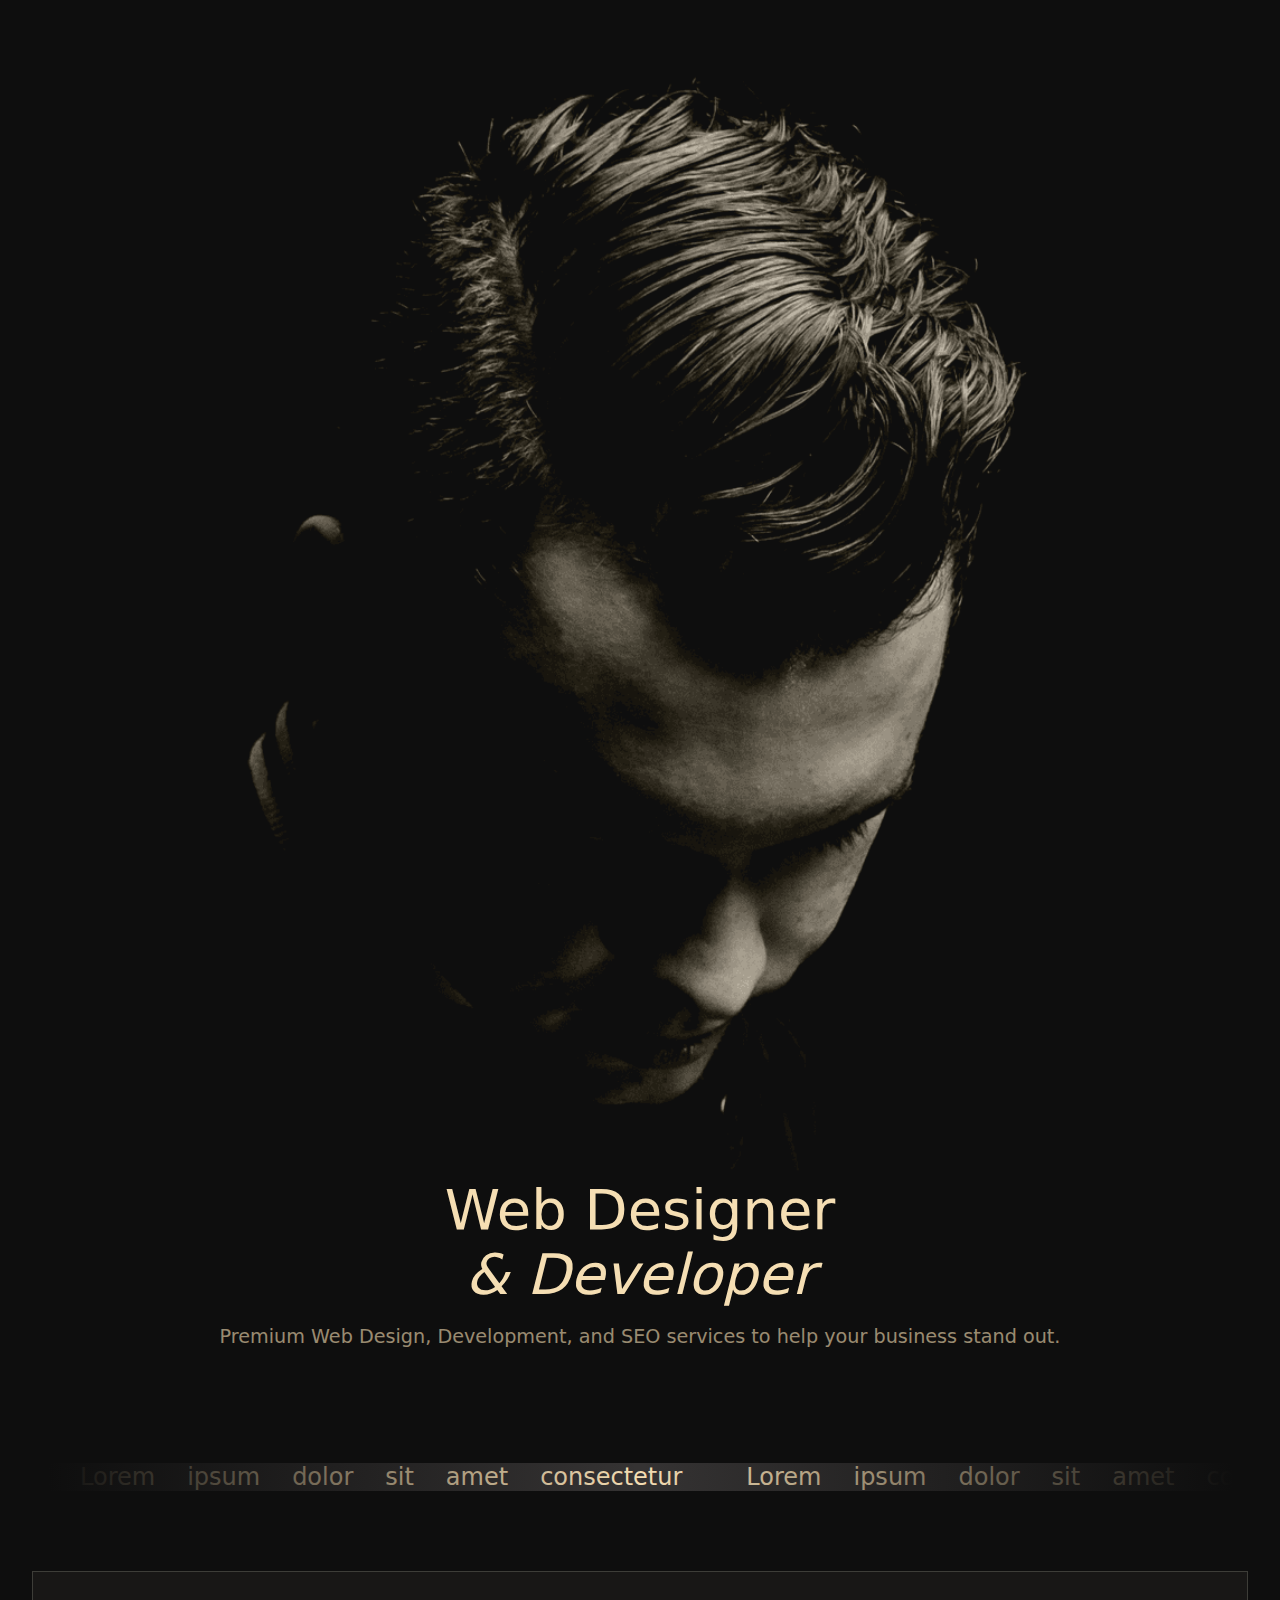
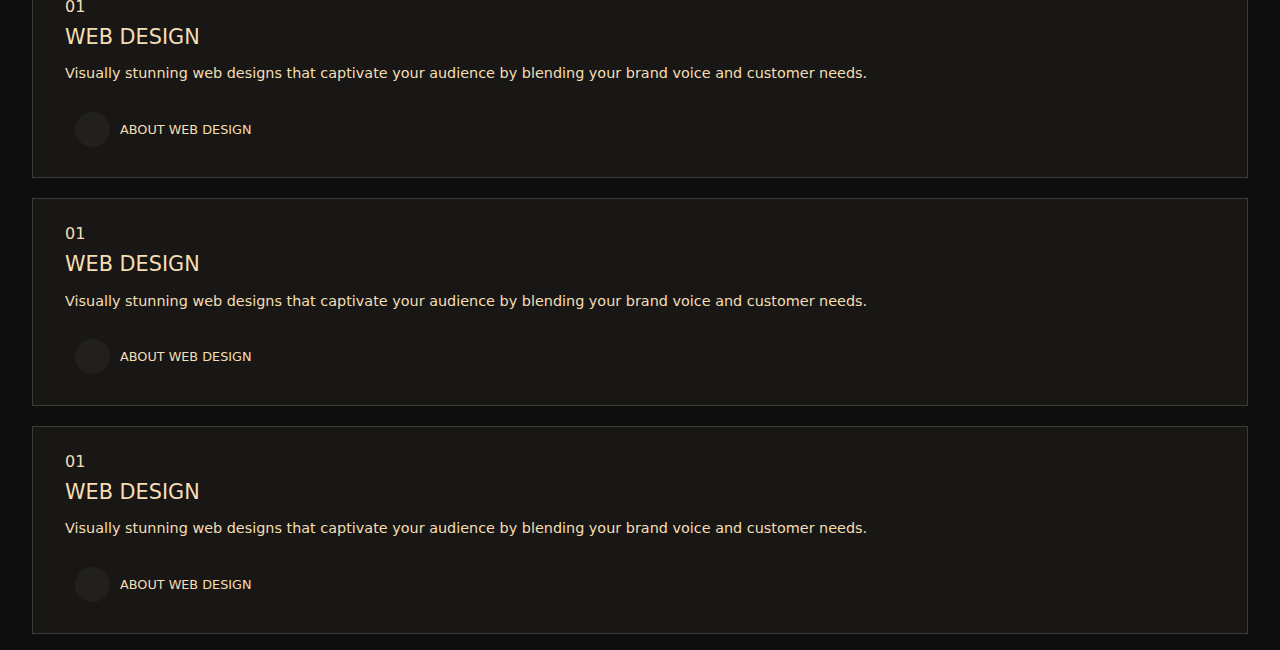
==== 2.Portfolio/index.html @ 7afe4c65 ""completed section 3 means project details section"" ====
<!DOCTYPE html>
<html lang="en">
<head>
  <meta charset="UTF-8">
  <meta name="viewport" content="width=device-width, initial-scale=1.0">
  <title>Document</title>
  <link rel="stylesheet" href="./style.css">
</head>
<body>
  <main>
    <section class="view-1">
      <img src="./public/man1.png" alt="">
      <h1>Web Designer 
      <br>
      <i>& Developer</i>
      </h1>
      <p>Premium Web Design, Development, and SEO
      <br> services to help your business stand out.</p>
    </section>
    <section class="view-2">
      <div class="marquee">
        <div class="text">
          <p>Lorem</p>
          <p>ipsum</p> 
          <p>dolor</p> 
          <p>sit</p> 
          <p>amet</p>  
          <p>consectetur</p>
        </div>
        <div class="text">
          <p>Lorem</p>
          <p>ipsum</p> 
          <p>dolor</p> 
          <p>sit</p> 
          <p>amet</p>  
          <p>consectetur</p>
        </div>
      </div>
    </section>
    <section class="view-3">
      <div class="vw-container">
        <div class="container">
          <div class="box">
            <div class="first-div">
              <p>01</p>
              <p class="title">WEB DESIGN</p>
            </div>
            
            <p class="description">Visually stunning web designs that captivate your audience by blending your brand voice and customer needs.</p>
          </div>
          <div id="about">
            <div class="circle"></div>
            <p class="about">ABOUT WEB DESIGN</p>
          </div>
        </div>
        <div class="container">
          <div class="box">
            <div class="first-div">
              <p>01</p>
              <p class="title">WEB DESIGN</p>
            </div>
            
            <p class="description">Visually stunning web designs that captivate your audience by blending your brand voice and customer needs.</p>
          </div>
          <div id="about">
            <div class="circle"></div>
            <p class="about">ABOUT WEB DESIGN</p>
          </div>
        </div>
        <div class="container">
          <div class="box">
            <div class="first-div">
              <p>01</p>
              <p class="title">WEB DESIGN</p>
            </div>
            
            <p class="description">Visually stunning web designs that captivate your audience by blending your brand voice and customer needs.</p>
          </div>
          <div id="about">
            <div class="circle"></div>
            <p class="about">ABOUT WEB DESIGN</p>
          </div>
        </div>
      </div>
    </section>

  </main>
</body>
</html>
---- 2.Portfolio/style.css ----
* {
  padding: 0;
  margin: 0;
  box-sizing: border-box;
}

body {
  height: 100%;
  width: 100%;
  background-color: #0e0e0e;
}

html {
  font-family: system-ui, -apple-system, BlinkMacSystemFont, "Segoe UI", Roboto, Oxygen, Ubuntu, Cantarell, "Open Sans", "Helvetica Neue", sans-serif;
  color: wheat;
}

main {
  width: 100%;
}

.view-1 {
  display: flex;
  width: 100%;
  flex-direction: column;
  align-items: center;
  padding: 2rem 4rem;
}
.view-1 img {
  width: 80%;
  -o-object-fit: cover;
     object-fit: cover;
}
.view-1 h1 {
  font-size: 3.5rem;
  text-align: center;
  font-weight: 100;
}
.view-1 p {
  text-align: center;
  font-weight: 100;
  font-size: 1.2rem;
  line-height: 1.6;
  margin: 0.9rem 0;
  opacity: 0.6;
}
.view-1 p br {
  display: none;
}

.view-2 {
  width: 100%;
  padding: 4rem 3rem;
  display: flex;
  justify-content: center;
}
.view-2 .marquee {
  display: flex;
  width: 100%;
  overflow: hidden;
  position: relative;
  background: #353333;
}
.view-2 .marquee::after {
  content: "";
  height: 100%;
  width: 50%;
  background-image: linear-gradient(to right, #0e0e0e, transparent);
  position: absolute;
  top: 0;
  left: 0;
}
.view-2 .marquee::before {
  content: "";
  height: 100%;
  width: 50%;
  background-image: linear-gradient(to left, #0e0e0e, transparent);
  position: absolute;
  top: 0;
  right: 0;
}
.view-2 .marquee .text {
  display: flex;
  gap: 2rem;
  padding: 0 2rem;
  animation: marquee 5s linear infinite;
}
.view-2 .marquee .text p {
  font-size: 1.5rem;
  font-weight: 300;
  margin: 0;
}

@keyframes marquee {
  0% {
    transform: translateX(0);
  }
  100% {
    transform: translateX(-100%);
  }
}
.view-3 {
  padding: 1rem 2rem;
  width: 100%;
}
.view-3 .vw-container {
  width: 100%;
  display: flex;
  flex-direction: column;
  gap: 20px;
}
.view-3 .vw-container .container {
  background: #181716;
  padding: 1.3rem 2rem;
  border: rgb(61, 61, 56) solid 1px;
}
.view-3 .vw-container .container .box {
  display: flex;
  line-height: 1.7;
  flex-direction: column;
  padding-bottom: 1rem;
}
.view-3 .vw-container .container .box .first-div {
  padding-bottom: 6px;
}
.view-3 .vw-container .container .box .title {
  font-size: 1.3rem;
  font-weight: 320;
}
.view-3 .vw-container .container .box .description {
  font-size: 0.9rem;
  font-weight: 390;
}
.view-3 .vw-container .container #about {
  display: flex;
  align-items: center;
  margin: 10px;
  gap: 10px;
}
.view-3 .vw-container .container #about .circle {
  width: 35px;
  height: 35px;
  background: #22201e;
  border-radius: 50%;
}
.view-3 .vw-container .container #about .about {
  font-size: 0.8rem;
  font-weight: 500;
}/*# sourceMappingURL=style.css.map */
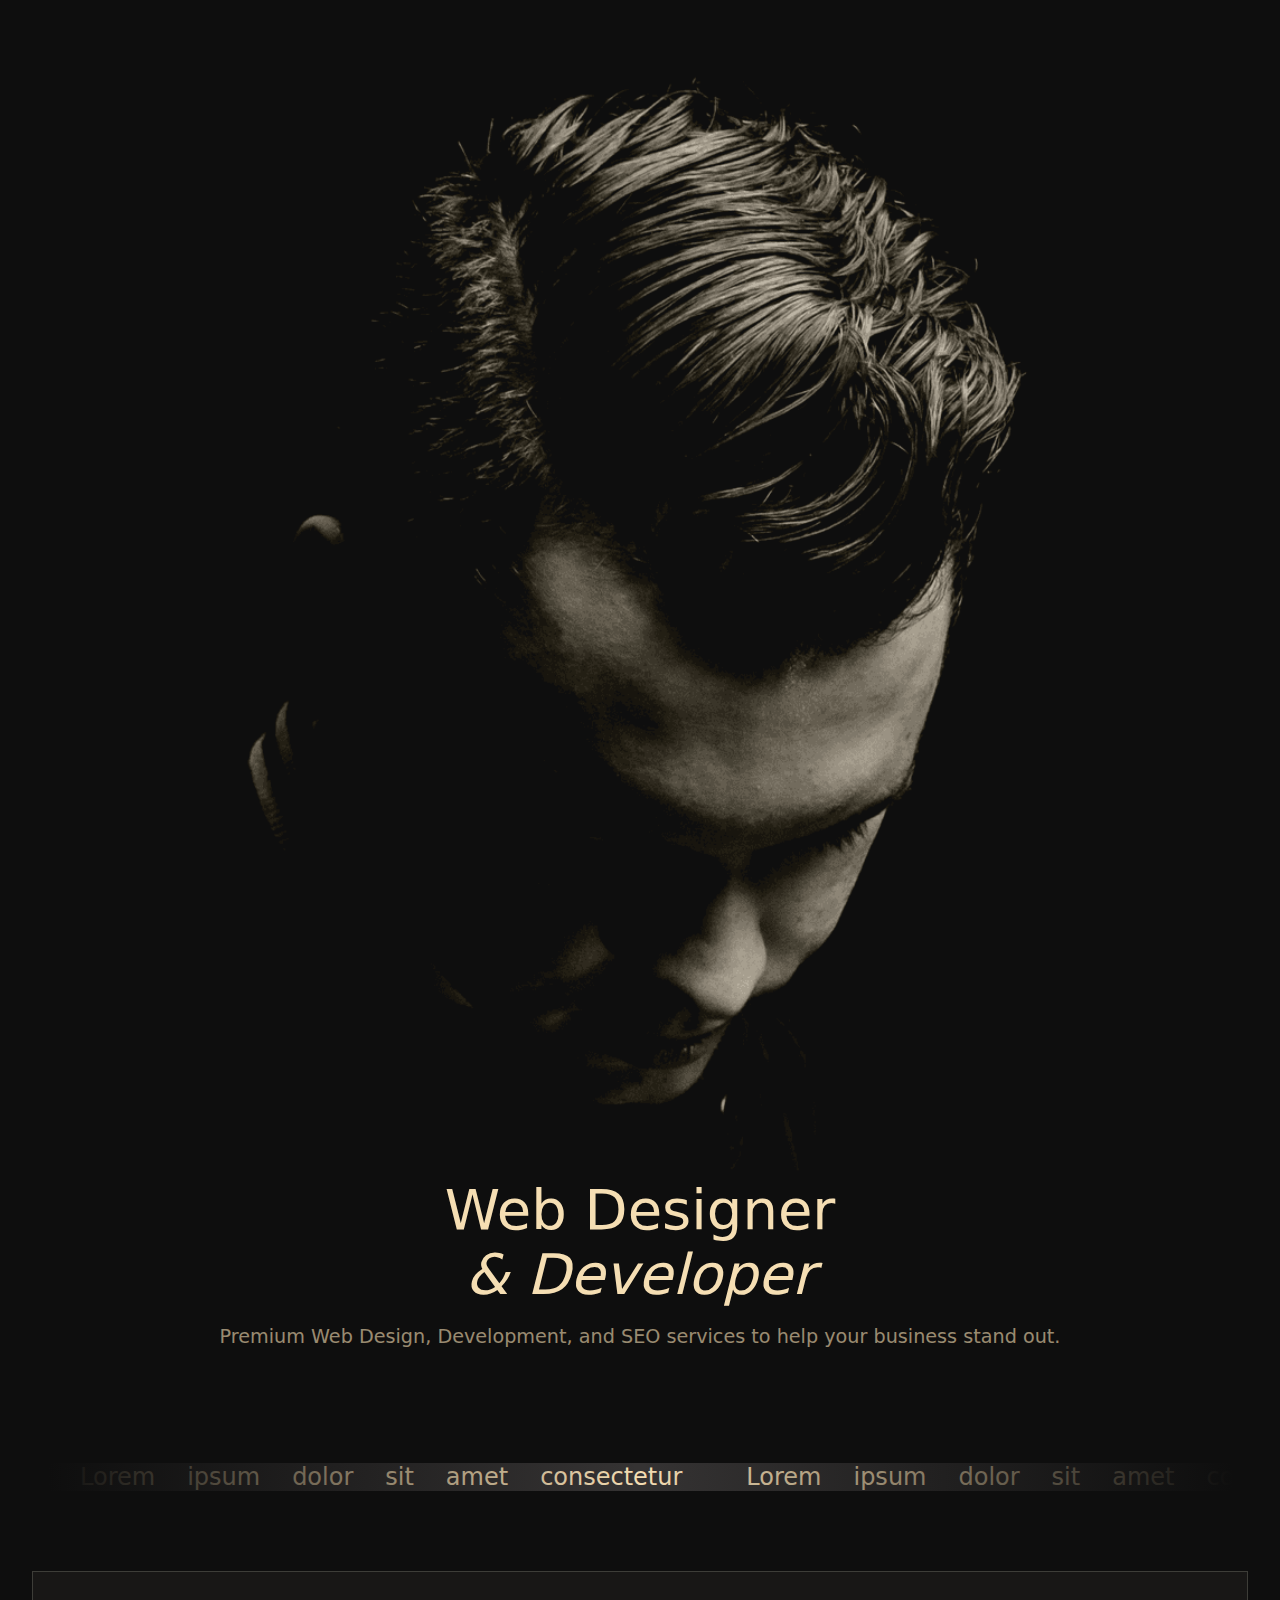
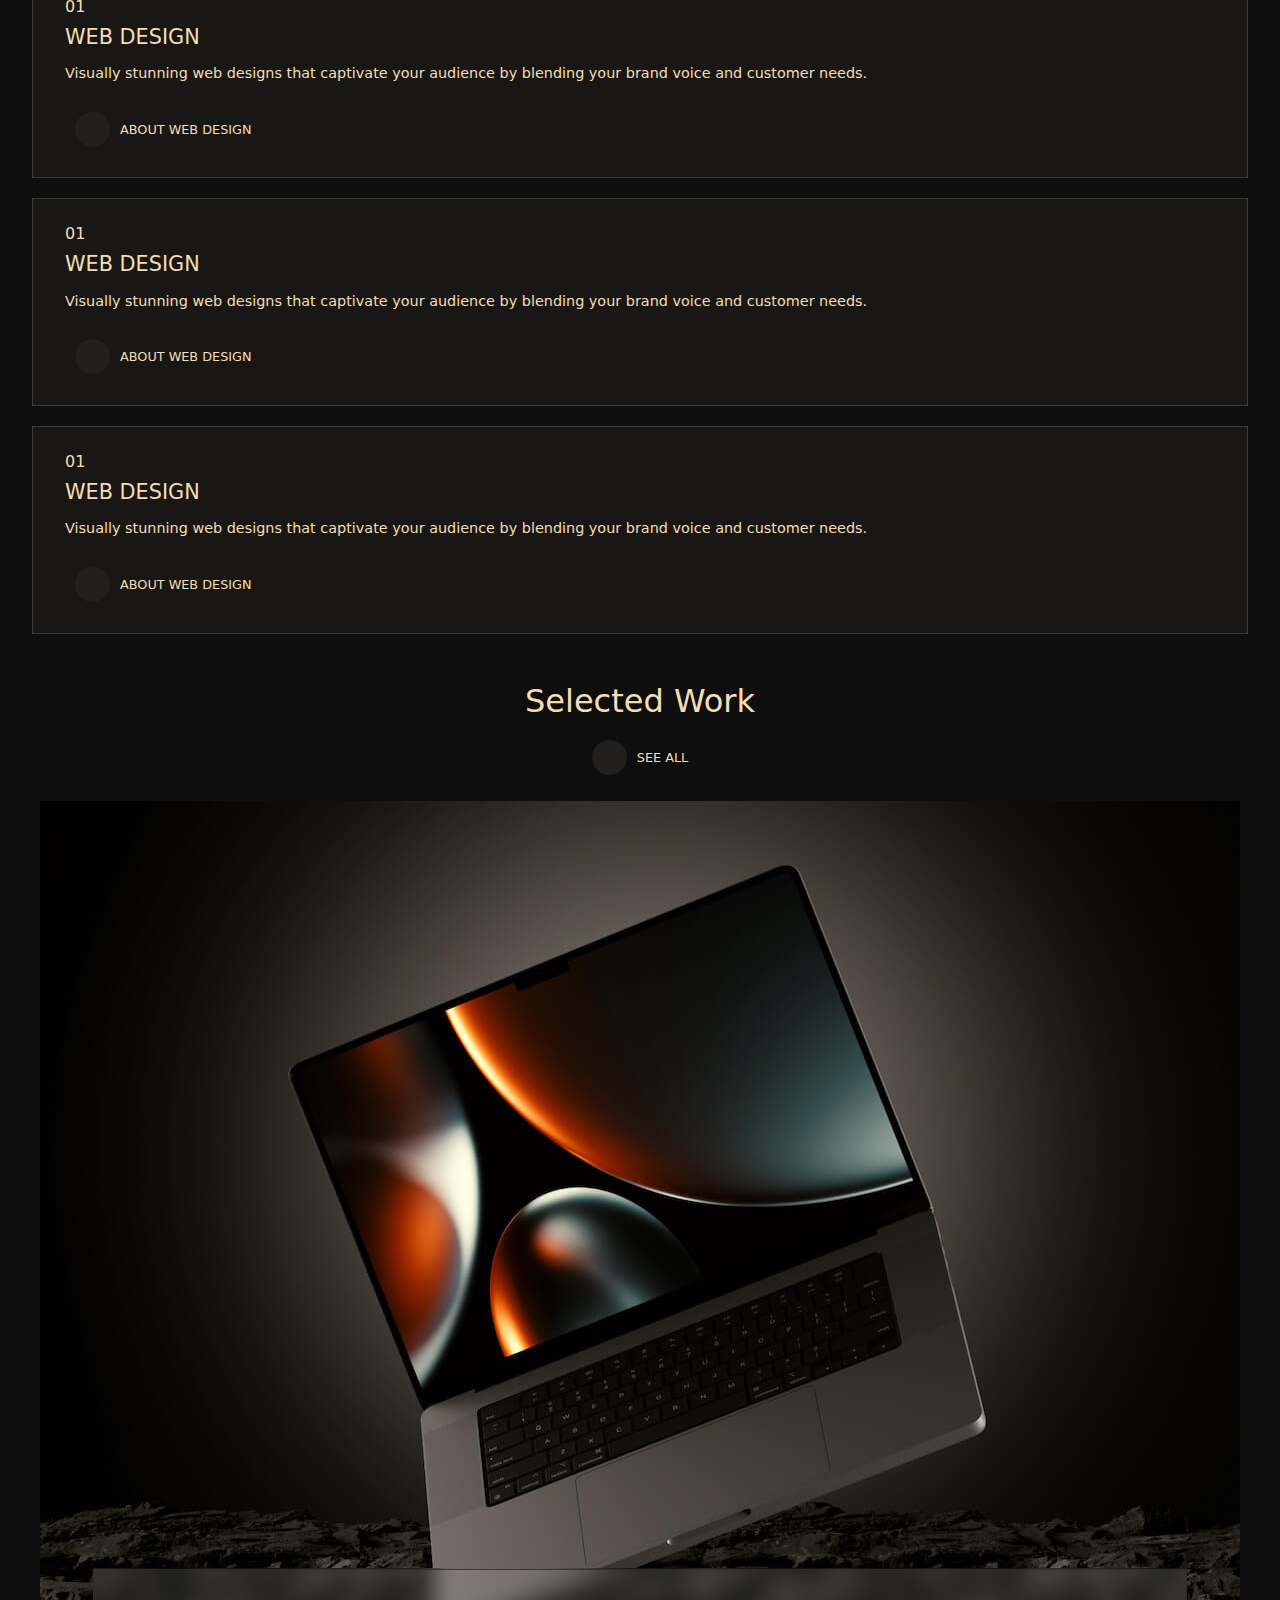
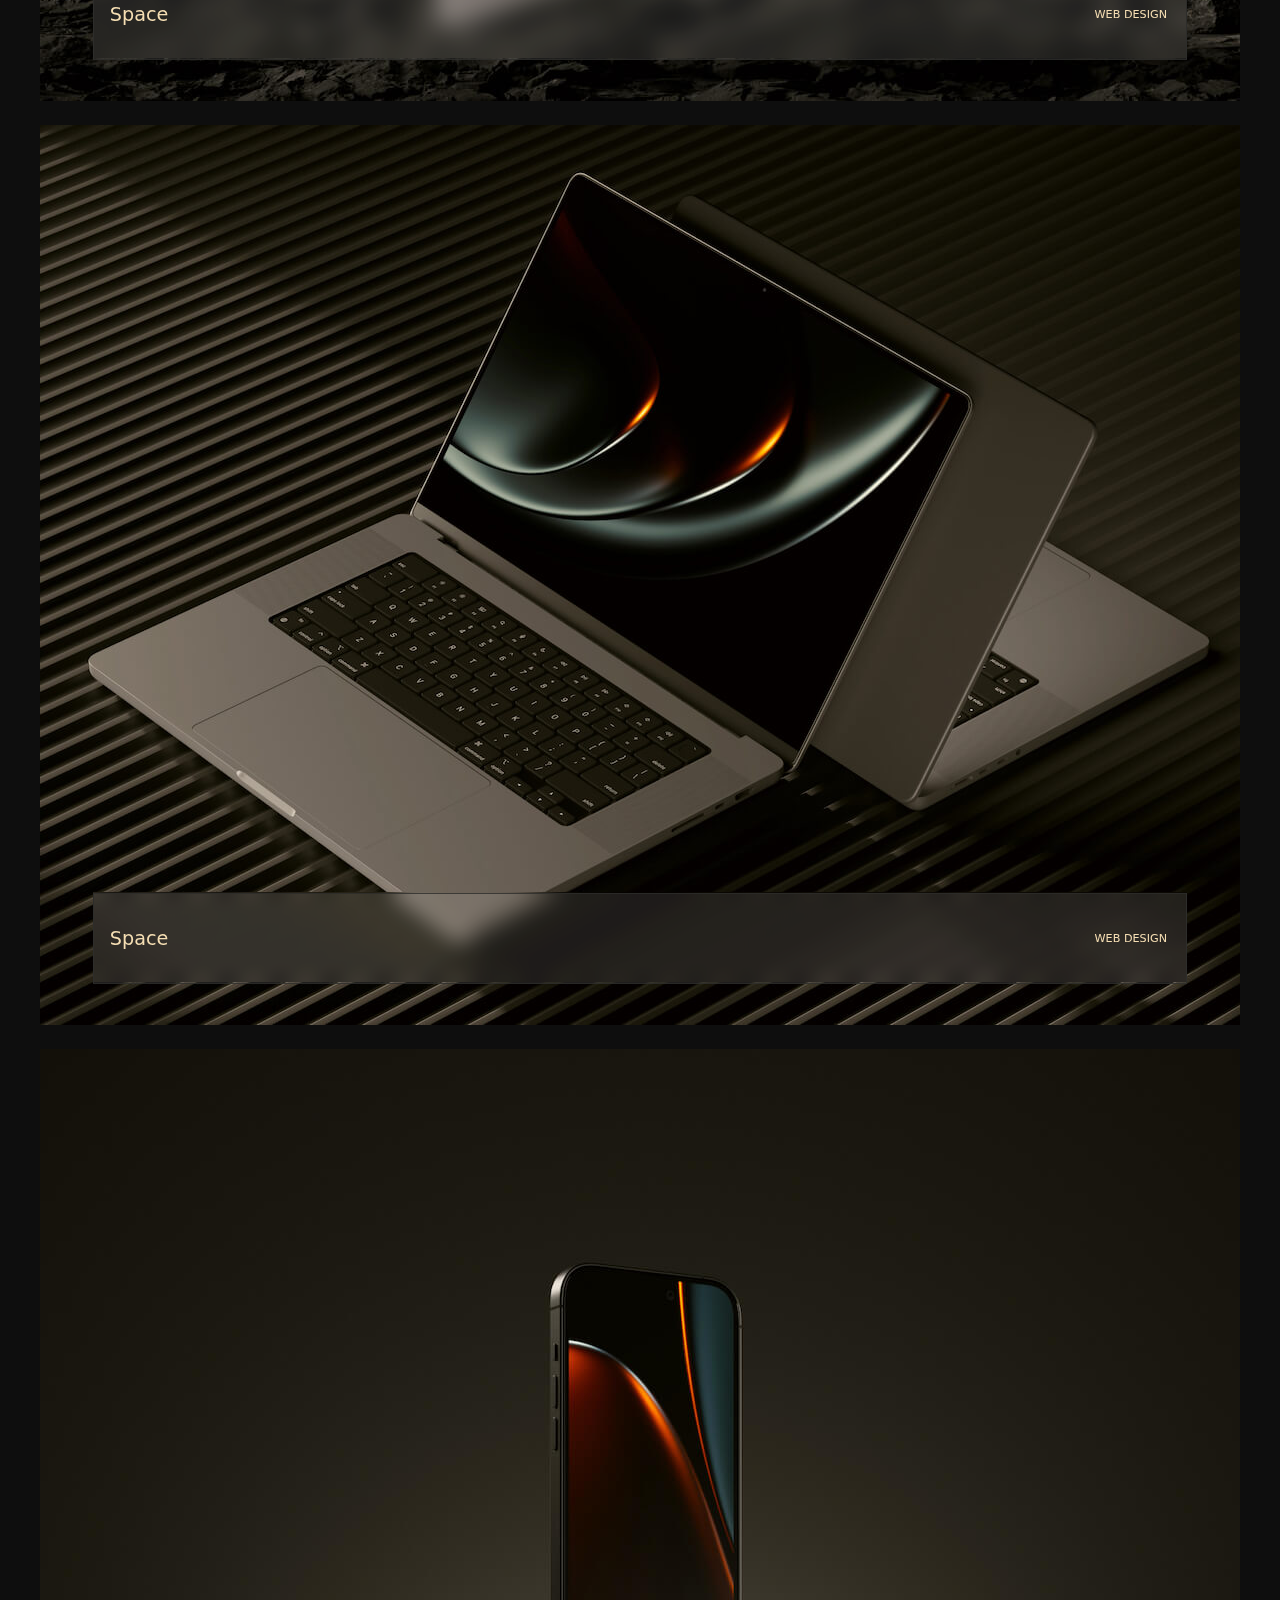
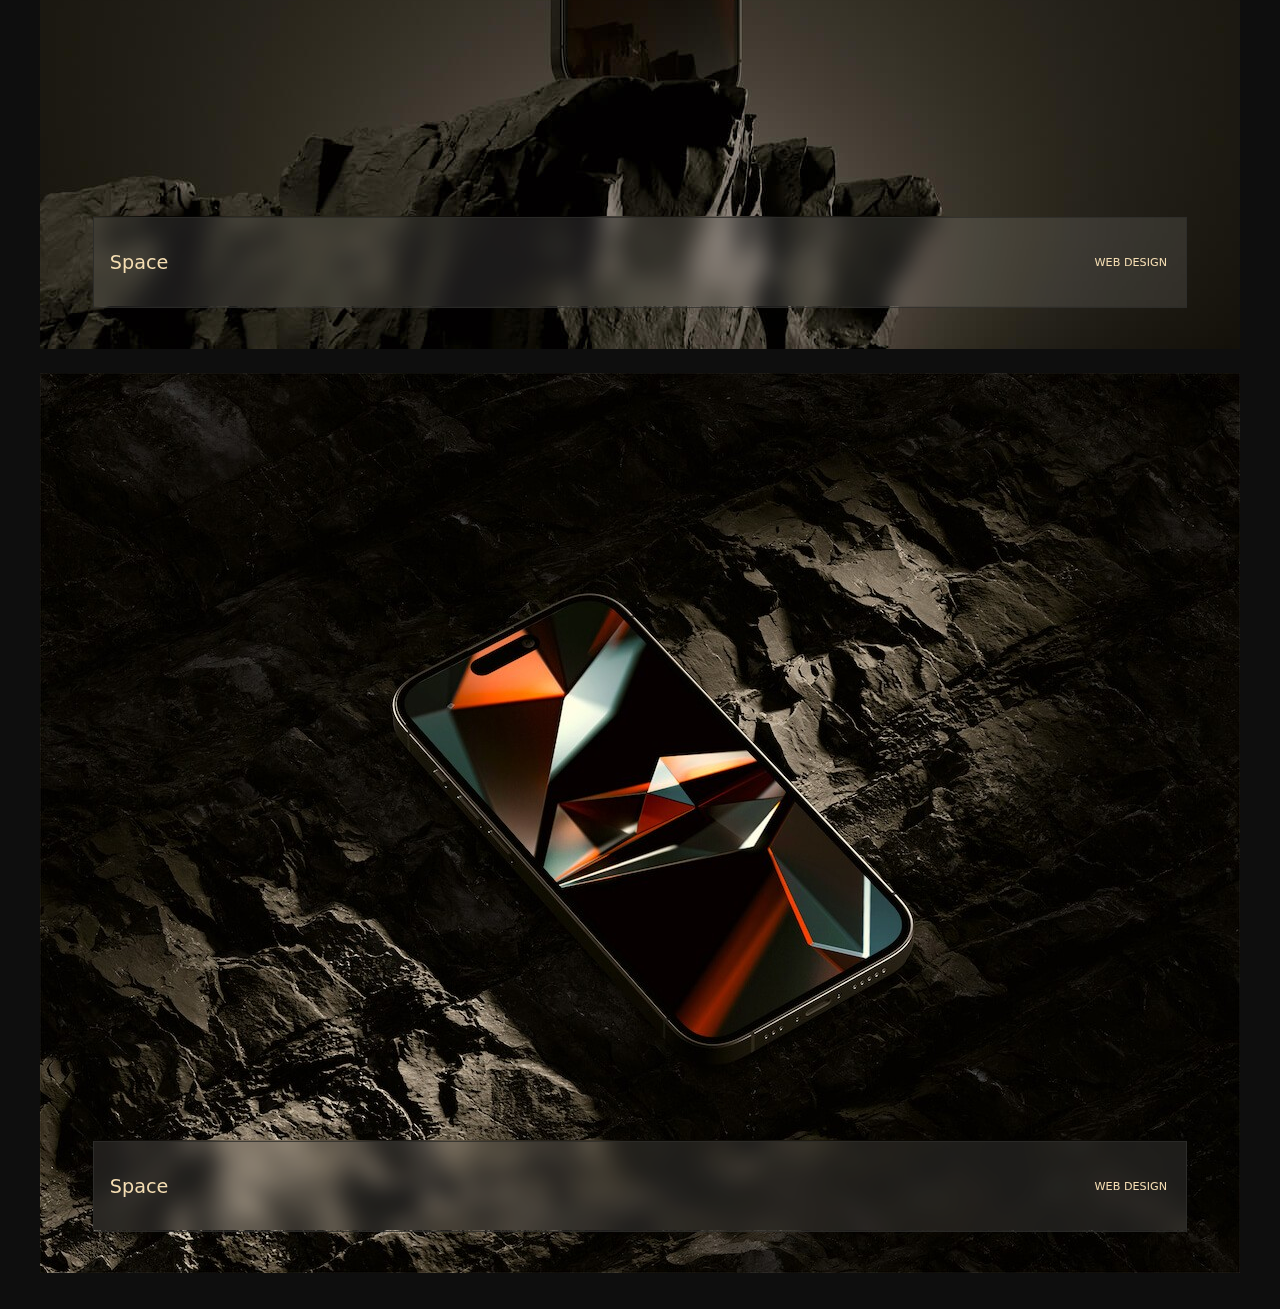
==== commit 22a0971e: ""completed selected work section"" ====
--- a/2.Portfolio/index.html
+++ b/2.Portfolio/index.html
@@ -83,7 +83,55 @@
         </div>
       </div>
     </section>
-
+    <div class="view-4">
+      <div class="Container">
+        <div class="sub-container1">
+          <p class="p1">Selected Work</p>
+          <div class="child-sub">
+            <div class="circle1"></div>
+            <p class="p2">SEE ALL</p>
+          </div>
+        </div>
+        <div class="sub-container2">
+          <div class="sub">
+            <div class="grid-a">
+              <img src="./public/laptop1.jpg" alt="Image 1">
+            </div>
+            <div class="flying">
+              <p class="flying-p1">Space</p>
+              <p class="flying-p2">WEB DESIGN</p>
+            </div>
+          </div>
+          <div class="sub">
+            <div class="grid-b">
+              <img src="./public/laptop2.jpg" alt="Image 2">
+            </div>
+            <div class="flying">
+              <p class="flying-p1">Space</p>
+              <p class="flying-p2">WEB DESIGN</p>
+            </div>
+          </div>
+          <div class="sub">
+            <div class="grid-c">
+              <img src="./public/mobile1.jpg" alt="Image 3">
+            </div>
+            <div class="flying">
+              <p class="flying-p1">Space</p>
+              <p class="flying-p2">WEB DESIGN</p>
+            </div>
+          </div>
+          <div class="sub">
+            <div class="grid-d">
+              <img src="./public/mobile2.jpg" alt="Image 4">
+            </div>
+            <div class="flying">
+              <p class="flying-p1">Space</p>
+              <p class="flying-p2">WEB DESIGN</p>
+          </div>
+        </div>
+      </div>
+    </div>
+    </div>
   </main>
 </body>
 </html>--- a/2.Portfolio/style.css
+++ b/2.Portfolio/style.css
@@ -146,4 +146,86 @@
 .view-3 .vw-container .container #about .about {
   font-size: 0.8rem;
   font-weight: 500;
+}
+
+.view-4 {
+  width: 100%;
+}
+.view-4 .Container {
+  padding: 2rem 2rem;
+  display: flex;
+  width: 100%;
+  flex-direction: column;
+  gap: 26px;
+}
+.view-4 .Container .sub-container1 {
+  display: flex;
+  gap: 20px;
+  flex-direction: column;
+  justify-content: center;
+  align-items: center;
+}
+.view-4 .Container .sub-container1 .p1 {
+  font-size: 2rem;
+  font-weight: 350;
+}
+.view-4 .Container .sub-container1 .child-sub {
+  display: flex;
+  align-items: center;
+  gap: 10px;
+}
+.view-4 .Container .sub-container1 .child-sub .p2 {
+  font-size: 0.8rem;
+  font-weight: 500;
+}
+.view-4 .Container .sub-container1 .child-sub .circle1 {
+  height: 35px;
+  width: 35px;
+  background: #22201e;
+  border-radius: 50%;
+}
+.view-4 .Container .sub-container2 {
+  display: grid;
+  grid-template-areas: "a" "b" "c" "d"; /* Corrected structure */
+  gap: 20px;
+}
+.view-4 .Container .sub-container2 .sub {
+  position: relative;
+  display: flex;
+  flex-direction: column;
+  align-items: center;
+}
+.view-4 .Container .sub-container2 .sub .grid-a img,
+.view-4 .Container .sub-container2 .sub .grid-b img,
+.view-4 .Container .sub-container2 .sub .grid-c img,
+.view-4 .Container .sub-container2 .sub .grid-d img {
+  width: 100%;
+  height: auto;
+  -o-object-fit: contain;
+     object-fit: contain;
+}
+.view-4 .Container .sub-container2 .sub .flying {
+  display: flex;
+  justify-content: space-between;
+  align-items: center;
+  position: absolute;
+  bottom: 0; /* Aligns perfectly at the bottom of the grid */
+  width: 90%;
+  height: 10%;
+  background: rgba(255, 255, 255, 0.1); /* Slight transparency */
+  -webkit-backdrop-filter: blur(11px);
+          backdrop-filter: blur(11px);
+  transform: translateY(-50%);
+  border: rgb(45, 45, 43) solid 1px;
+}
+.view-4 .Container .sub-container2 .sub .flying .flying-p1 {
+  padding-left: 1rem;
+  font-size: 1.2rem;
+  font-weight: 400;
+}
+.view-4 .Container .sub-container2 .sub .flying .flying-p2 {
+  padding-right: 1.2rem;
+  font-size: 0.7rem;
+  letter-spacing: 1;
+  font-weight: 500;
 }/*# sourceMappingURL=style.css.map */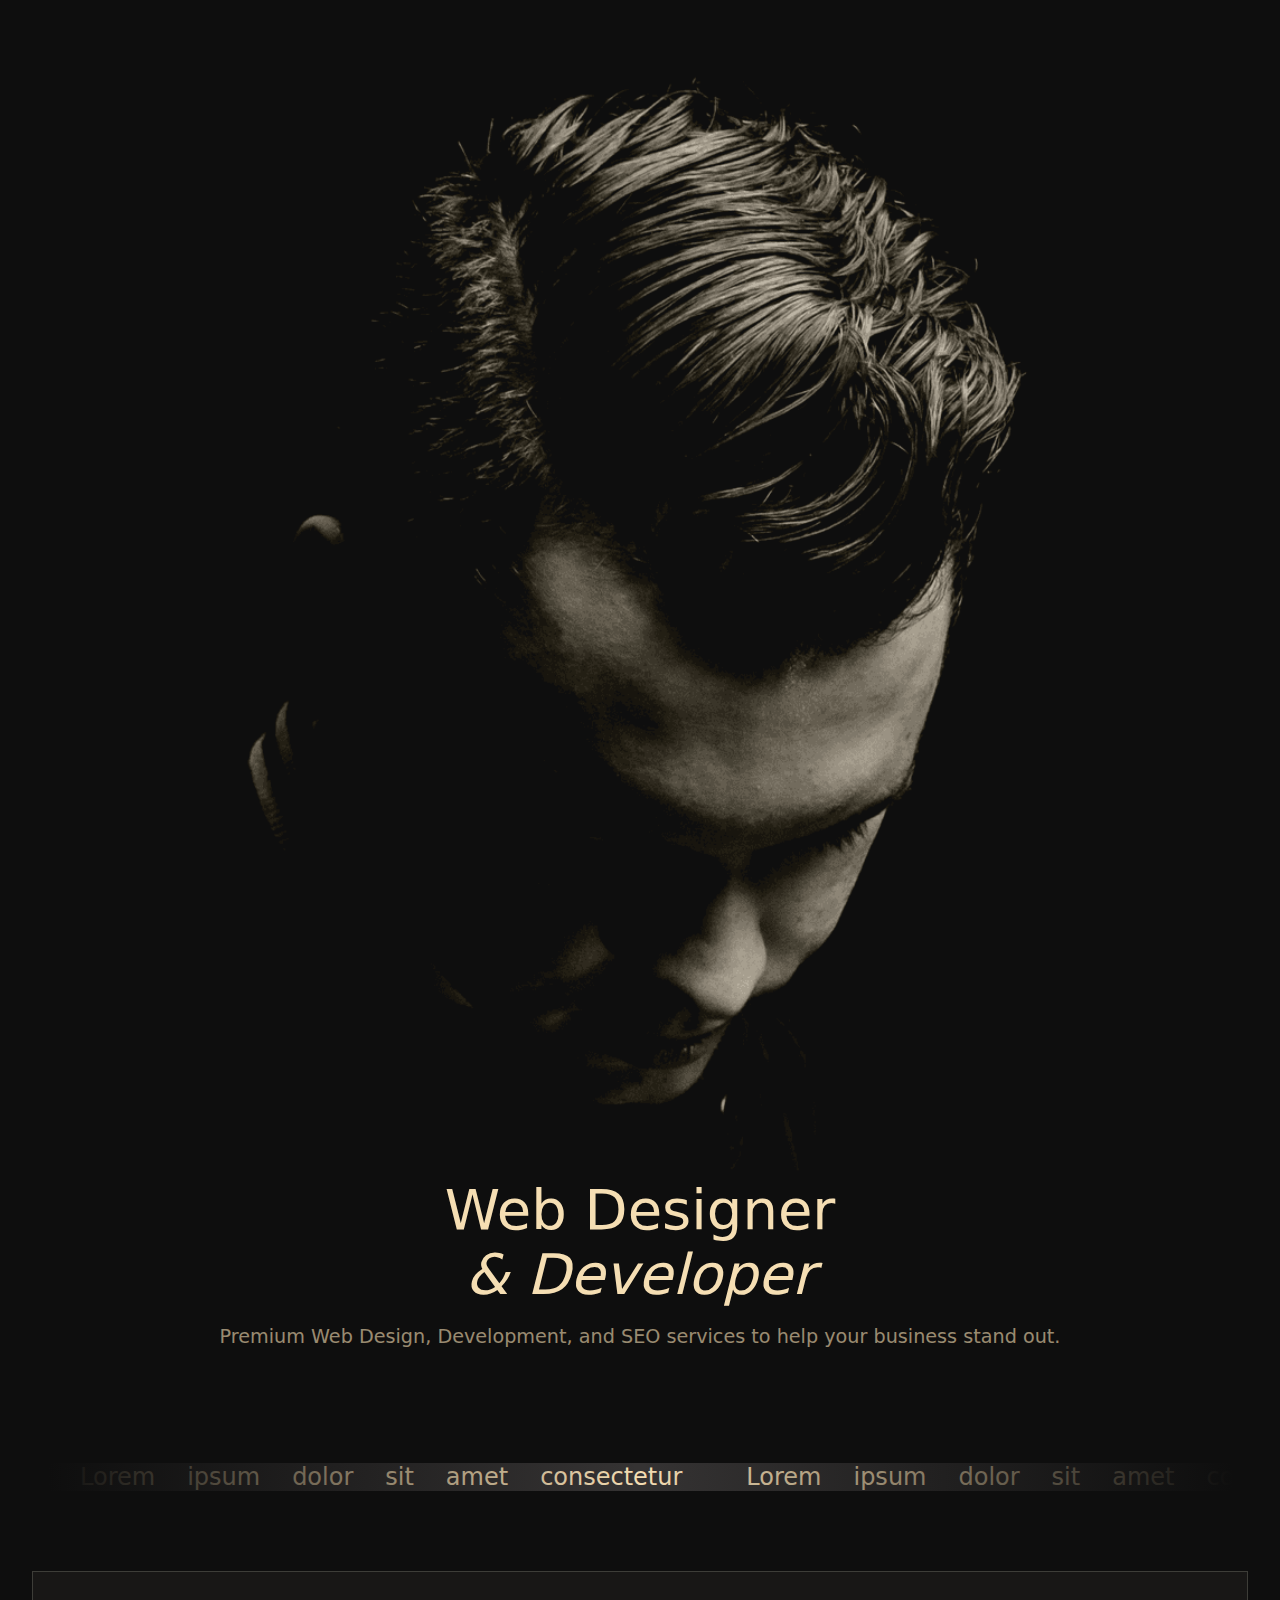
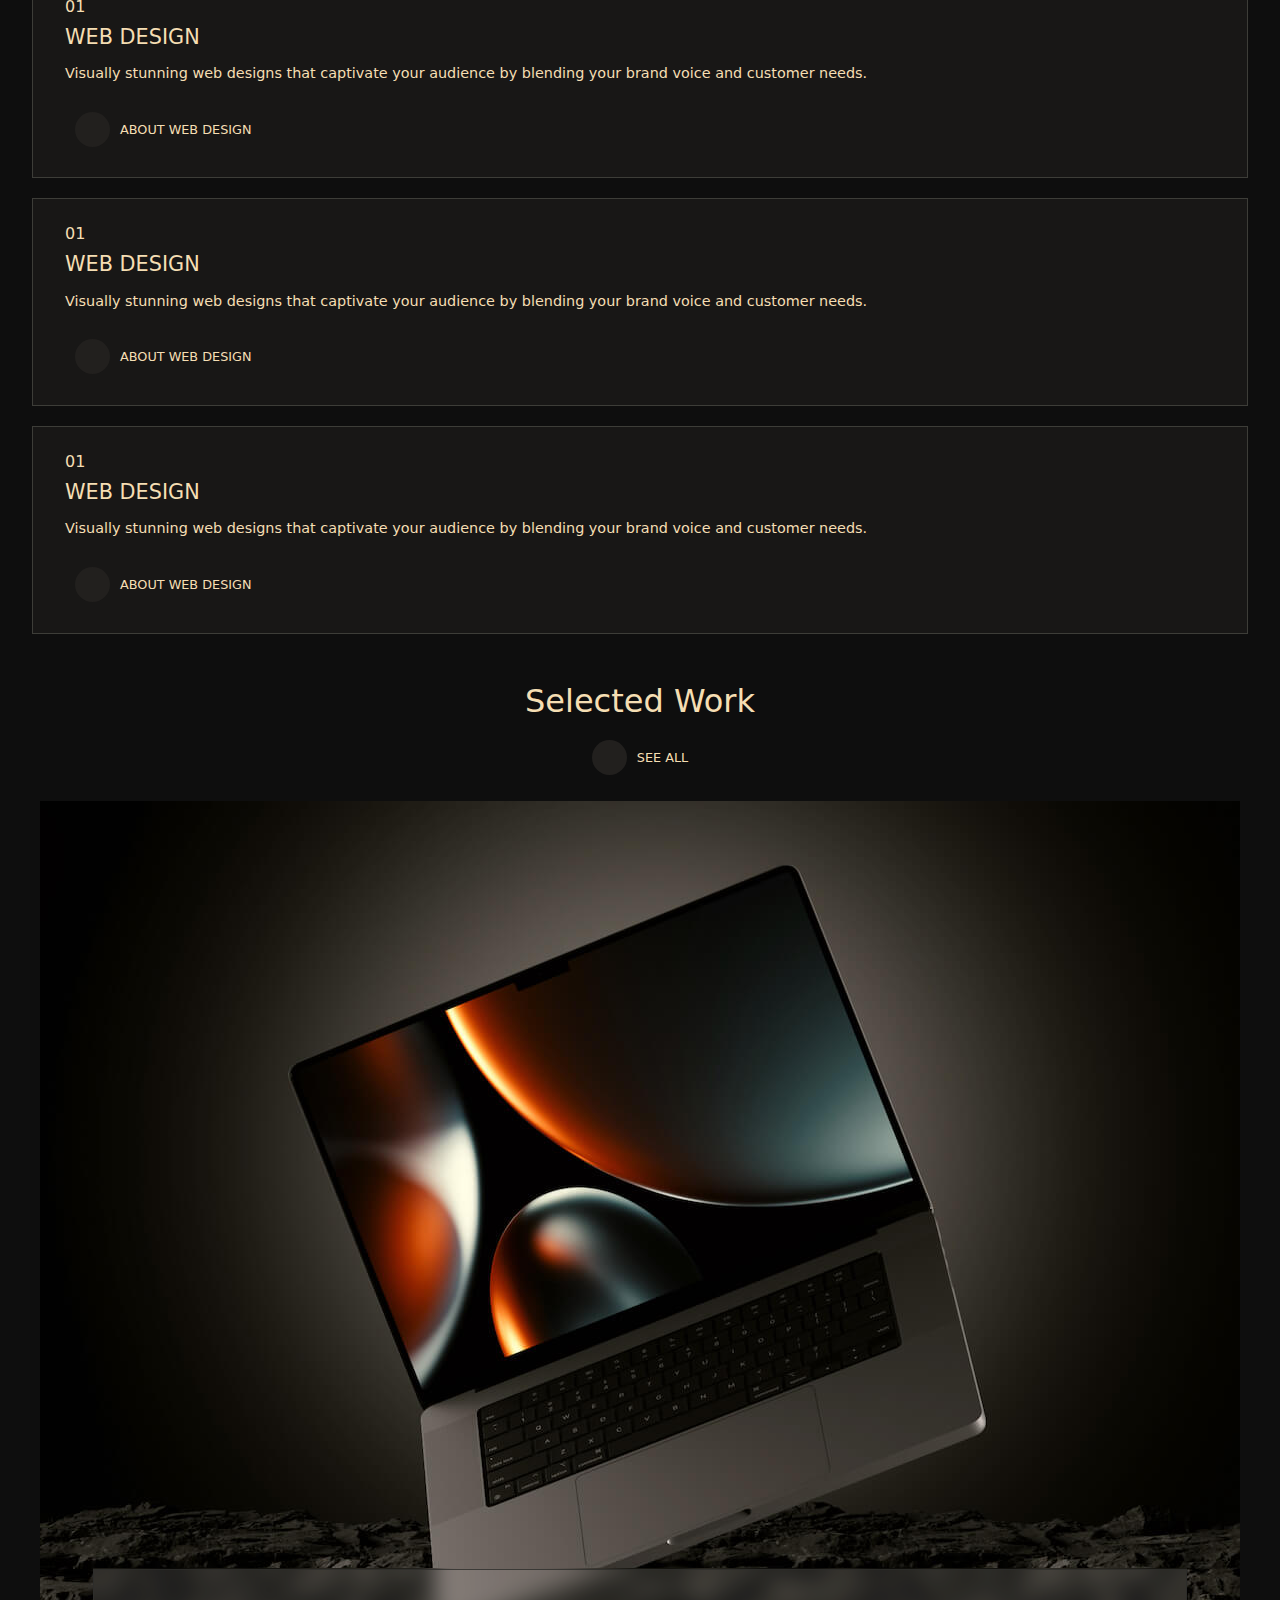
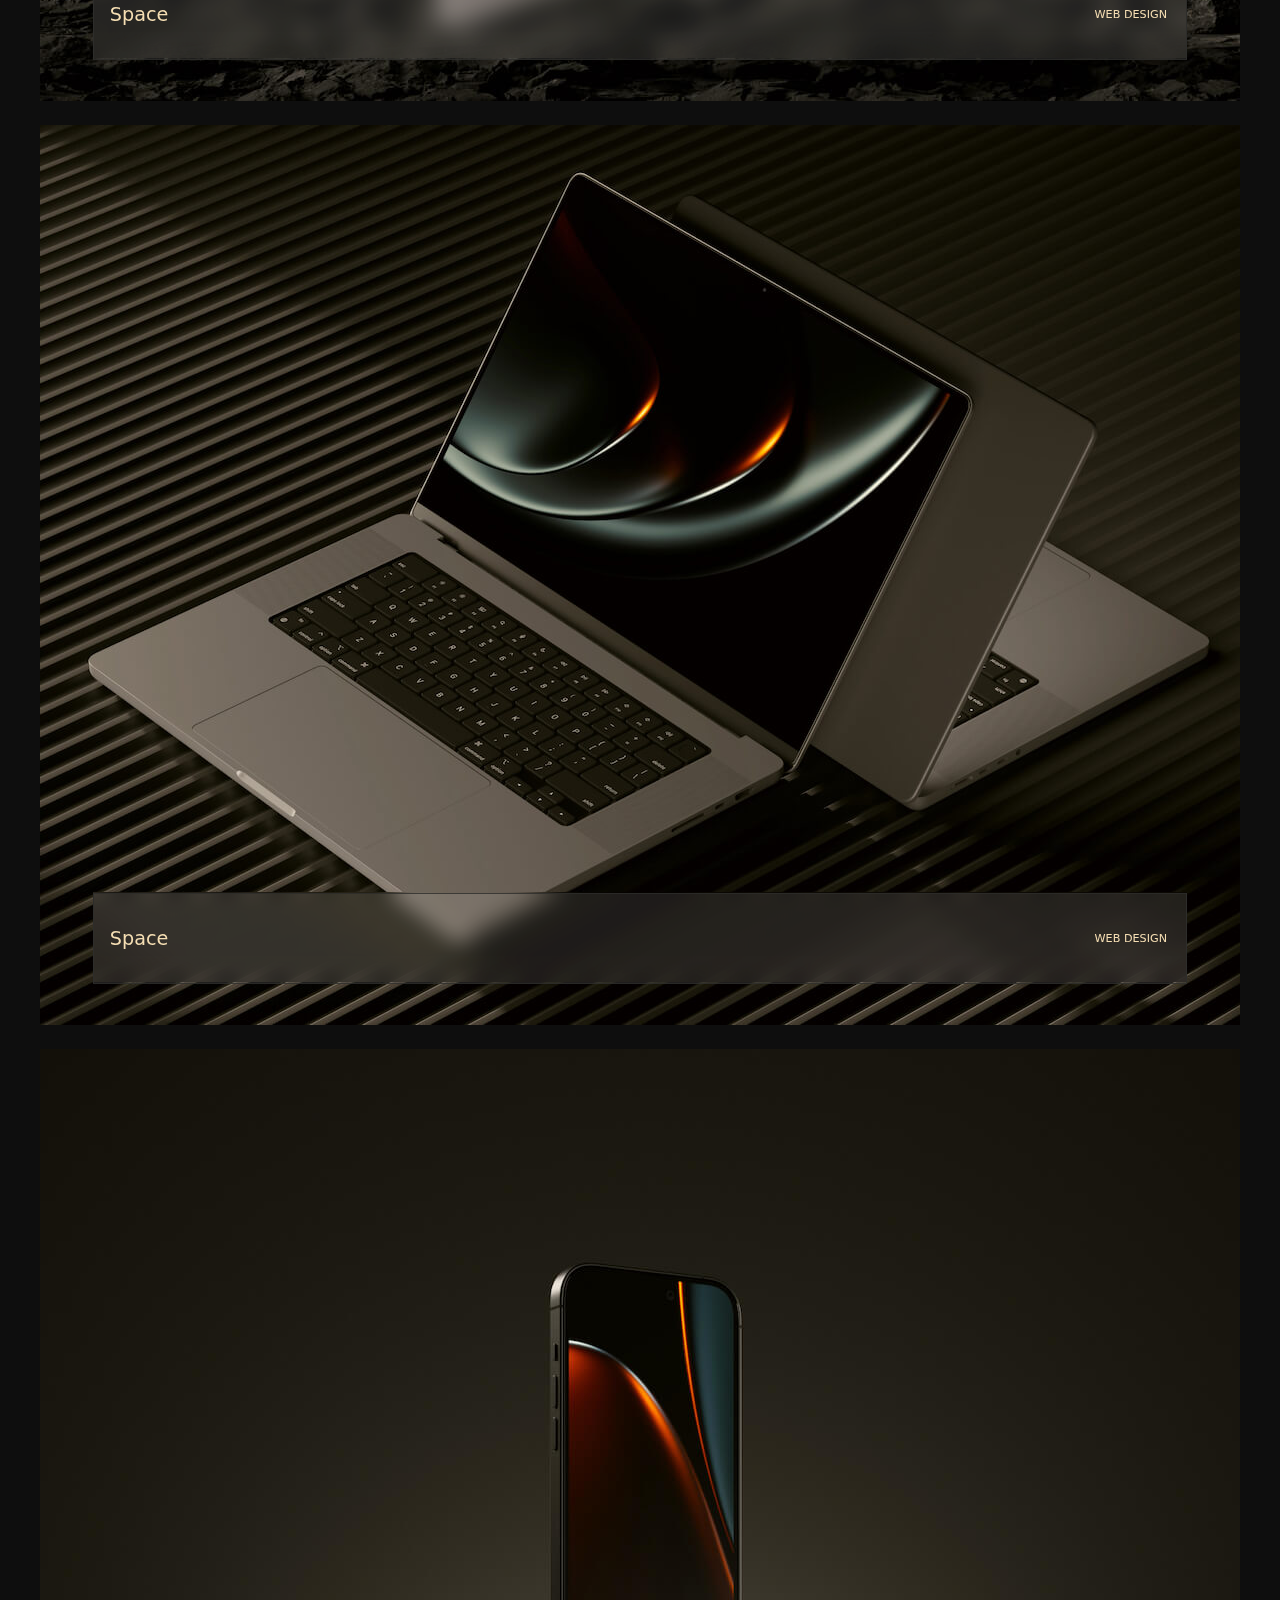
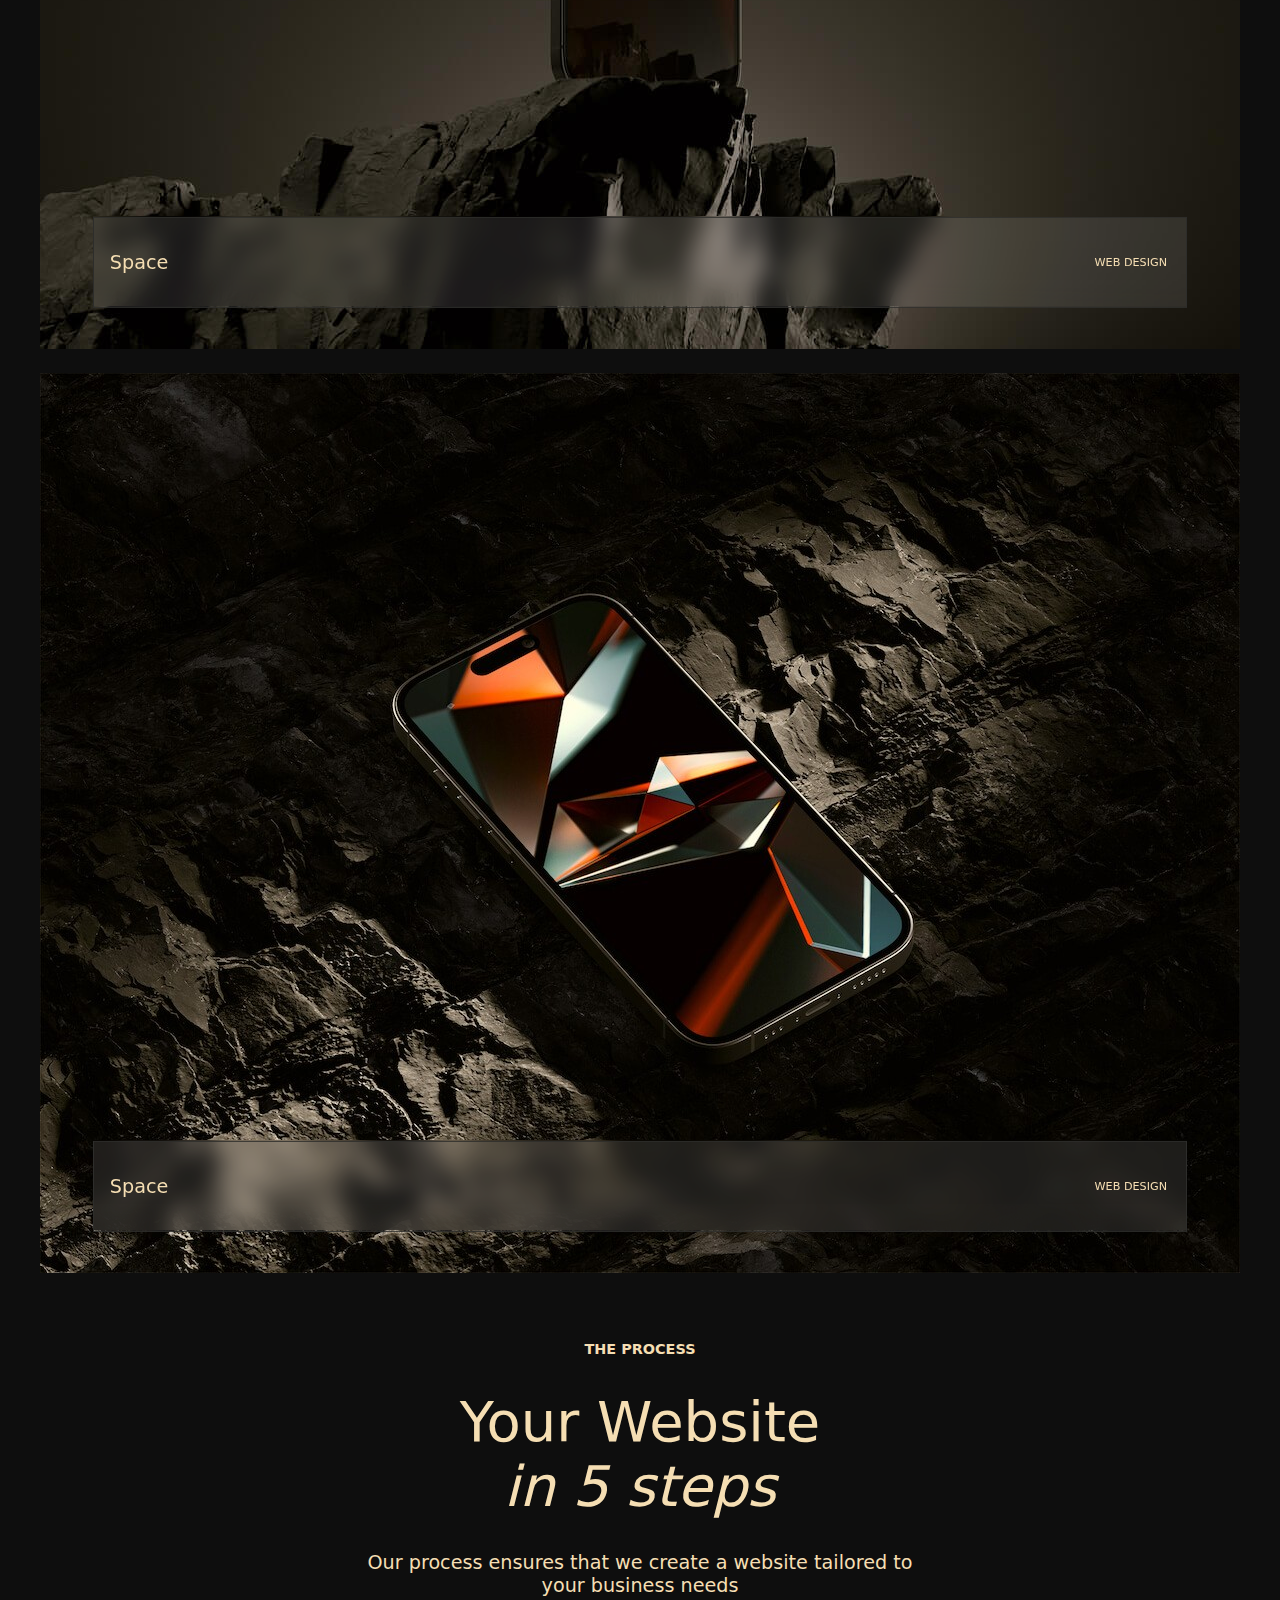
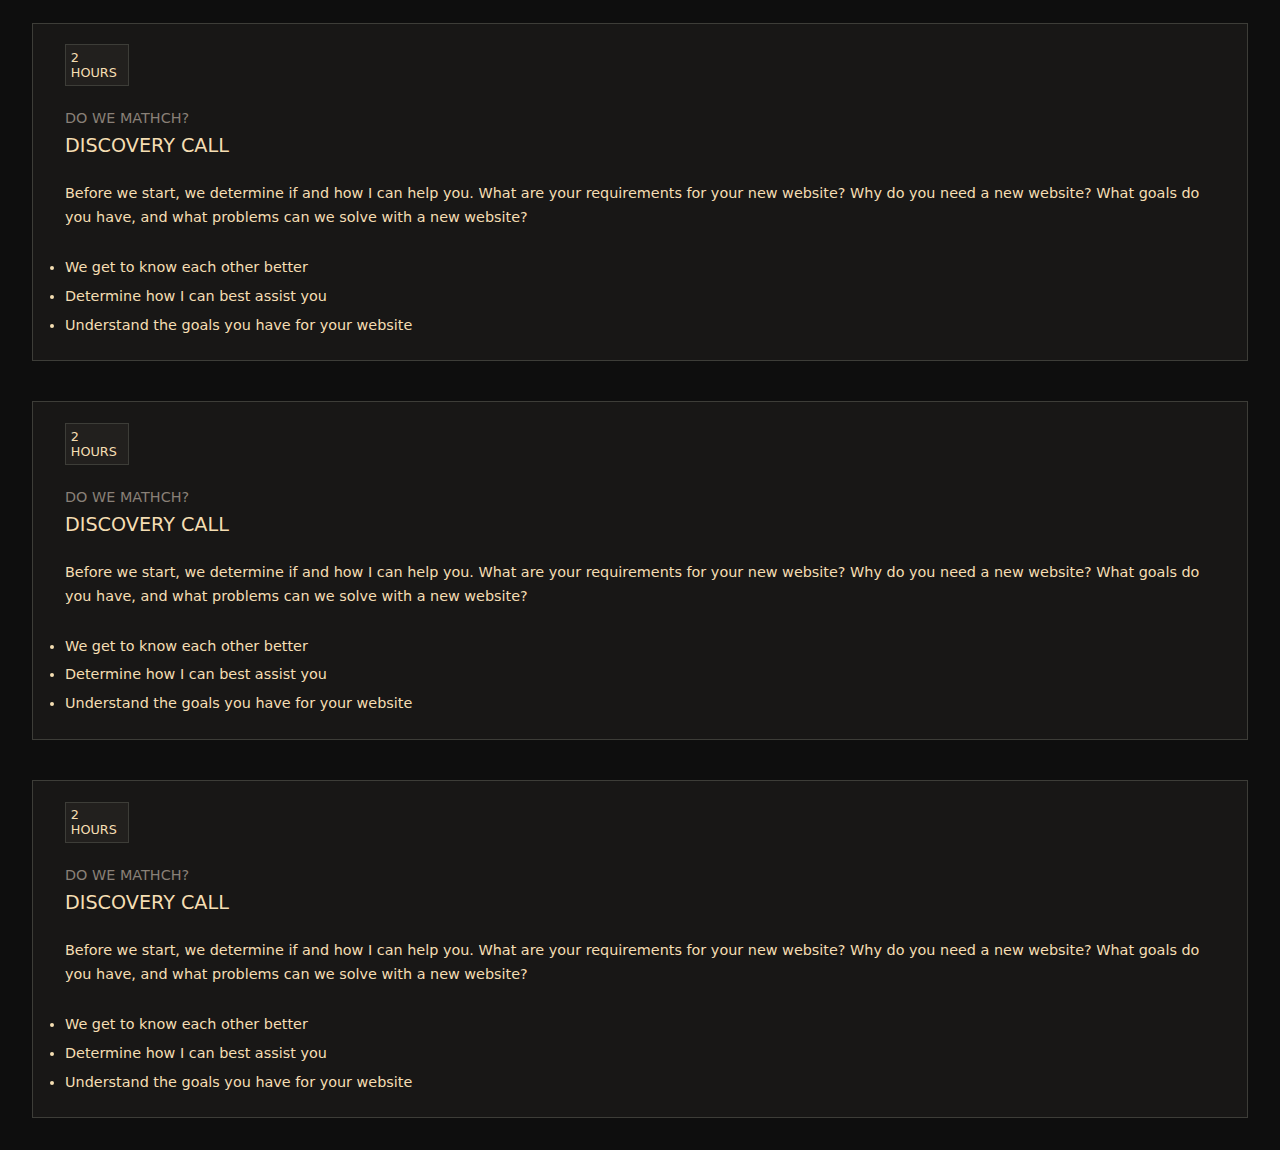
==== commit dca4f53d: ""completed the process section"" ====
--- a/2.Portfolio/index.html
+++ b/2.Portfolio/index.html
@@ -132,6 +132,69 @@
       </div>
     </div>
     </div>
+    <div class="view-5">
+      <div class="container">
+        <div class="sub-container1">
+          <p class="the">THE PROCESS</p>
+          <p class="your">Your Website <br>
+          <i>in 5 steps</i></p>
+          <p class="our">Our process ensures that we create a website tailored to <br> your business needs</p>
+        </div>
+        <div class="sub-container2">
+          <div class="container">
+            <div class="hours">
+              <p class="hour">2 HOURS</p>
+            </div>
+            <div class="Do-content">
+              <p class="do">DO WE MATHCH?</p>
+              <p class="dis">DISCOVERY CALL</p>
+            </div>
+            <div class="Before">
+              <p>Before we start, we determine if and how I can help you. What are your requirements for your new website? Why do you need a new website? What goals do you have, and what problems can we solve with a new website?</p>
+            </div>
+            <div class="list">
+              <li>We get to know each other better</li>
+              <li>Determine how I can best assist you</li>
+              <li>Understand the goals you have for your website</li>
+            </div>
+          </div>
+          <div class="container">
+            <div class="hours">
+              <p class="hour">2 HOURS</p>
+            </div>
+            <div class="Do-content">
+              <p class="do">DO WE MATHCH?</p>
+              <p class="dis">DISCOVERY CALL</p>
+            </div>
+            <div class="Before">
+              <p>Before we start, we determine if and how I can help you. What are your requirements for your new website? Why do you need a new website? What goals do you have, and what problems can we solve with a new website?</p>
+            </div>
+            <div class="list">
+              <li>We get to know each other better</li>
+              <li>Determine how I can best assist you</li>
+              <li>Understand the goals you have for your website</li>
+            </div>
+          </div>
+          <div class="container">
+            <div class="hours">
+              <p class="hour">2 HOURS</p>
+            </div>
+            <div class="Do-content">
+              <p class="do">DO WE MATHCH?</p>
+              <p class="dis">DISCOVERY CALL</p>
+            </div>
+            <div class="Before">
+              <p>Before we start, we determine if and how I can help you. What are your requirements for your new website? Why do you need a new website? What goals do you have, and what problems can we solve with a new website?</p>
+            </div>
+            <div class="list">
+              <li>We get to know each other better</li>
+              <li>Determine how I can best assist you</li>
+              <li>Understand the goals you have for your website</li>
+            </div>
+          </div>
+        </div>
+      </div>
+    </div>
   </main>
 </body>
 </html>--- a/2.Portfolio/style.css
+++ b/2.Portfolio/style.css
@@ -228,4 +228,82 @@
   font-size: 0.7rem;
   letter-spacing: 1;
   font-weight: 500;
+}
+
+.view-5 {
+  width: 100%;
+}
+.view-5 .container {
+  padding: 2rem 2rem;
+  display: flex;
+  width: 100%;
+  flex-direction: column;
+  gap: 26px;
+}
+.view-5 .container .sub-container1 {
+  display: flex;
+  flex-direction: column;
+  justify-content: center;
+  align-items: center;
+  gap: 2rem;
+}
+.view-5 .container .sub-container1 .the {
+  font-weight: 550;
+  font-size: 0.9rem;
+}
+.view-5 .container .sub-container1 .your {
+  font-weight: 300;
+  font-size: 3.5rem;
+  text-align: center;
+}
+.view-5 .container .sub-container1 .our {
+  font-weight: 300;
+  font-size: 1.2rem;
+  text-align: center;
+}
+.view-5 .container .sub-container2 {
+  display: flex;
+  flex-direction: column;
+  gap: 40px;
+}
+.view-5 .container .sub-container2 .container {
+  background: #181716;
+  padding: 1.3rem 2rem;
+  border: rgb(61, 61, 56) solid 1px;
+  display: flex;
+  width: 100%;
+  flex-direction: column;
+  gap: 24px;
+}
+.view-5 .container .sub-container2 .container .hours {
+  background: #22201e;
+  border: rgb(61, 61, 56) solid 1px;
+  display: flex;
+  align-items: center;
+  padding: 0.3rem;
+  width: 4rem;
+}
+.view-5 .container .sub-container2 .container .hours .hour {
+  font-weight: 400;
+  font-size: 0.8rem;
+}
+.view-5 .container .sub-container2 .container .Do-content .do {
+  font-weight: 500;
+  color: #898077;
+  font-size: 0.9rem;
+  margin-bottom: 0.5rem;
+}
+.view-5 .container .sub-container2 .container .Do-content .dis {
+  font-weight: 350;
+  font-size: 1.2rem;
+}
+.view-5 .container .sub-container2 .container .Before {
+  font-weight: 350;
+  line-height: 1.5rem;
+  font-size: 0.9rem;
+}
+.view-5 .container .sub-container2 .container .list {
+  font-weight: 350;
+  line-height: 1.8rem;
+  font-size: 0.9rem;
 }/*# sourceMappingURL=style.css.map */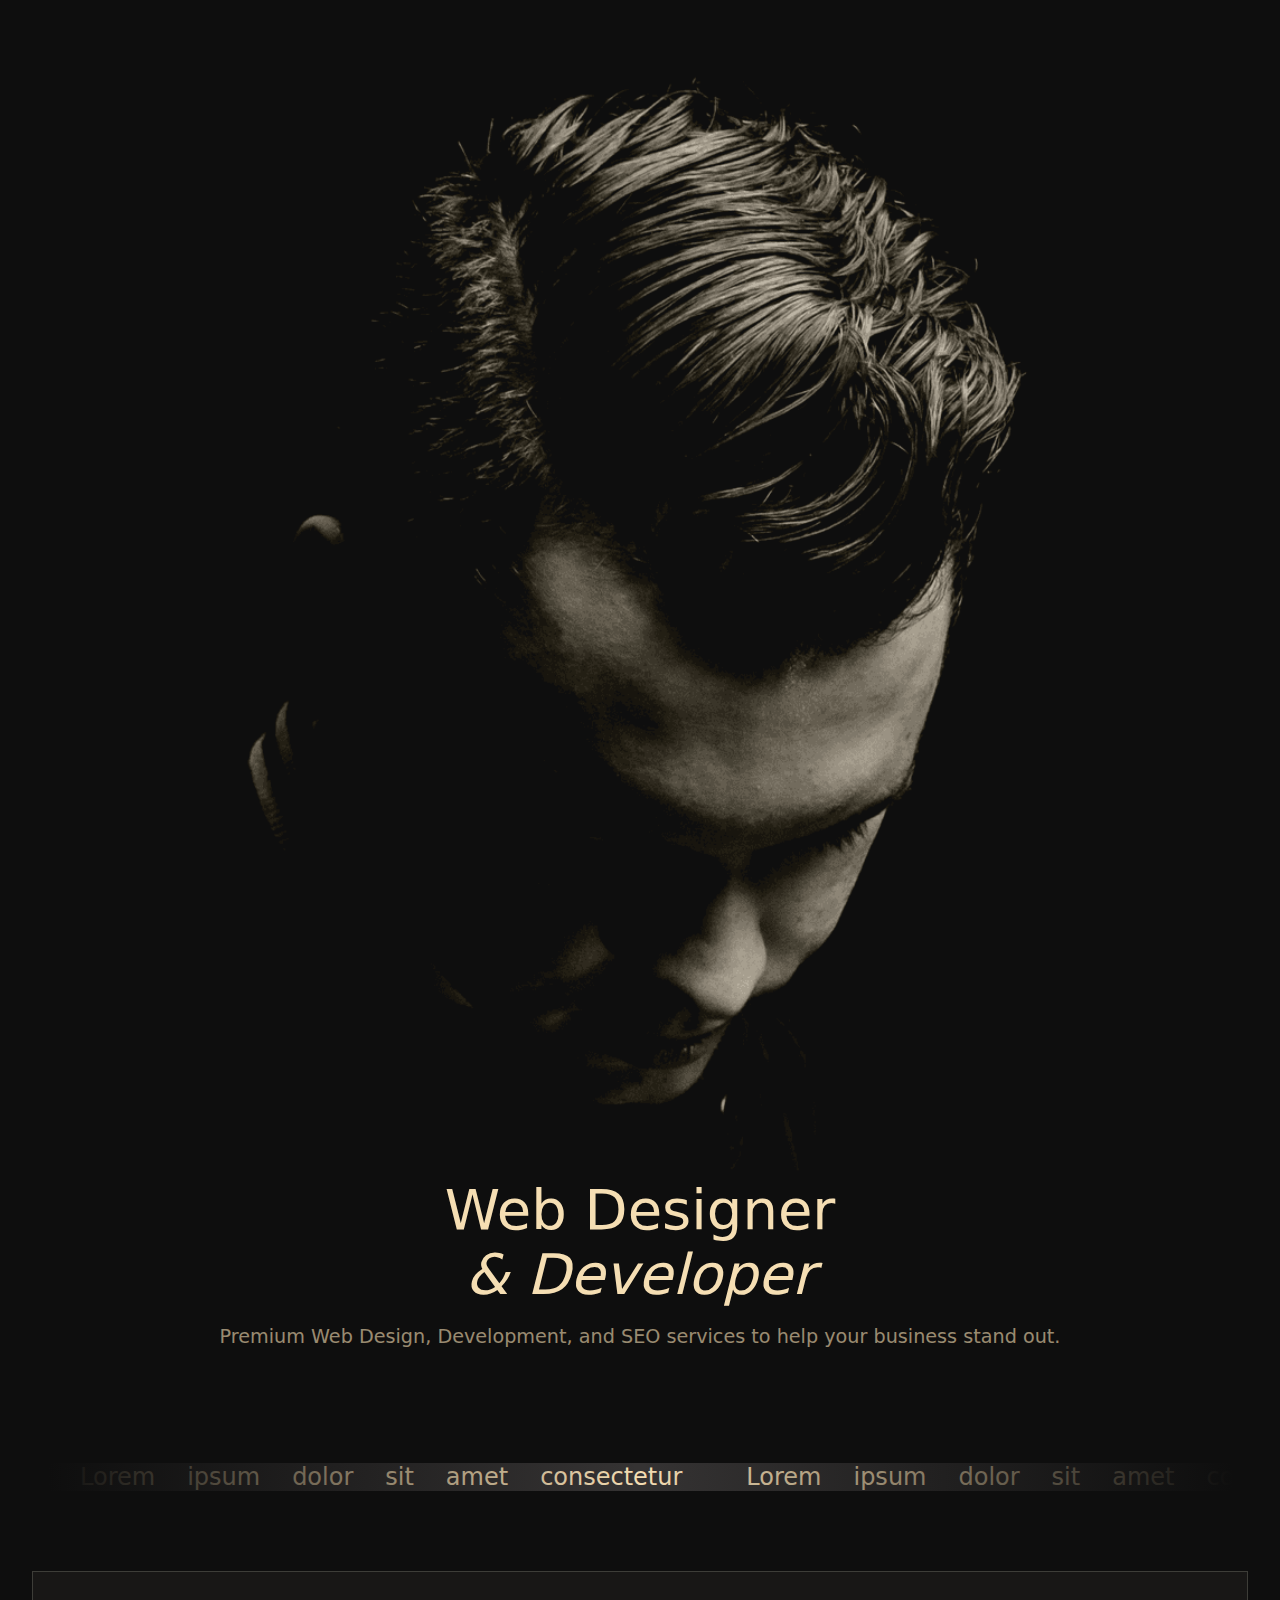
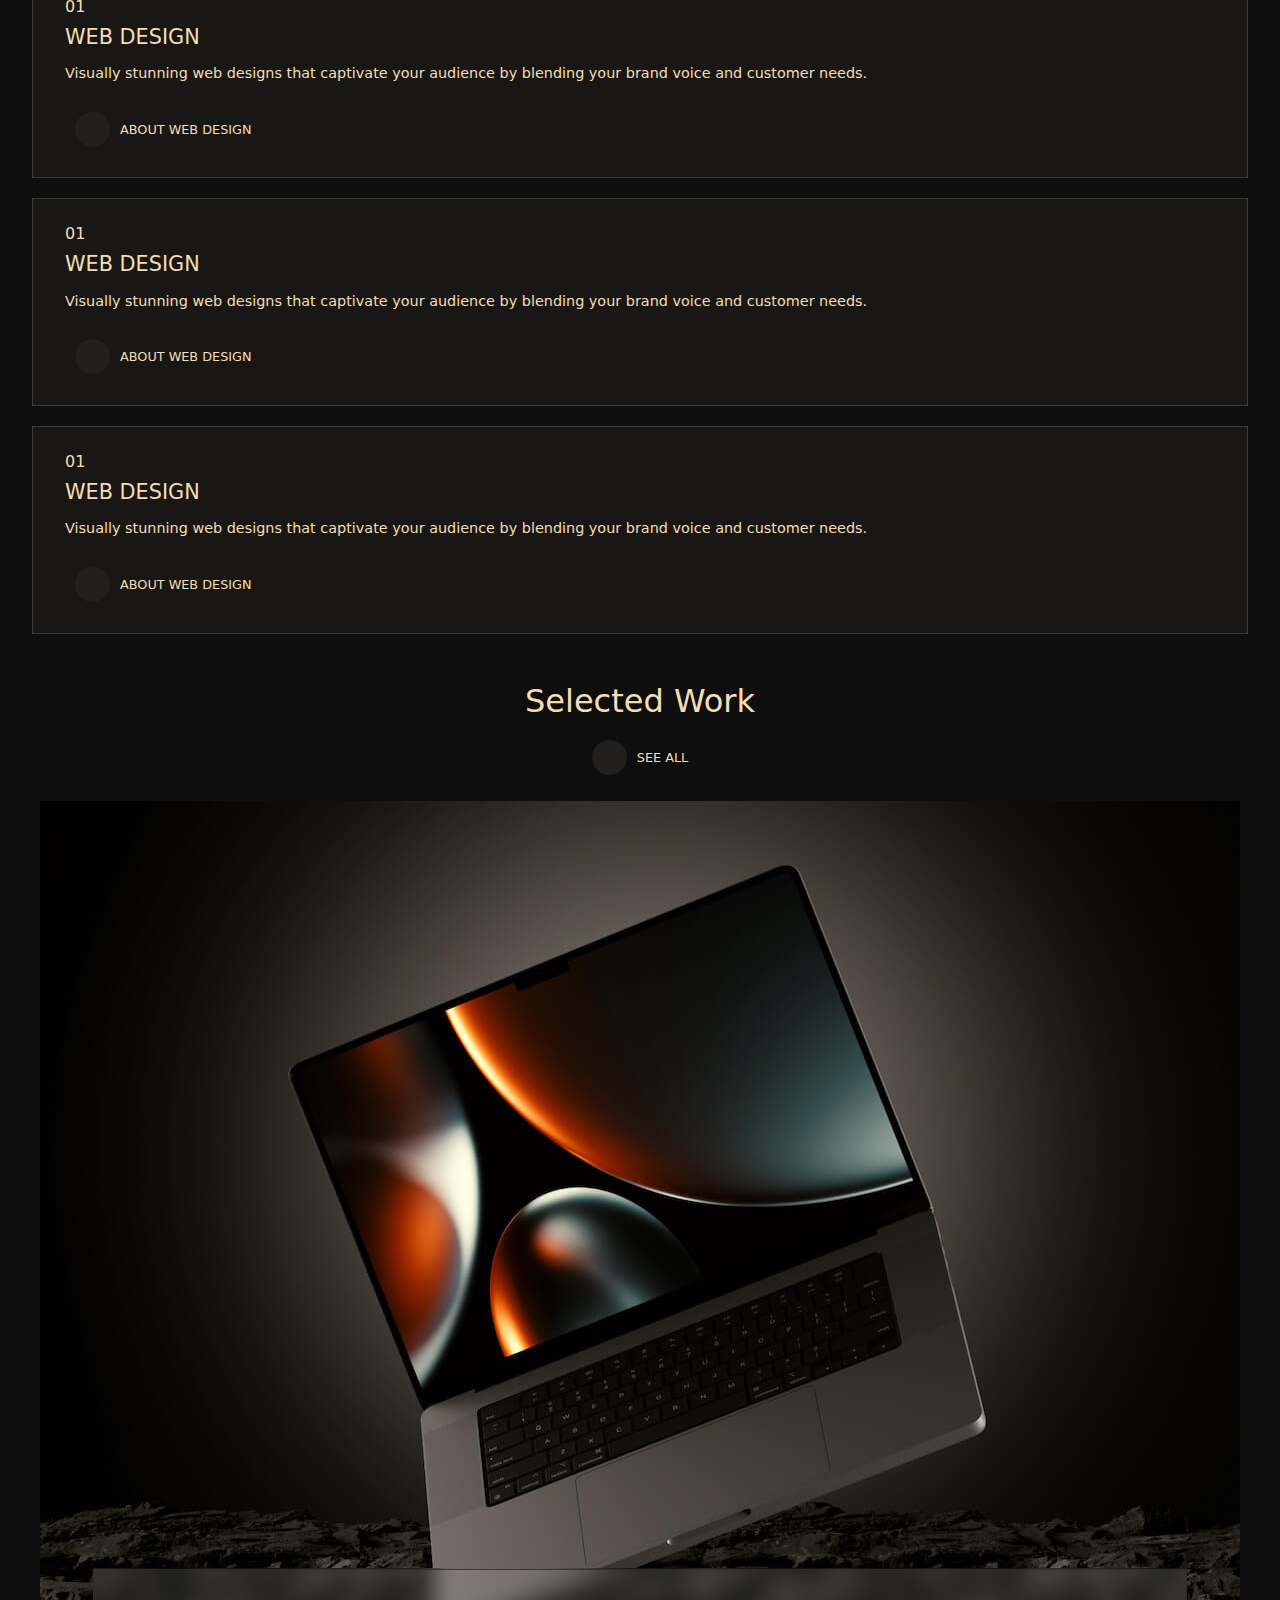
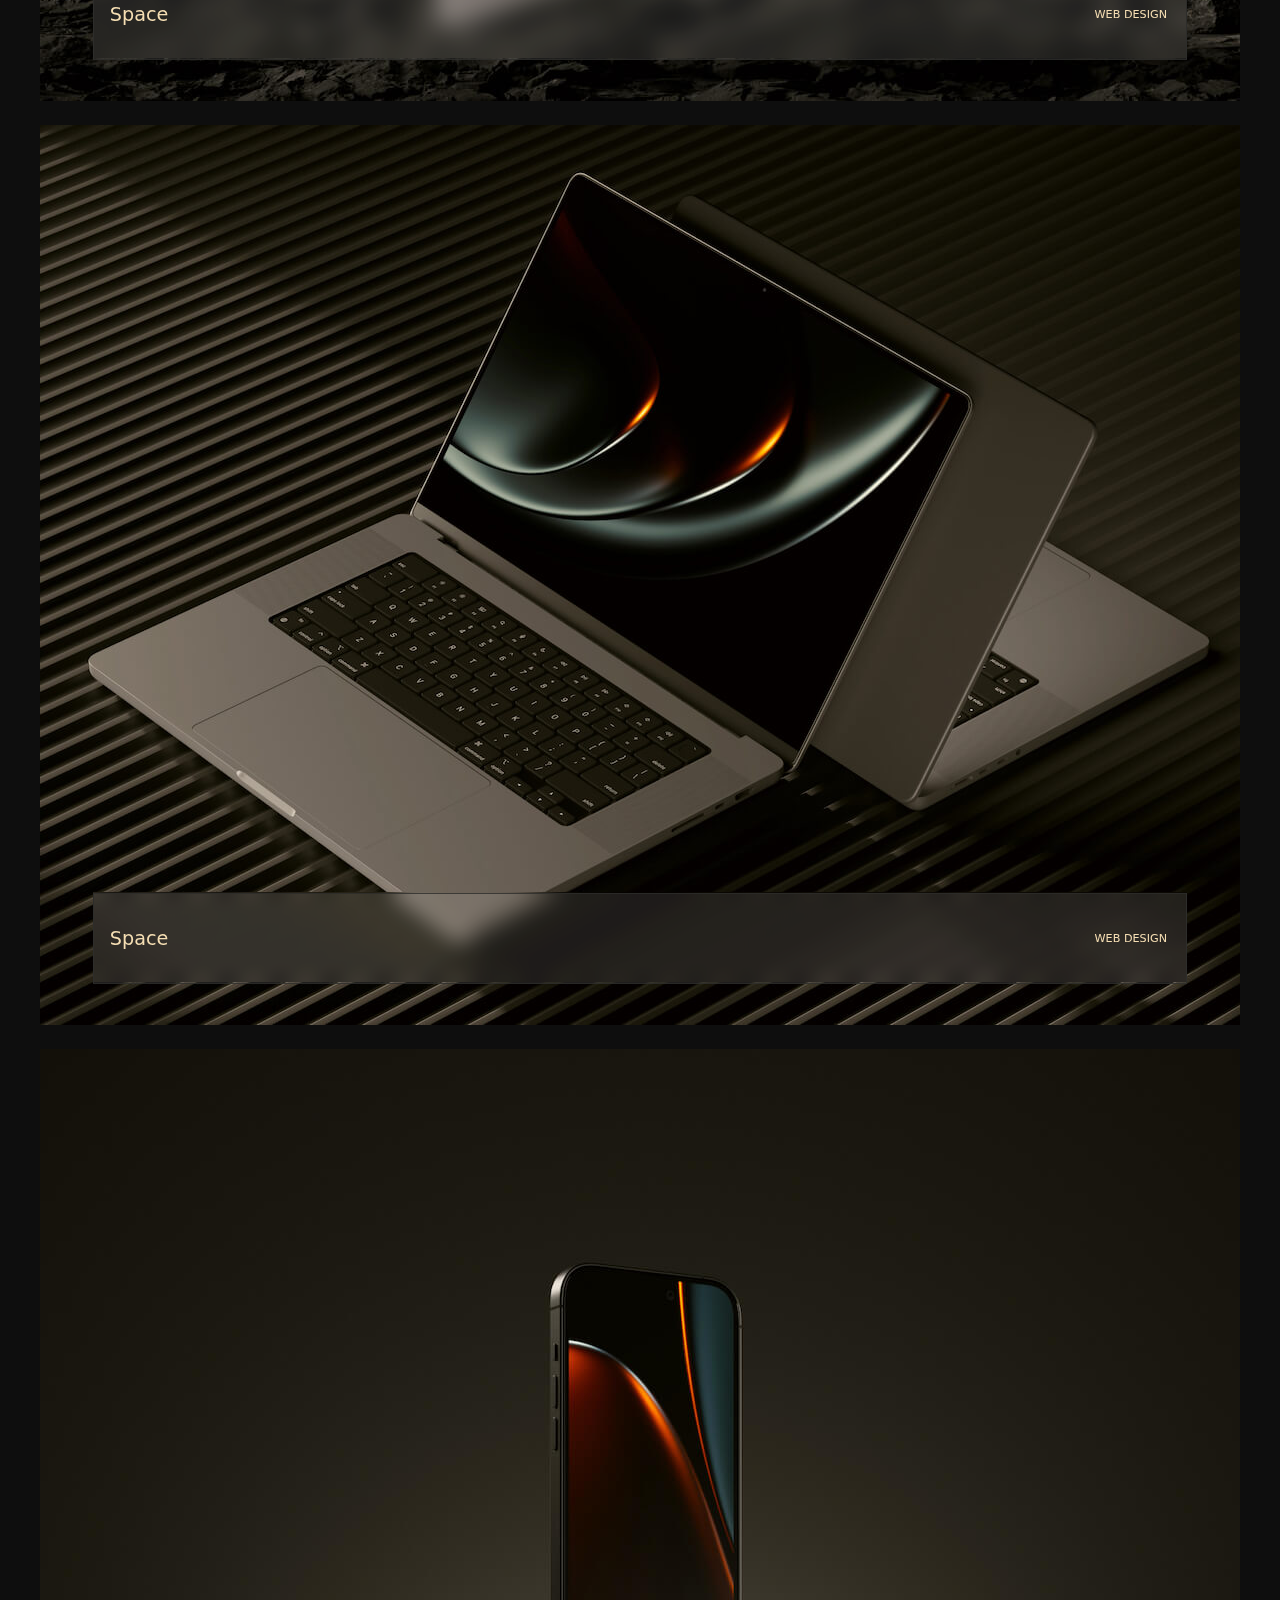
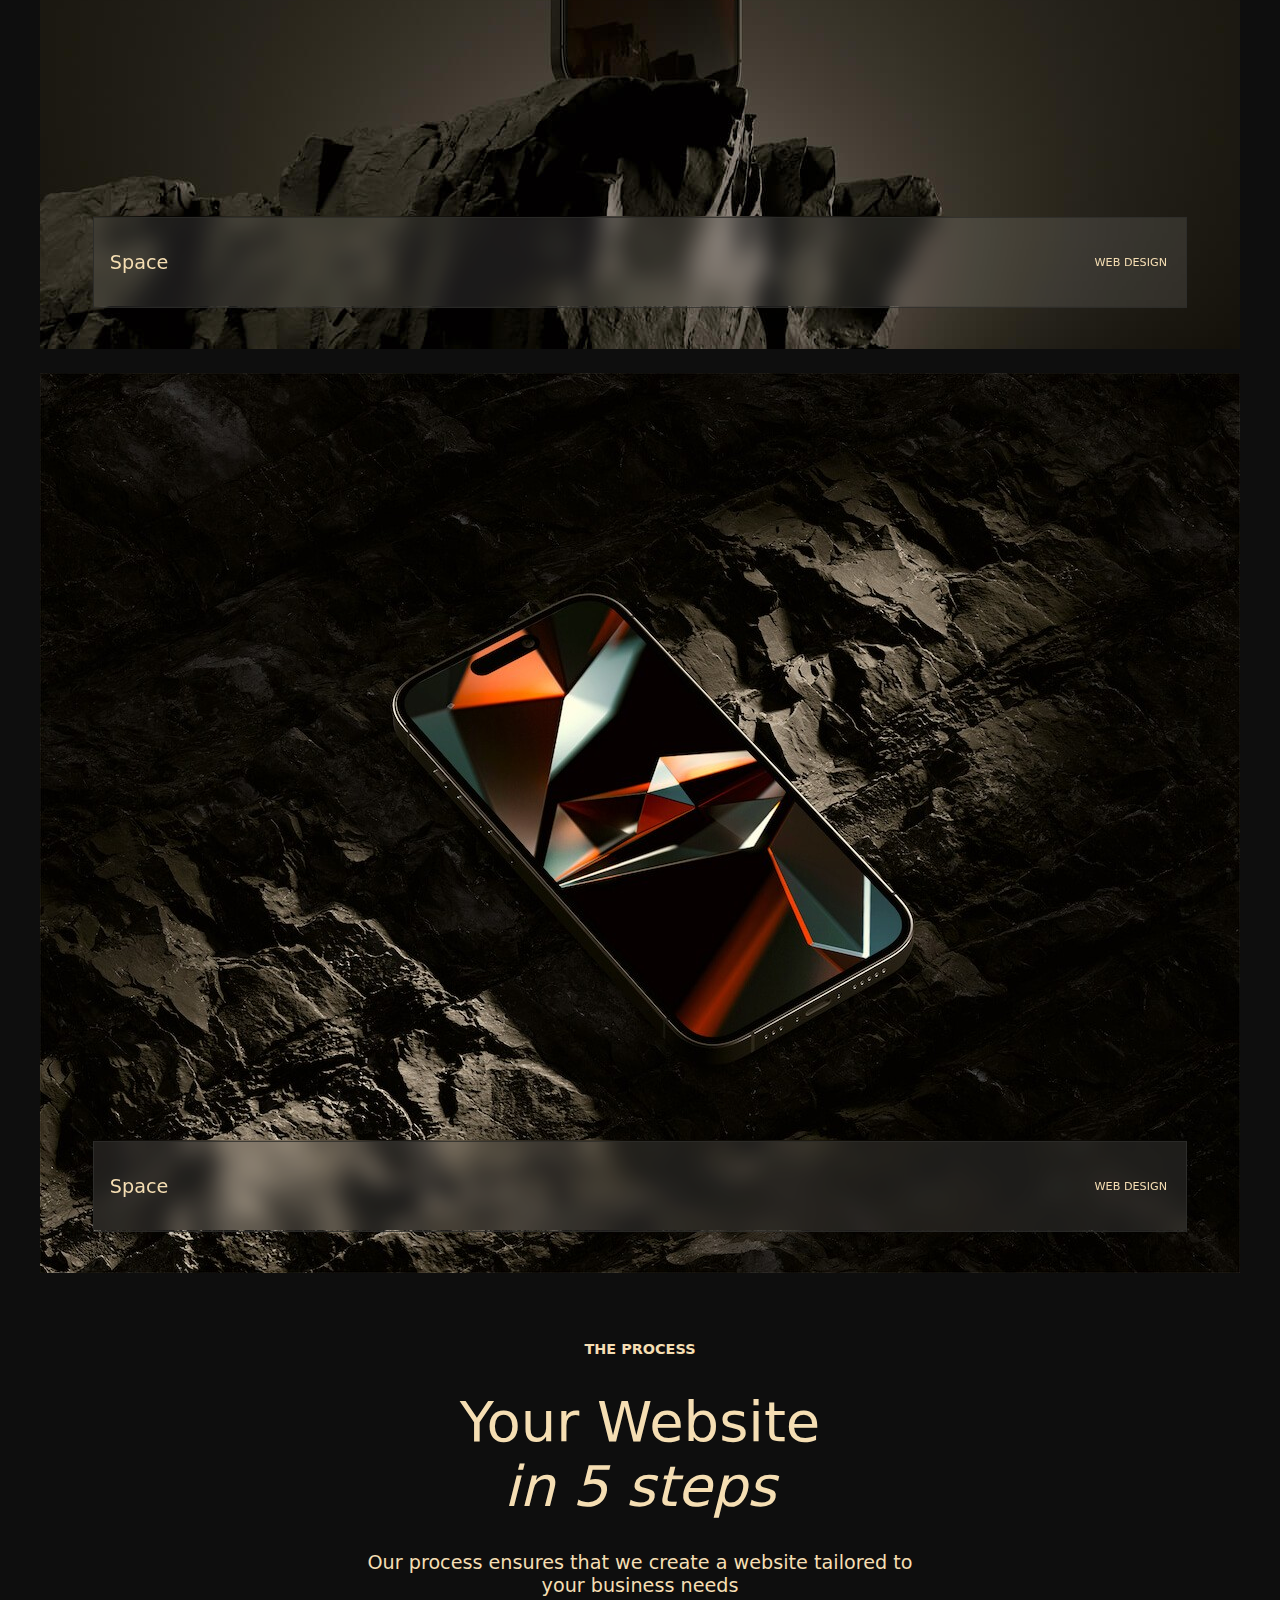
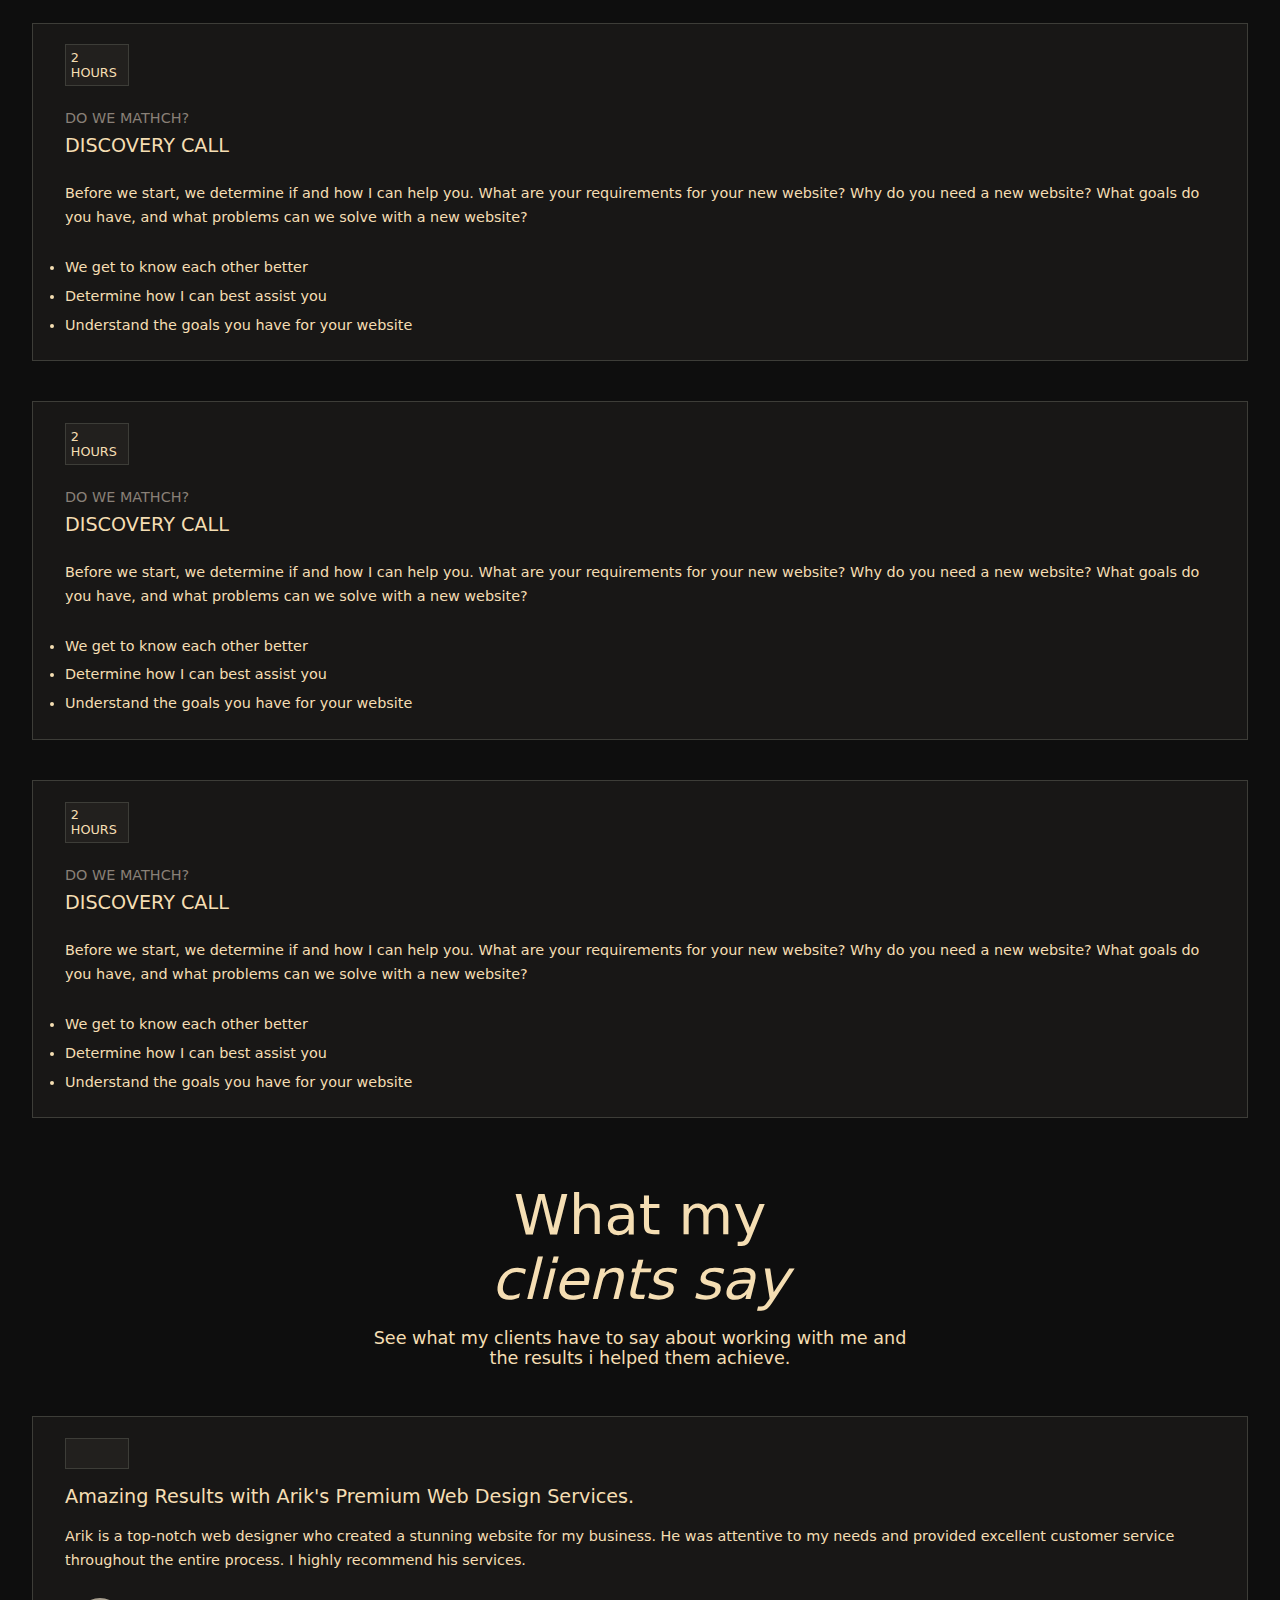
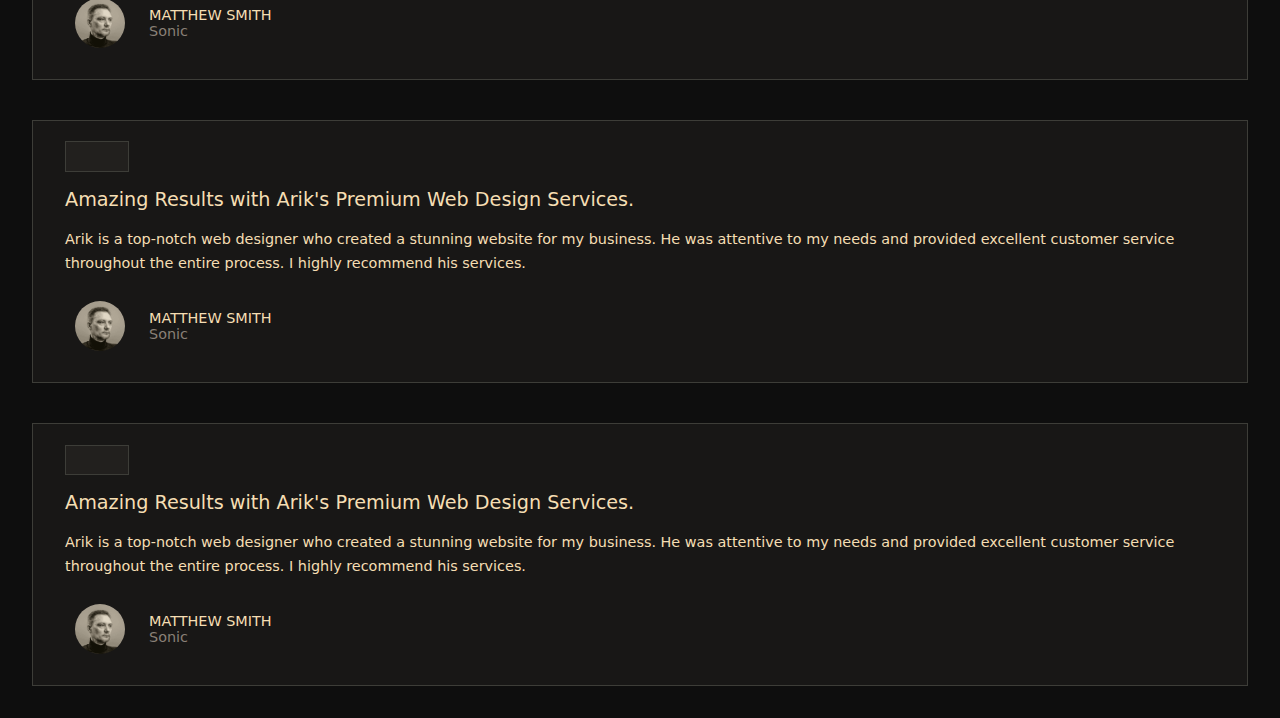
==== commit b8f0d805: ""completed client section"" ====
--- a/2.Portfolio/index.html
+++ b/2.Portfolio/index.html
@@ -195,6 +195,79 @@
         </div>
       </div>
     </div>
+    <div class="view-6">
+      <div class="container">
+        <div class="sub-container1">
+          <p class="what">What my <br>
+          <i>clients say</i></p>
+          <p class="see">See what my clients have to say about working with me and<br>the results i helped them achieve.</p>
+        </div>
+        <div class="sub-container2">
+          <div class="container">
+            <div class="logo">
+              <div class="img"><img src="" alt=""></div>
+            </div>
+            <div class="content">
+              <p class="amazing">Amazing Results with Arik's Premium Web Design Services.</p>
+            </div>
+            <div class="arik">
+              <p>Arik is a top-notch web designer who created a stunning website for my business. He was attentive to my needs and provided excellent customer service throughout the entire process. I highly recommend his services.</p>
+            </div>
+            <div class="man">
+              <div class="img-man">
+                <img src="./public/man2.png" alt="">
+              </div>
+              <div class="name-box">
+                <p class="name">MATTHEW SMITH</p>
+                <p class="company">Sonic</p>
+              </div>
+            </div>
+          </div>
+          <div class="container">
+            <div class="logo">
+              <div class="img"><img src="" alt=""></div>
+            </div>
+            <div class="content">
+              <p class="amazing">Amazing Results with Arik's Premium Web Design Services.</p>
+            </div>
+            <div class="arik">
+              <p>Arik is a top-notch web designer who created a stunning website for my business. He was attentive to my needs and provided excellent customer service throughout the entire process. I highly recommend his services.</p>
+            </div>
+            <div class="man">
+              <div class="img-man">
+                <img src="./public/man2.png" alt="">
+              </div>
+              <div class="name-box">
+                <p class="name">MATTHEW SMITH</p>
+                <p class="company">Sonic</p>
+              </div>
+            </div>
+          </div>
+          <div class="container">
+            <div class="logo">
+              <div class="img"><img src="" alt=""></div>
+            </div>
+            <div class="content">
+              <p class="amazing">Amazing Results with Arik's Premium Web Design Services.</p>
+            </div>
+            <div class="arik">
+              <p>Arik is a top-notch web designer who created a stunning website for my business. He was attentive to my needs and provided excellent customer service throughout the entire process. I highly recommend his services.</p>
+            </div>
+            <div class="man">
+              <div class="img-man">
+                <img src="./public/man2.png" alt="">
+              </div>
+              <div class="name-box">
+                <p class="name">MATTHEW SMITH</p>
+                <p class="company">Sonic</p>
+              </div>
+            </div>
+          </div>
+          
+        </div>  
+      </div>
+    </div>
+    
   </main>
 </body>
 </html>--- a/2.Portfolio/style.css
+++ b/2.Portfolio/style.css
@@ -306,4 +306,91 @@
   font-weight: 350;
   line-height: 1.8rem;
   font-size: 0.9rem;
+}
+
+.view-6 {
+  width: 100%;
+}
+.view-6 .container {
+  padding: 2rem 2rem;
+  display: flex;
+  width: 100%;
+  flex-direction: column;
+  gap: 3rem;
+}
+.view-6 .container .sub-container1 {
+  display: flex;
+  flex-direction: column;
+  justify-content: center;
+  align-items: center;
+  gap: 1rem;
+}
+.view-6 .container .sub-container1 .what {
+  font-weight: 300;
+  font-size: 3.5rem;
+  text-align: center;
+}
+.view-6 .container .sub-container1 .see {
+  font-weight: 300;
+  font-size: 1.1rem;
+  text-align: center;
+}
+.view-6 .container .sub-container2 {
+  display: flex;
+  flex-direction: column;
+  gap: 40px;
+}
+.view-6 .container .sub-container2 .container {
+  background: #181716;
+  padding: 1.3rem 2rem;
+  border: rgb(61, 61, 56) solid 1px;
+  display: flex;
+  width: 100%;
+  flex-direction: column;
+  gap: 1rem;
+}
+.view-6 .container .sub-container2 .container .logo {
+  background: #22201e;
+  border: rgb(61, 61, 56) solid 1px;
+  display: flex;
+  align-items: center;
+  padding: 0.3rem;
+  width: 4rem;
+}
+.view-6 .container .sub-container2 .container .logo .hour {
+  font-weight: 400;
+  font-size: 0.8rem;
+}
+.view-6 .container .sub-container2 .container .content .amazing {
+  font-weight: 350;
+  font-size: 1.2rem;
+}
+.view-6 .container .sub-container2 .container .arik {
+  font-weight: 350;
+  line-height: 1.5rem;
+  font-size: 0.9rem;
+}
+.view-6 .container .sub-container2 .container .man {
+  display: flex;
+  align-items: center;
+  padding: 10px;
+  width: 90%;
+  gap: 1.5rem;
+}
+.view-6 .container .sub-container2 .container .man .img-man {
+  width: 50px;
+  height: 50px;
+  border-radius: 50%;
+  overflow: hidden;
+  display: flex;
+  justify-content: center;
+  flex-shrink: 0;
+}
+.view-6 .container .sub-container2 .container .man .name-box {
+  font-weight: 350;
+  font-size: 0.9rem;
+}
+.view-6 .container .sub-container2 .container .man .name-box .company {
+  font-weight: 400;
+  color: #898077;
 }/*# sourceMappingURL=style.css.map */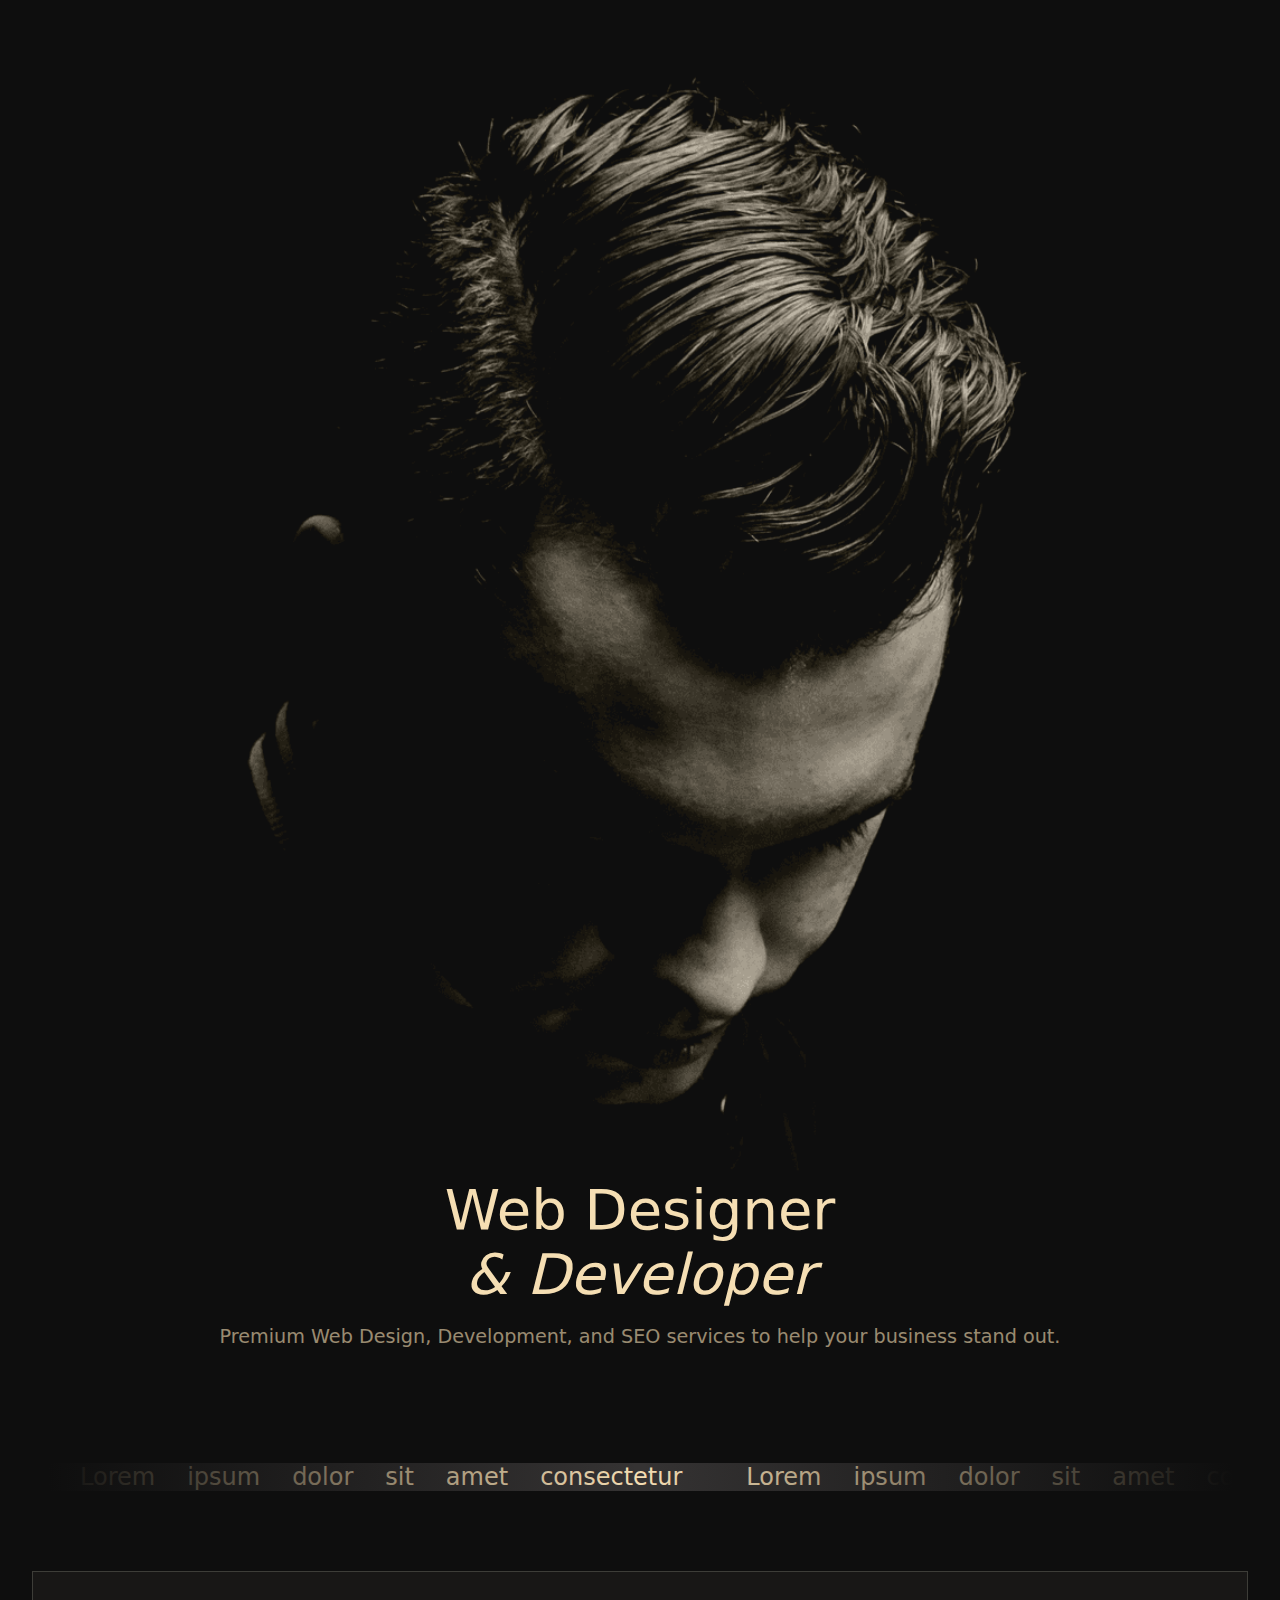
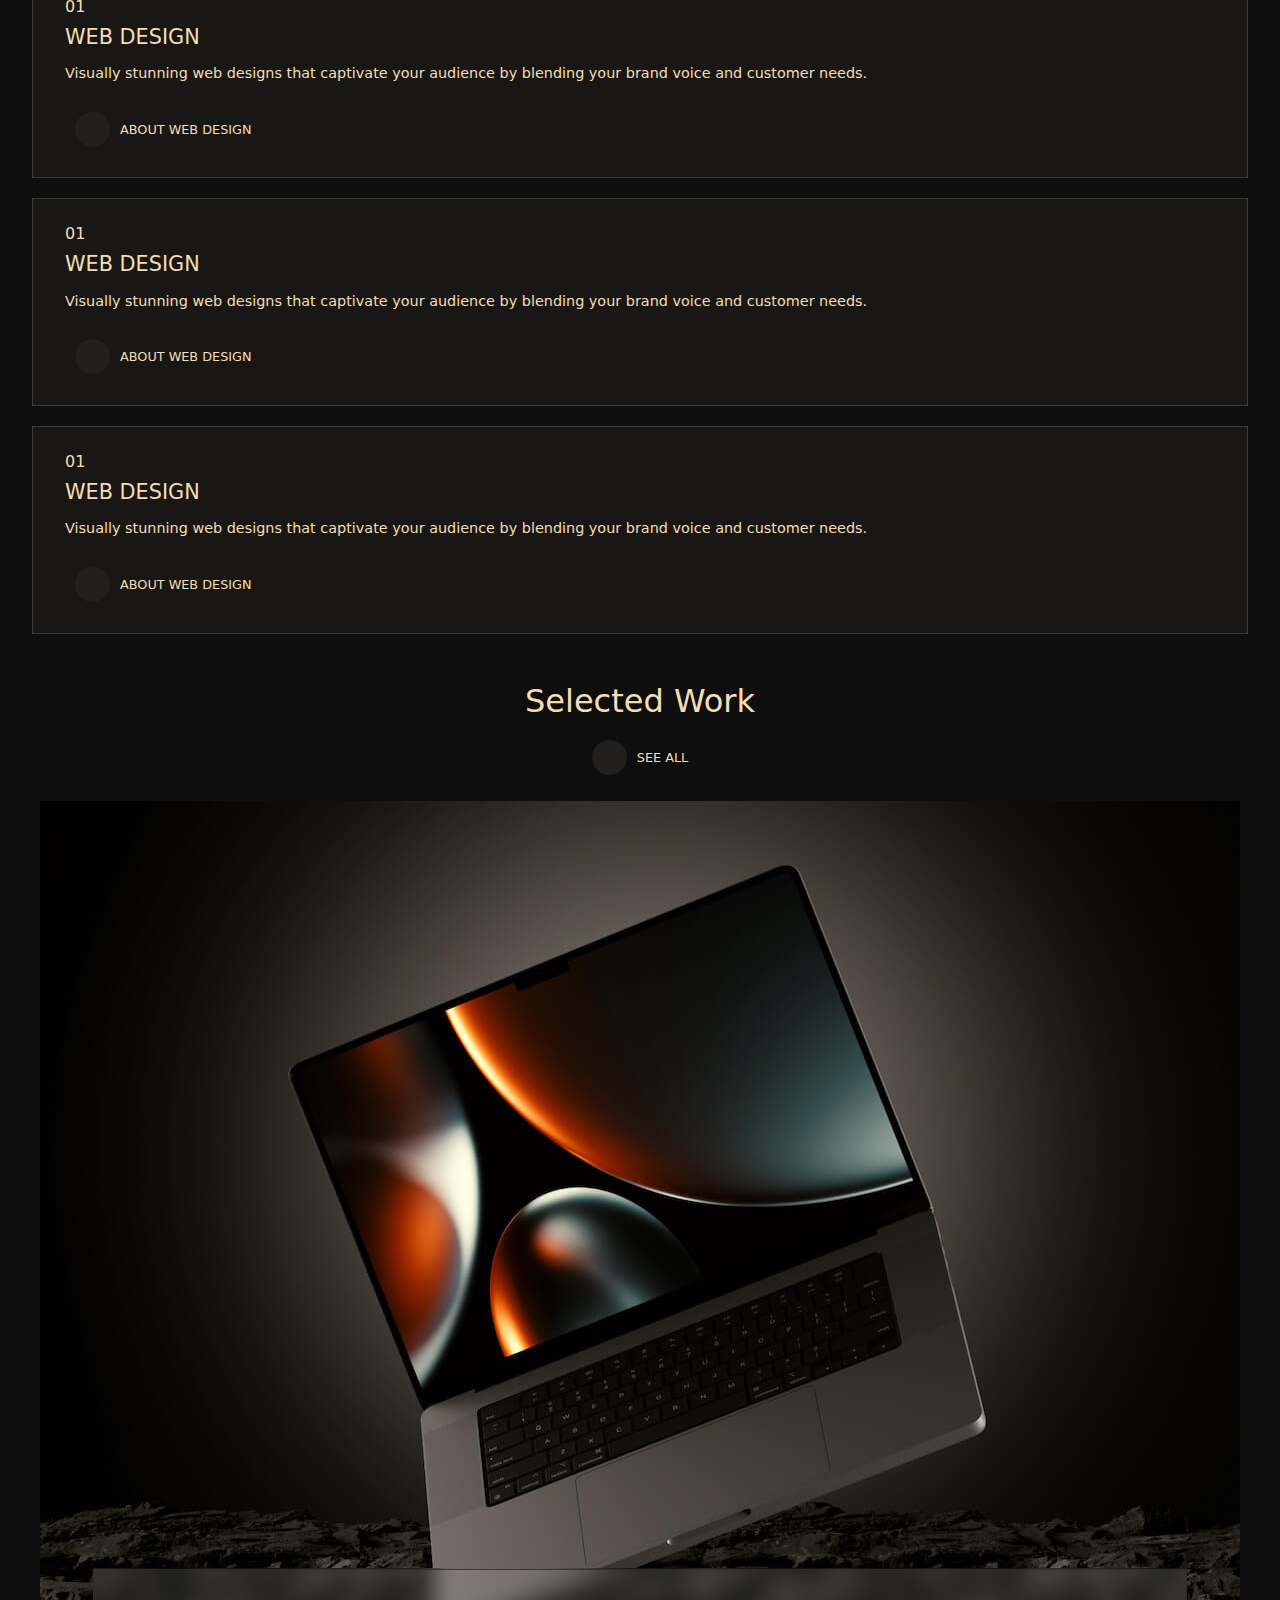
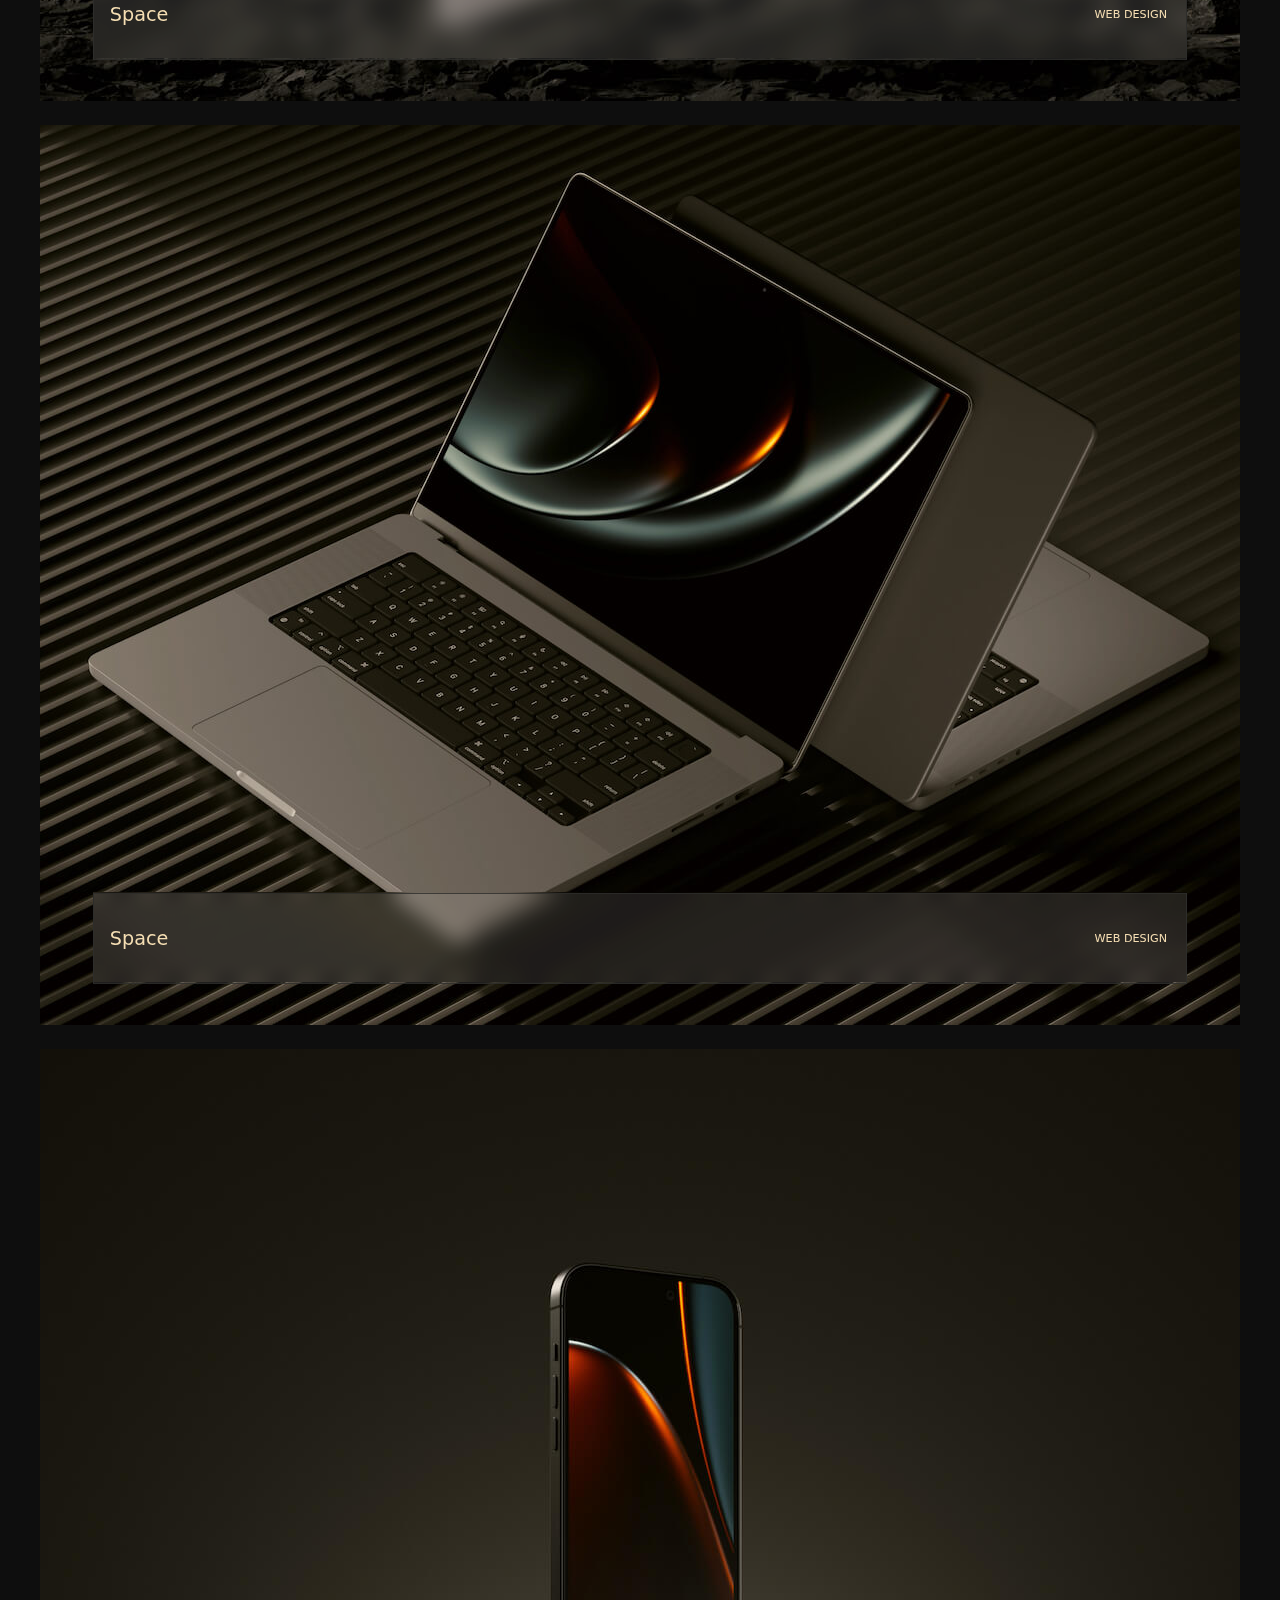
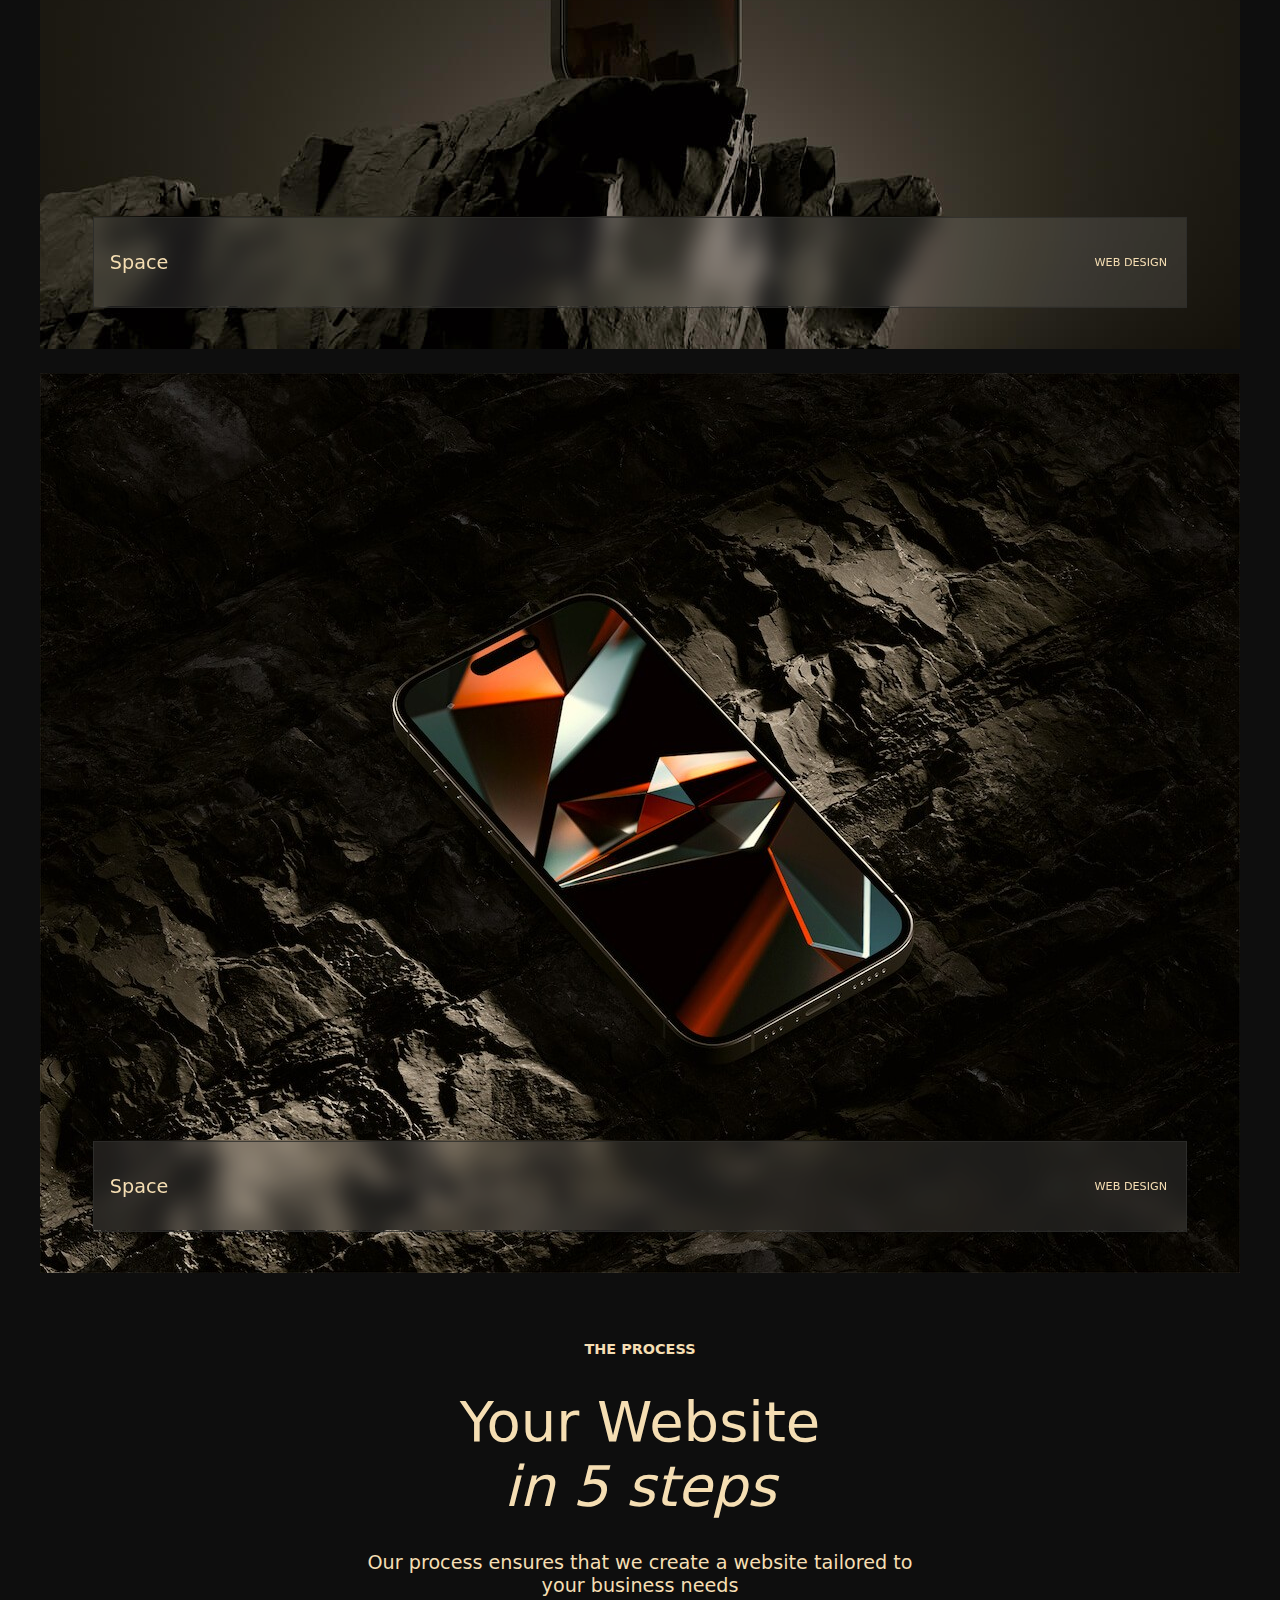
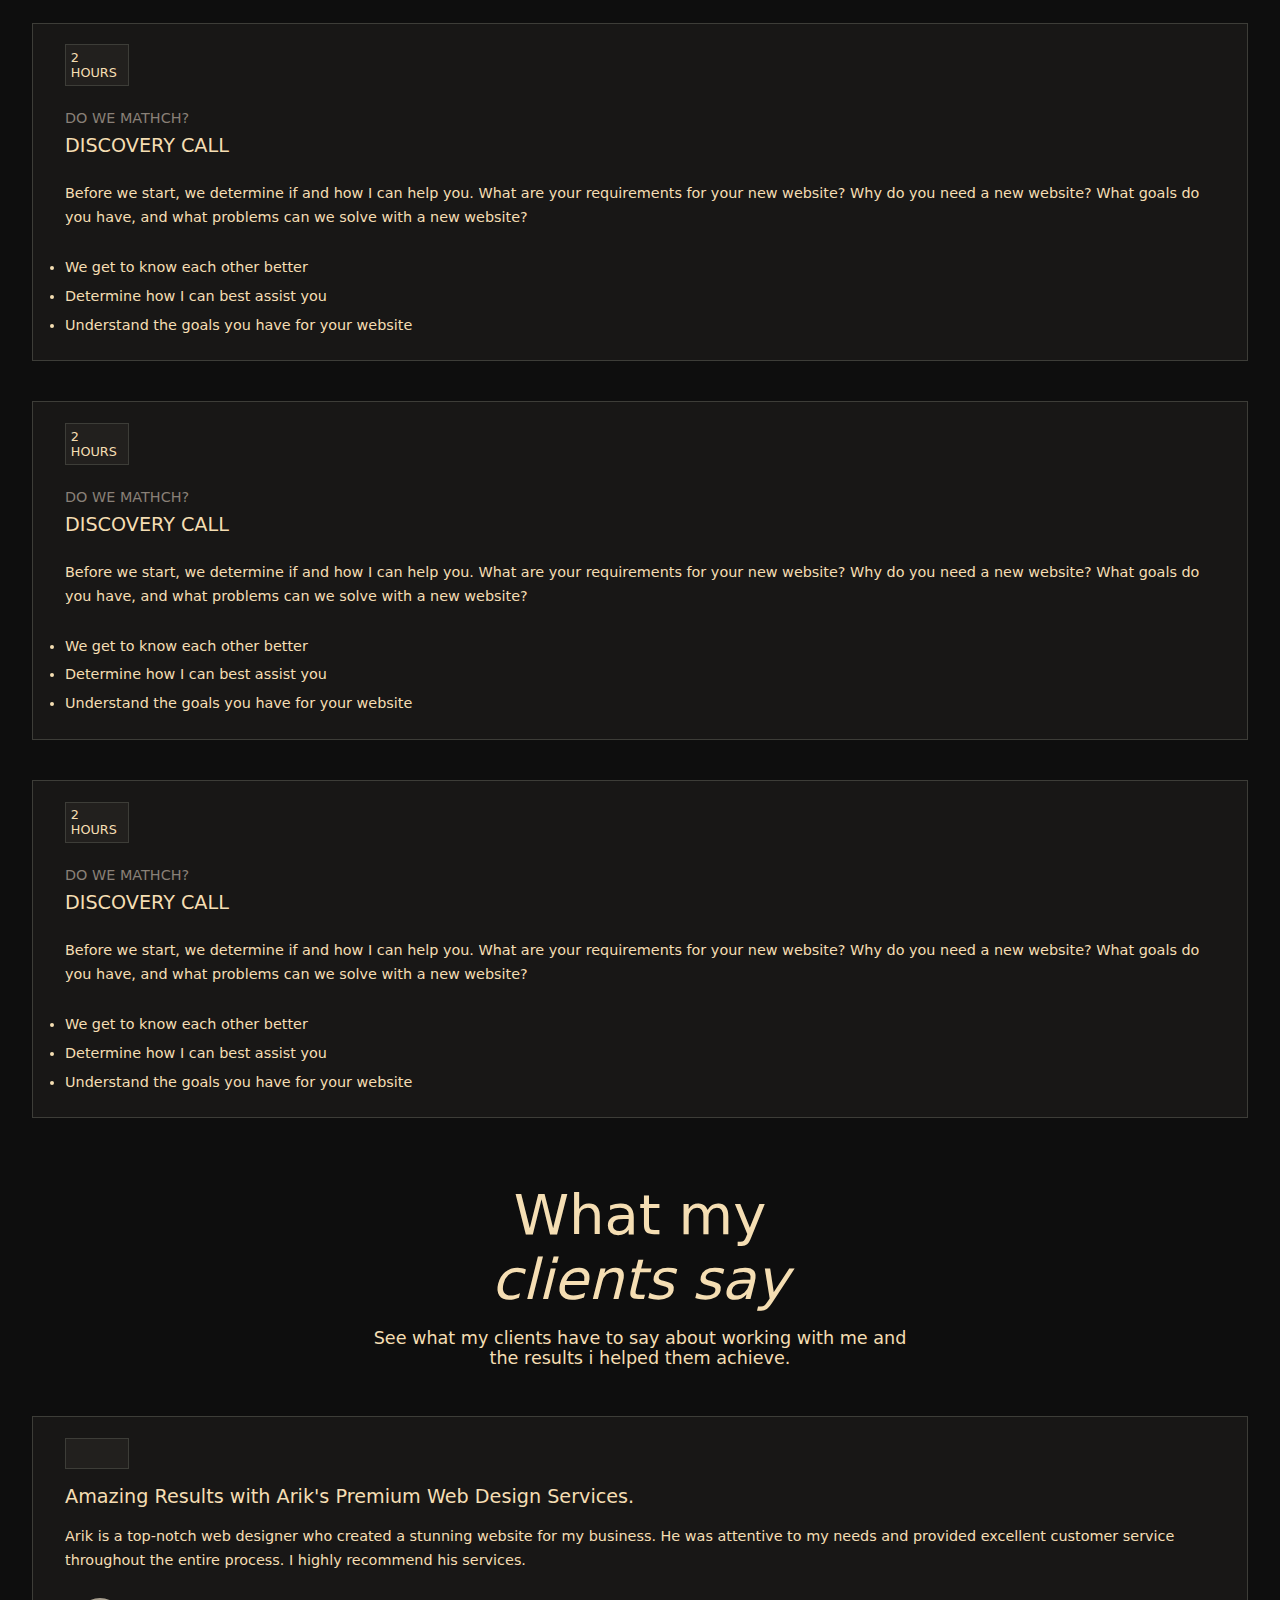
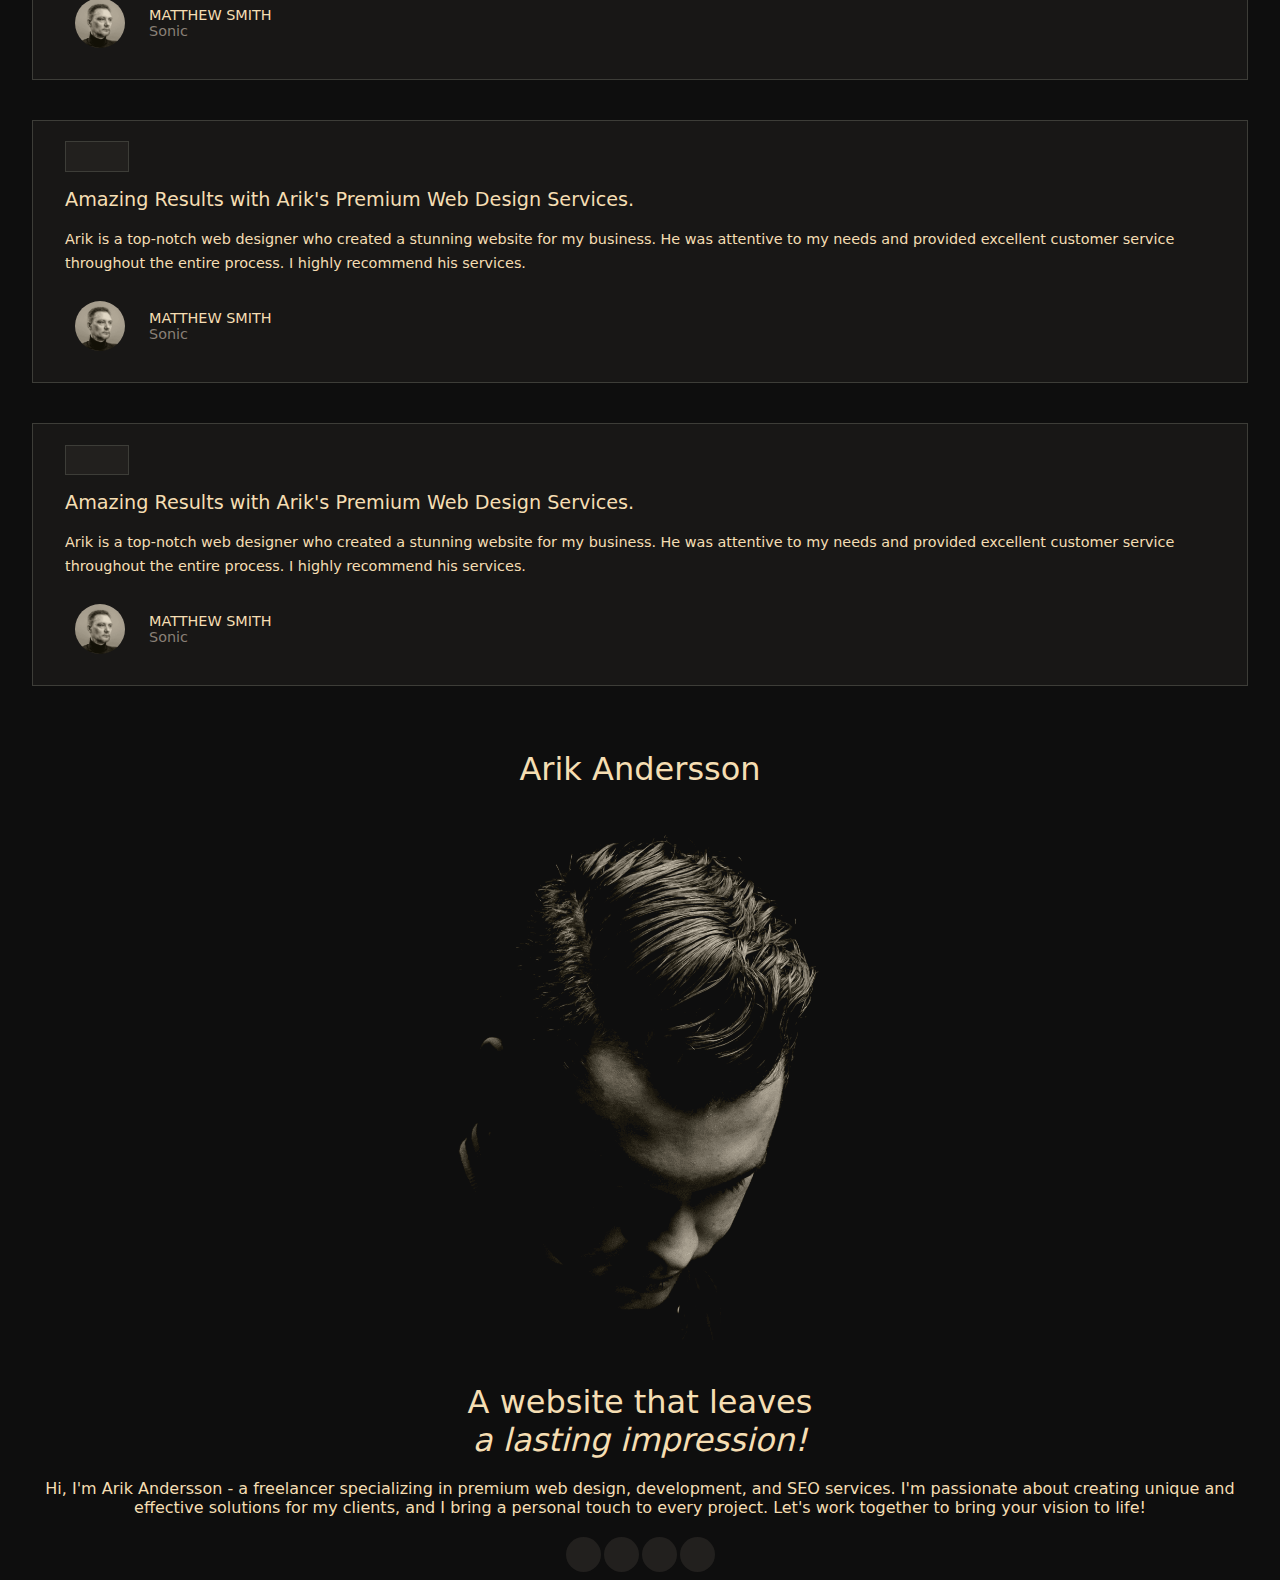
==== commit 9dd19aa1: ""complete personal information section"" ====
--- a/2.Portfolio/index.html
+++ b/2.Portfolio/index.html
@@ -267,7 +267,33 @@
         </div>  
       </div>
     </div>
-    
+    <div class="view-7">
+      <div class="container">
+          <div>
+            <p class="arik">Arik Andersson</p>
+          </div>
+          <div class="img-div">
+            <img src="./public/man1.png" alt="">
+          </div>
+      </div>
+    </div>
+    <div class="view-8">
+      <div class="container">
+        <p class="a">A website that leaves <br>
+        <i>a lasting impression!</i>
+        </p>
+        <p class="hi">Hi, I'm Arik Andersson - a freelancer specializing in premium web design, development, and SEO services. I'm passionate about creating unique and effective solutions for my clients, and I bring a personal touch to every project. Let's work together to bring your vision to life!</p>
+        <div class="logo">
+          <div class="tw"></div>
+          <div class="tw"></div>
+          <div class="tw"></div>
+          <div class="tw"></div>
+          
+        </div>
+        
+      </div>
+    </div>
+
   </main>
 </body>
 </html>--- a/2.Portfolio/style.css
+++ b/2.Portfolio/style.css
@@ -393,4 +393,62 @@
 .view-6 .container .sub-container2 .container .man .name-box .company {
   font-weight: 400;
   color: #898077;
+}
+
+.view-7 {
+  width: 100%;
+}
+.view-7 .container {
+  padding: 2rem 2rem;
+  display: flex;
+  width: 100%;
+  flex-direction: column;
+  gap: 26px;
+}
+.view-7 .container .arik {
+  font-weight: 300;
+  font-size: 2rem;
+  text-align: center;
+}
+.view-7 .container .img-div {
+  display: flex;
+  justify-content: center;
+}
+.view-7 .container .img-div img {
+  width: 35%;
+  -o-object-fit: cover;
+     object-fit: cover;
+}
+
+.view-8 {
+  width: 100%;
+}
+.view-8 .container {
+  padding: 0.5rem 2rem;
+  display: flex;
+  width: 100%;
+  flex-direction: column;
+  gap: 20px;
+}
+.view-8 .container .a {
+  font-weight: 300;
+  font-size: 2rem;
+  text-align: center;
+}
+.view-8 .container .hi {
+  font-weight: 300;
+  font-size: 1rem;
+  text-align: center;
+}
+.view-8 .container .logo {
+  display: flex;
+  width: 100%;
+  justify-content: center;
+  gap: 3px;
+}
+.view-8 .container .logo .tw {
+  width: 35px;
+  height: 35px;
+  background: #22201e;
+  border-radius: 50%;
 }/*# sourceMappingURL=style.css.map */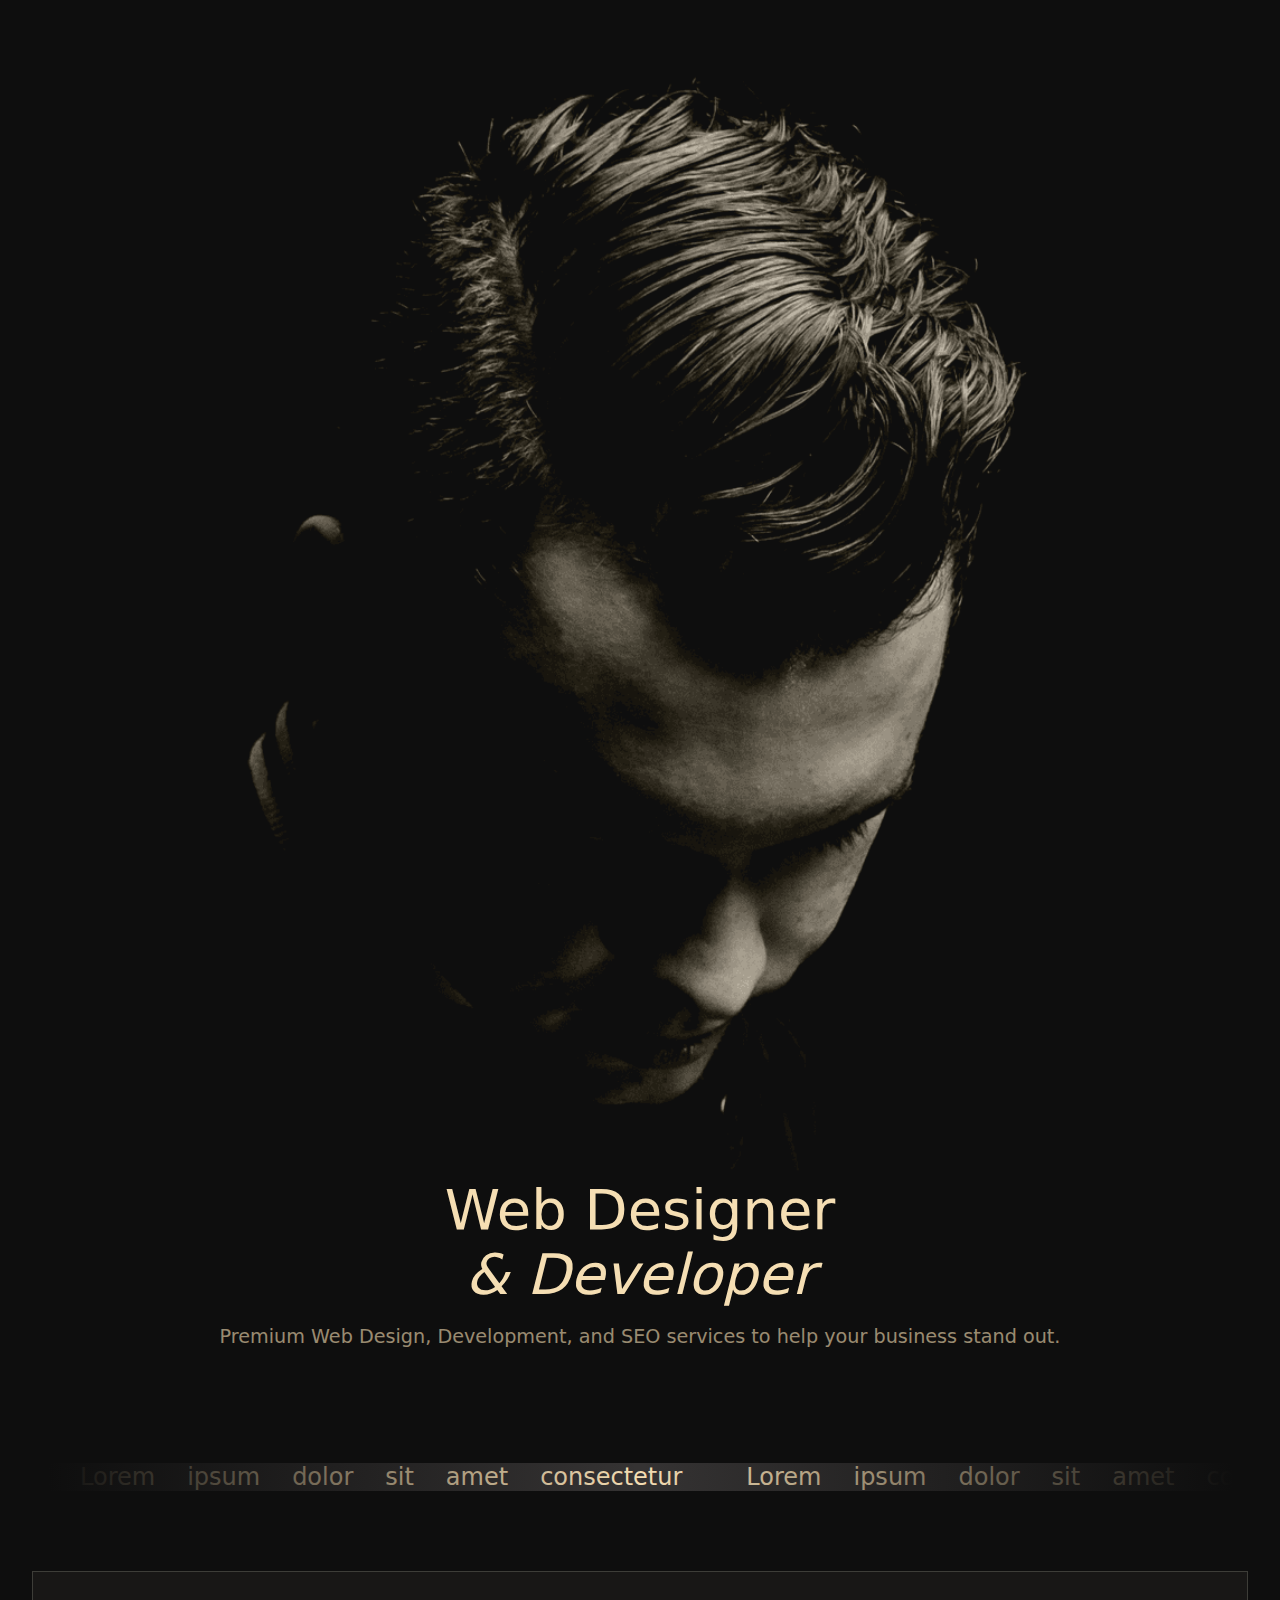
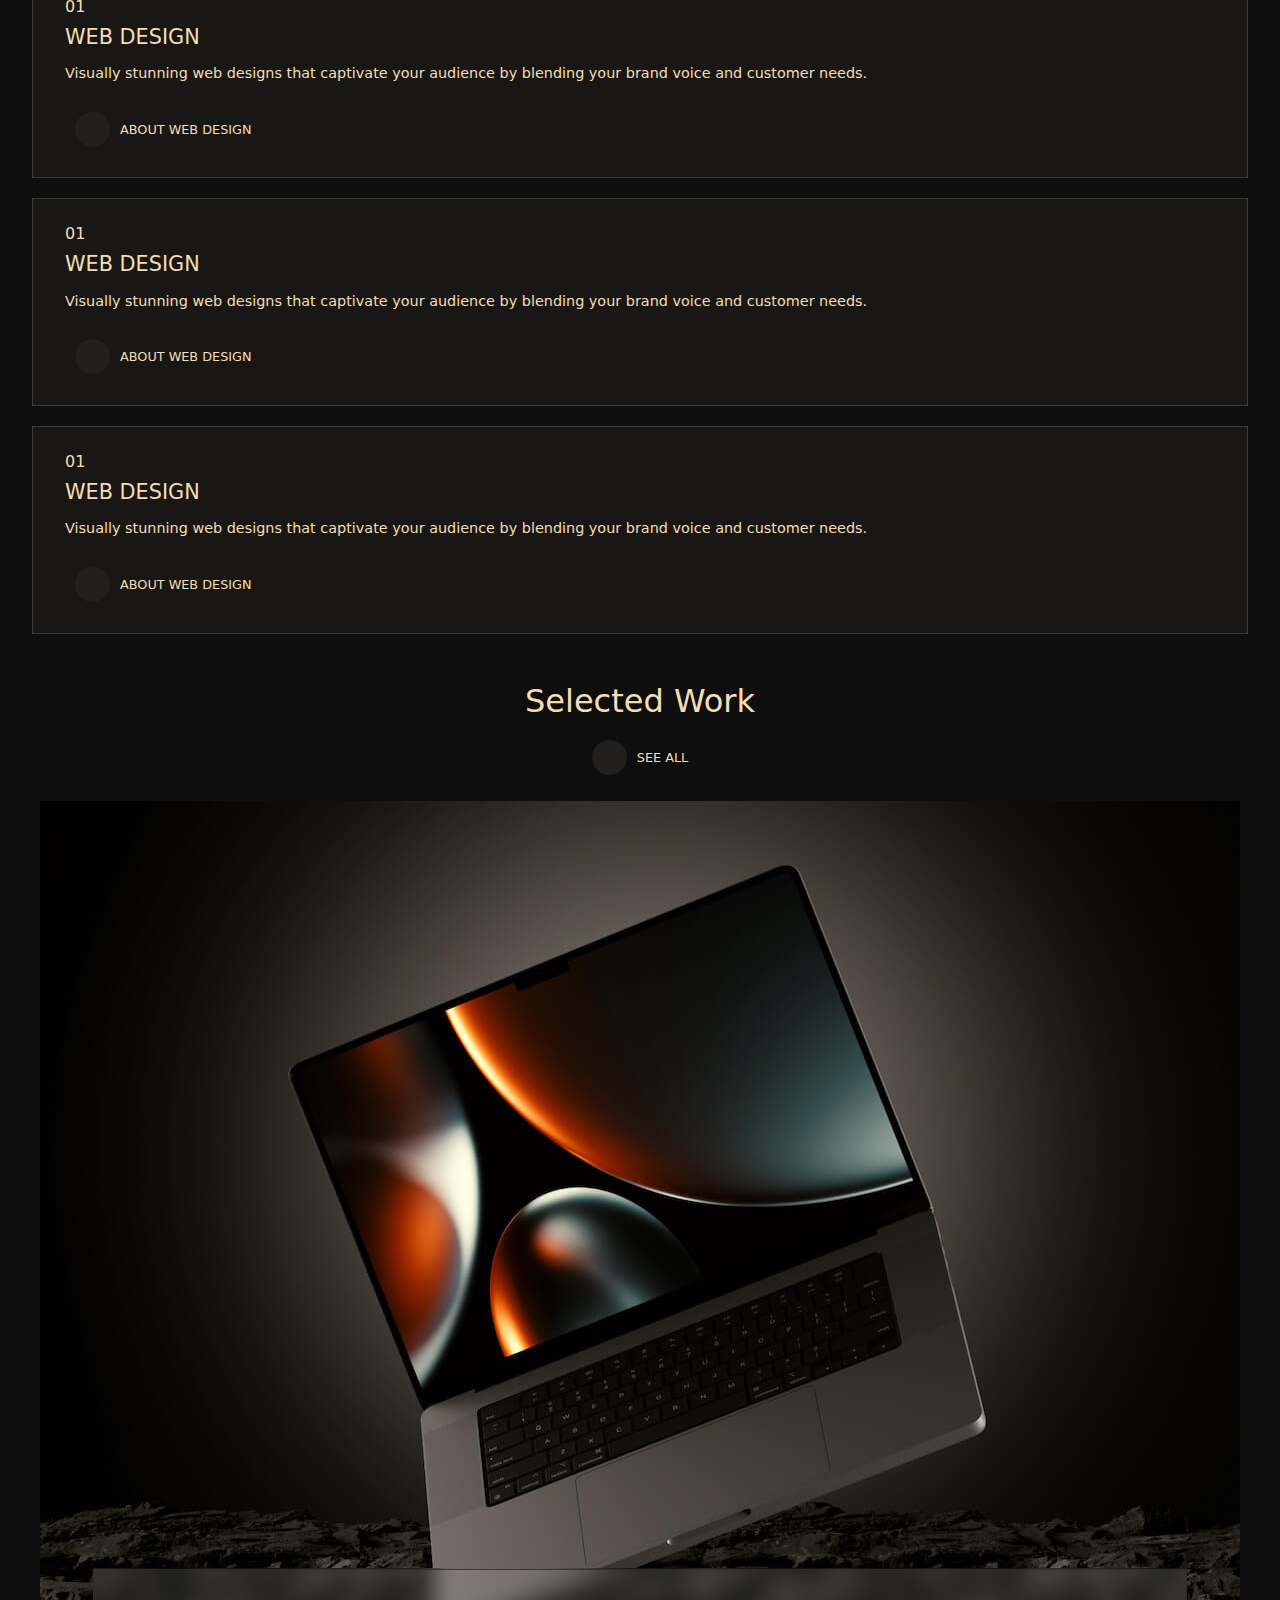
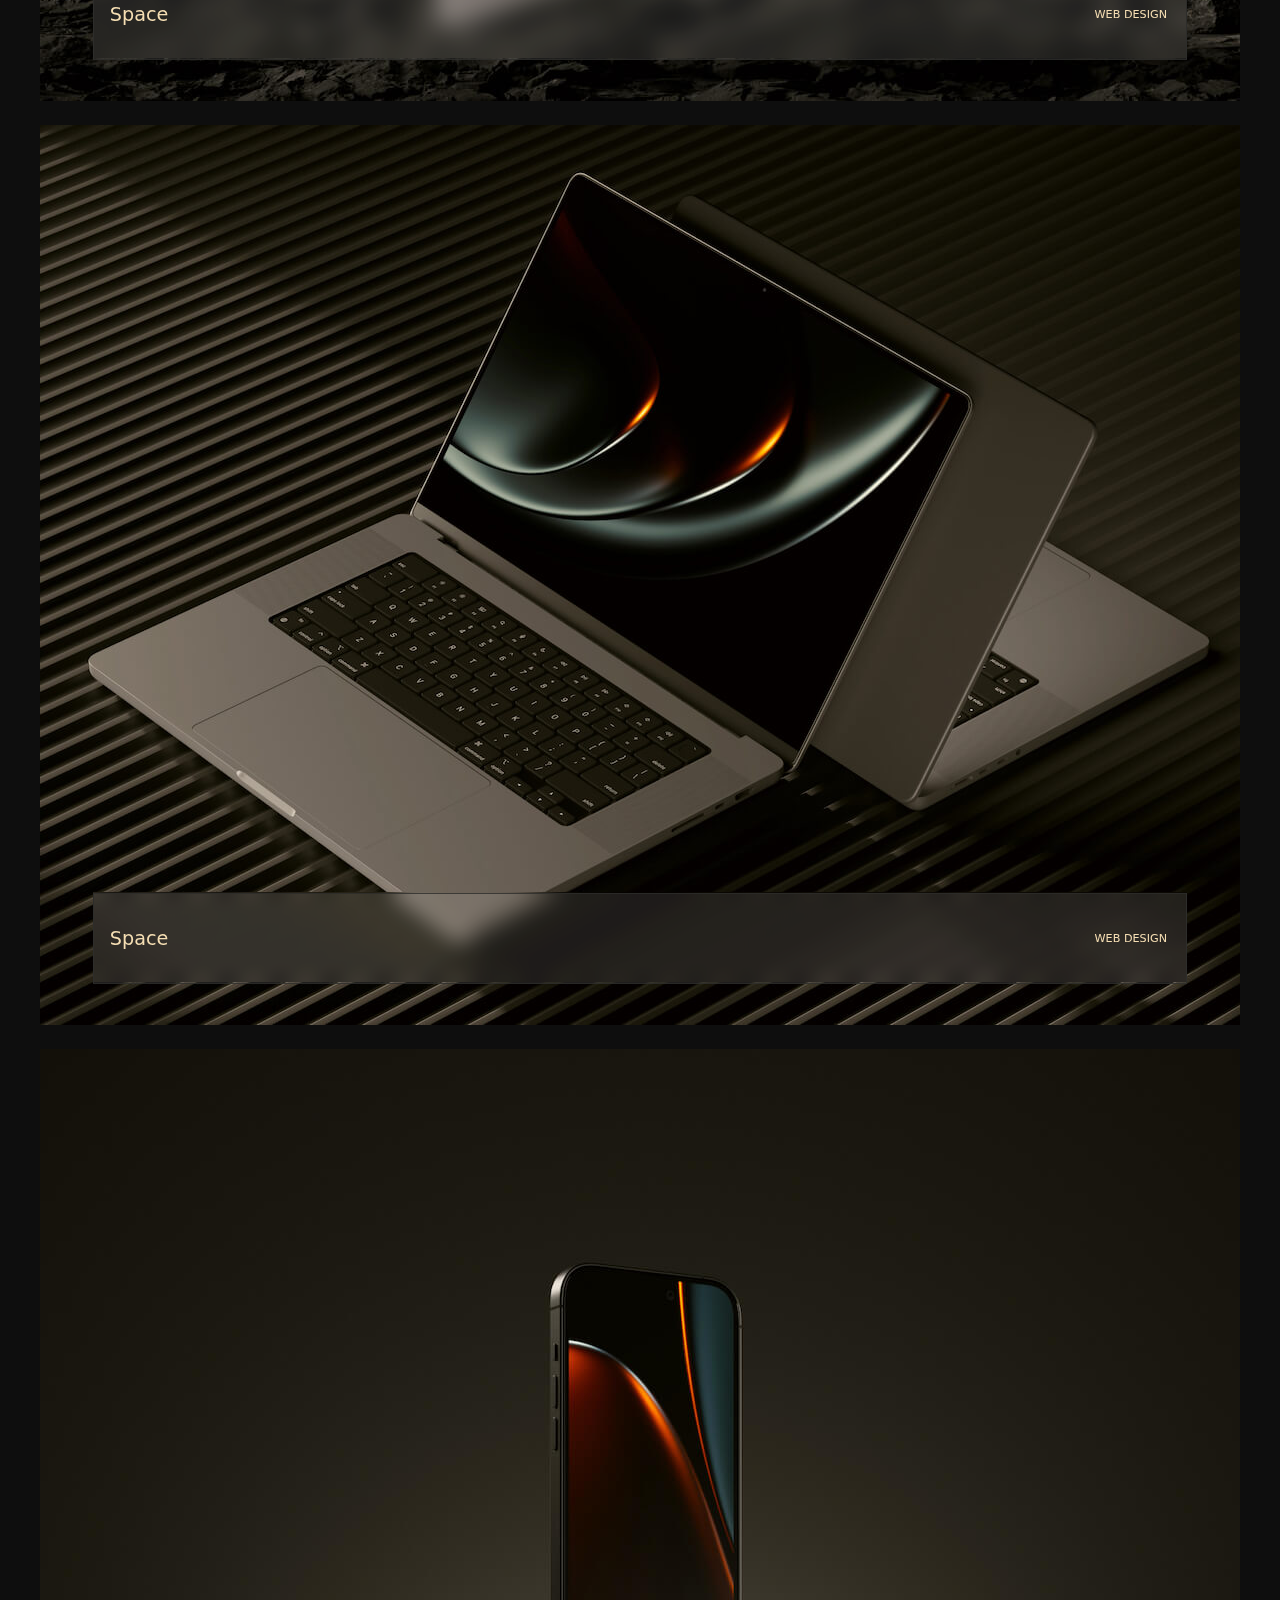
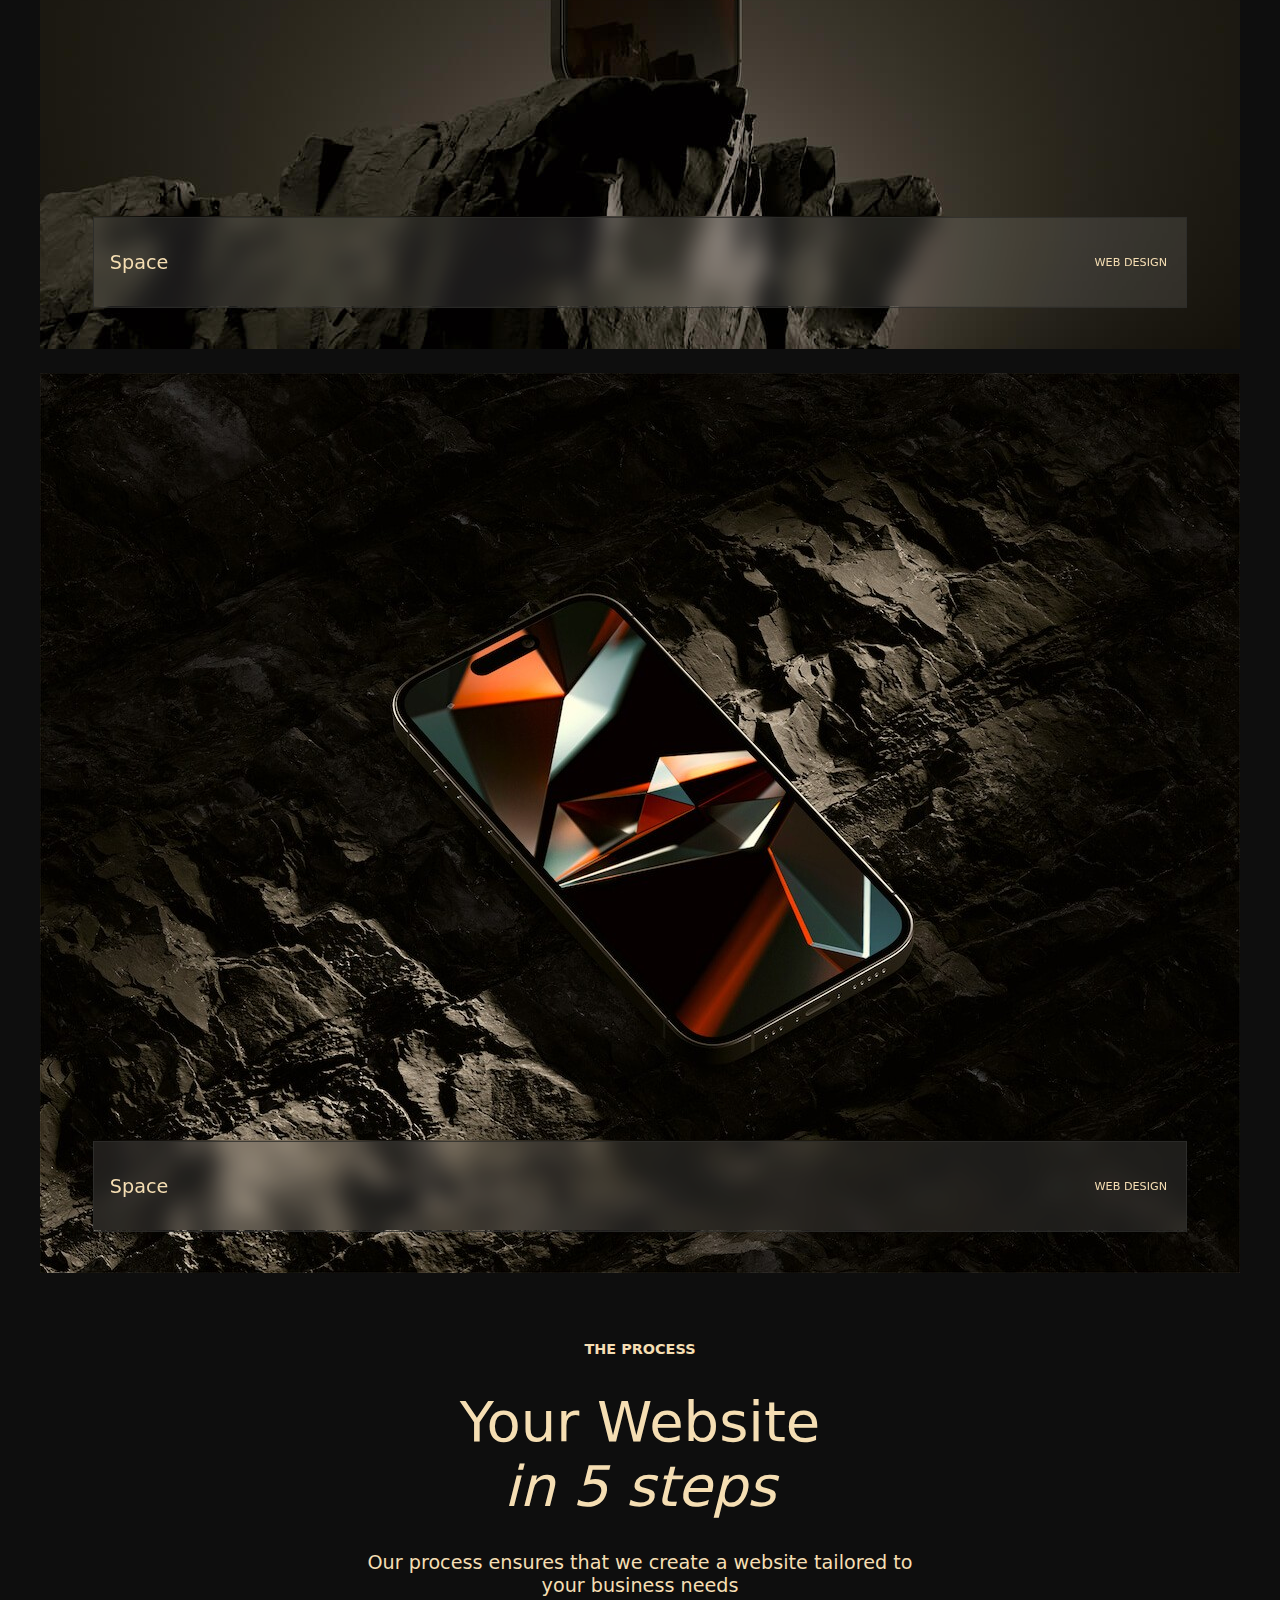
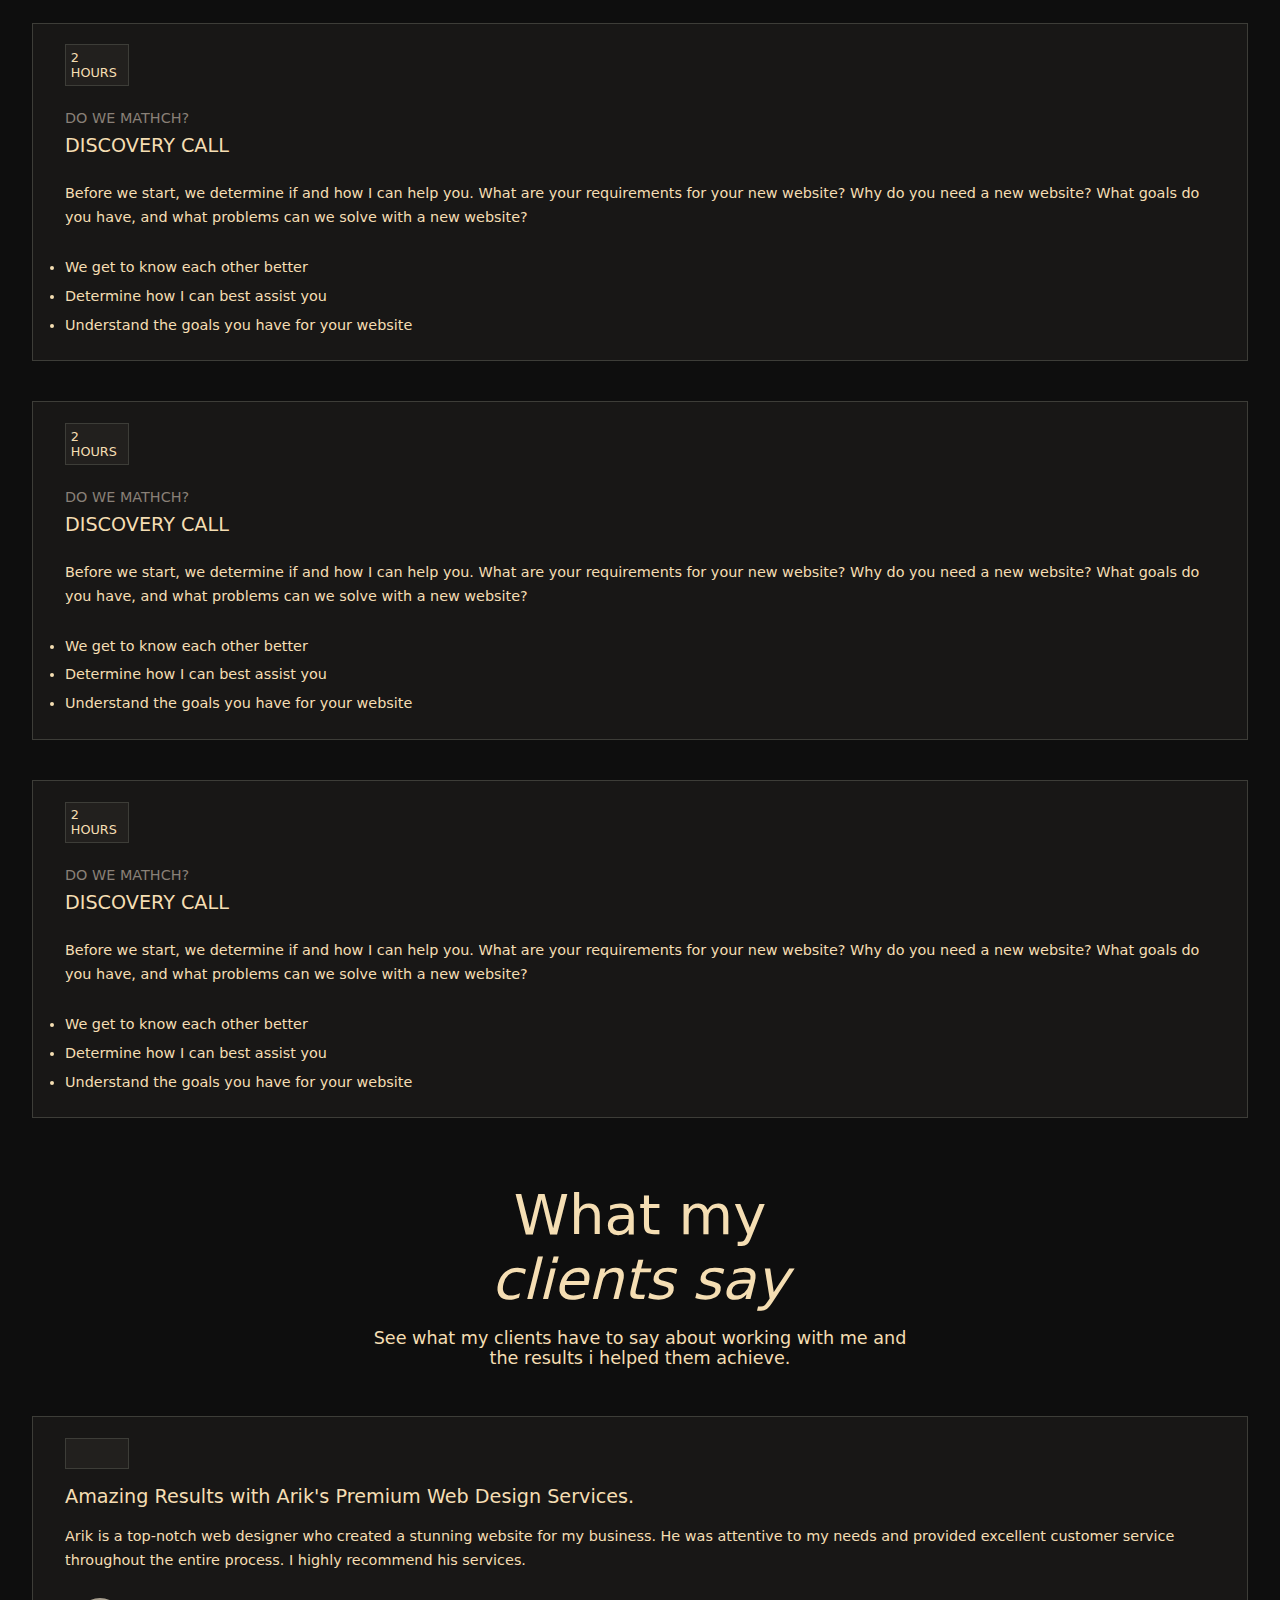
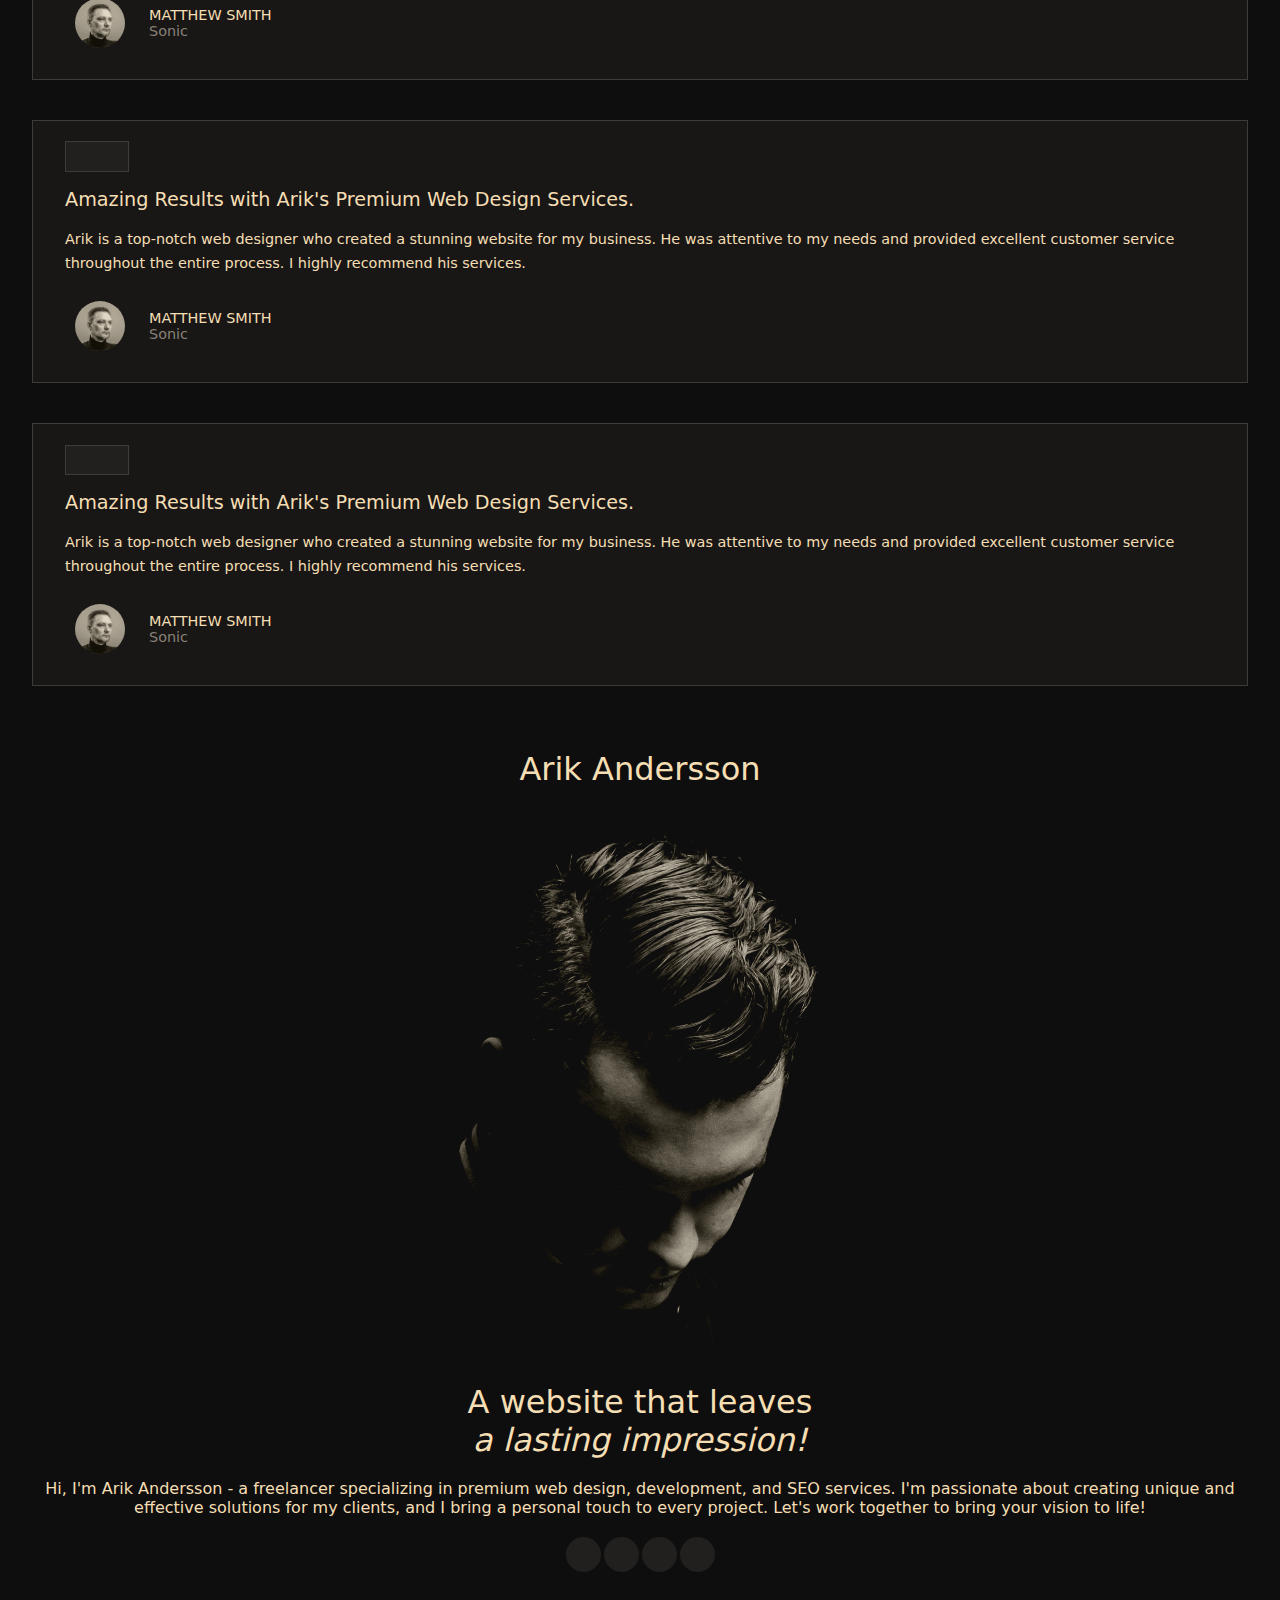
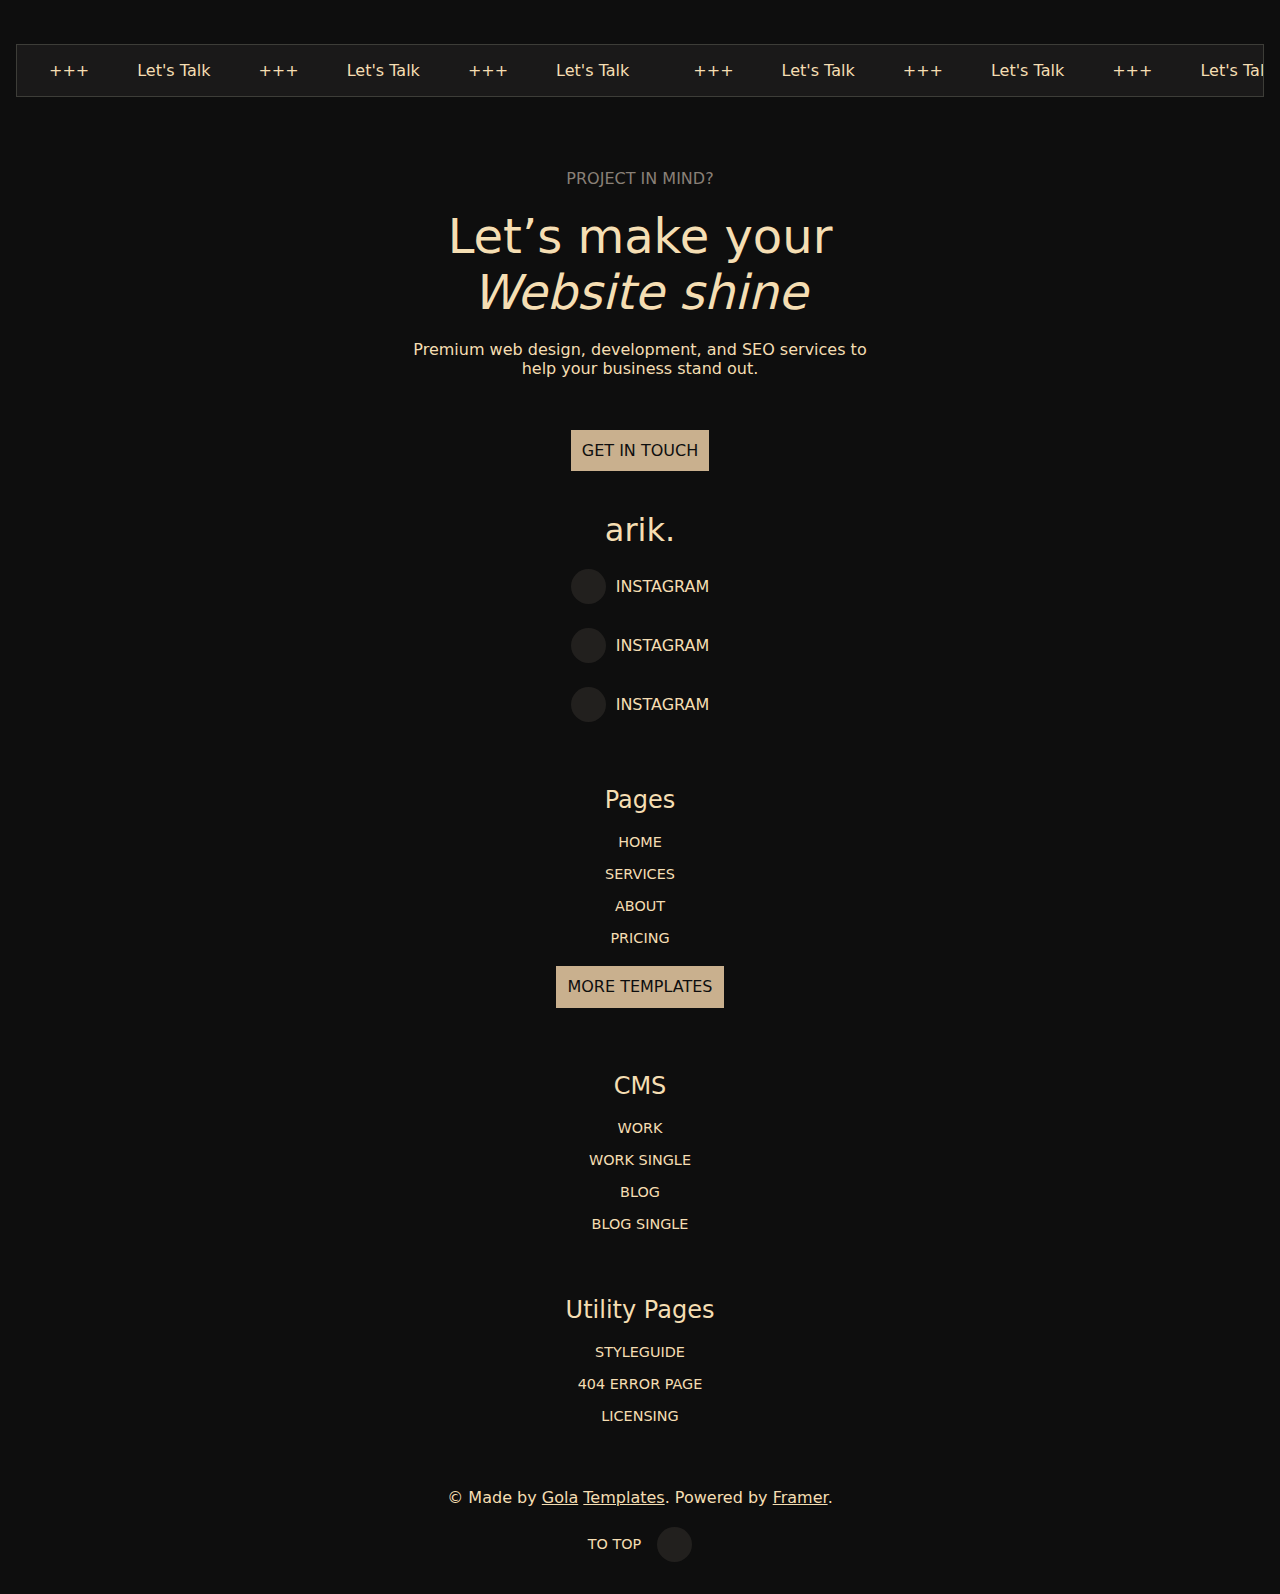
==== commit 25c11eb8: ""completed rest of the part"" ====
--- a/2.Portfolio/index.html
+++ b/2.Portfolio/index.html
@@ -293,7 +293,128 @@
         
       </div>
     </div>
-
+    <section class="view-13">
+      <div class="marquee">
+        <div class="text">
+          <p>+++</p>
+          <p>Let's Talk</p> 
+          <p>+++</p>
+          <p>Let's Talk</p> 
+          <p>+++</p>
+          <p>Let's Talk</p> 
+        </div>
+        <div class="text">
+          <p>+++</p>
+          <p>Let's Talk</p> 
+          <p>+++</p>
+          <p>Let's Talk</p> 
+          <p>+++</p>
+          <p>Let's Talk</p> 
+        </div>
+      </div>
+    </section>
+    <div class="view-9">
+      <div class="container">
+        <p class="project">PROJECT IN MIND?</p>
+        <p class="a">Let’s make your <br>
+        <i>Website shine</i>
+        </p>
+        <p class="premium">Premium web design, development, and SEO services to <br> help your business stand out.</p>
+        <div class="buttom">
+          <div class="box">
+            <p class="get">GET IN TOUCH </p>
+          </div>
+         
+        </div>
+      </div>
+    </div>
+    <div class="view-10">
+      <div class="container">
+        <p class="arik">arik.</p>
+        <div class="all-logo">
+          <div class="onebox">
+            <div class="ins"></div>
+            <p>INSTAGRAM</p>
+          </div>
+          <div class="onebox">
+            <div class="ins"></div>
+            <p>INSTAGRAM</p>
+          </div>
+          <div class="onebox">
+            <div class="ins"></div>
+            <p>INSTAGRAM</p>
+          </div>
+        </div>
+      </div>
+    </div>
+    <div class="view-11">
+      <div class="container">
+        <p class="pages">Pages</p>
+        <div class="all-page">
+          <div class="onebox">
+            <p class="page">HOME</p>
+          </div>
+          <div class="onebox">
+            <p class="page">SERVICES</p>
+          </div>
+          <div class="onebox">
+            <p class="page">ABOUT</p>
+          </div>
+          <div class="onebox">
+            <p class="page">PRICING</p>
+          </div>
+        </div>
+        <div class="buttom">
+          <div class="box">
+            <p class="get">MORE TEMPLATES</p>
+          </div>
+        </div>
+      </div>
+    </div>
+    <div class="view-11">
+      <div class="container">
+        <p class="pages">CMS</p>
+        <div class="all-page">
+          <div class="onebox">
+            <p class="page">WORK</p>
+          </div>
+          <div class="onebox">
+            <p class="page">WORK SINGLE</p>
+          </div>
+          <div class="onebox">
+            <p class="page">BLOG</p>
+          </div>
+          <div class="onebox">
+            <p class="page">BLOG SINGLE</p>
+          </div>
+        </div>
+      </div>
+    </div>
+    <div class="view-11">
+      <div class="container">
+        <p class="pages">Utility Pages</p>
+        <div class="all-page">
+          <div class="onebox">
+            <p class="page">STYLEGUIDE</p>
+          </div>
+          <div class="onebox">
+            <p class="page">404 ERROR PAGE</p>
+          </div>
+          <div class="onebox">
+            <p class="page">LICENSING</p>
+          </div>
+        </div>
+      </div>
+    </div>
+    <div class="view-12">
+      <div class="container">
+        <p class="made">© Made by <u>Gola</u> <u>Templates</u>. Powered by <u>Framer</u>.</p>
+        <div class="onebox">
+          <p class="page">TO TOP</p>
+          <div class="circle"></div>
+        </div>
+      </div>
+    </div>
   </main>
 </body>
 </html>--- a/2.Portfolio/style.css
+++ b/2.Portfolio/style.css
@@ -451,4 +451,179 @@
   height: 35px;
   background: #22201e;
   border-radius: 50%;
+}
+
+.view-9 {
+  width: 100%;
+}
+.view-9 .container {
+  padding: 0.5rem 2rem;
+  display: flex;
+  width: 100%;
+  flex-direction: column;
+  gap: 20px;
+}
+.view-9 .container .project {
+  color: #898077;
+  font-weight: 450;
+  font-size: 1rem;
+  text-align: center;
+}
+.view-9 .container .a {
+  font-weight: 300;
+  font-size: 3rem;
+  text-align: center;
+}
+.view-9 .container .premium {
+  font-weight: 300;
+  font-size: 1rem;
+  text-align: center;
+  margin-bottom: 2rem;
+}
+.view-9 .container .buttom {
+  display: flex;
+  justify-content: center;
+  width: 100%;
+}
+.view-9 .container .buttom .box {
+  padding: 0.7rem;
+  background: #c9b08e;
+}
+.view-9 .container .buttom .box .get {
+  font-weight: 300;
+  font-size: 1rem;
+  color: #0e0e0e;
+}
+
+.view-10 {
+  width: 100%;
+}
+.view-10 .container {
+  padding: 2rem 2rem;
+  display: flex;
+  width: 100%;
+  flex-direction: column;
+  gap: 20px;
+}
+.view-10 .container .arik {
+  font-weight: 300;
+  font-size: 2rem;
+  text-align: center;
+}
+.view-10 .container .all-logo {
+  display: flex;
+  justify-content: center;
+  align-items: center;
+  flex-direction: column;
+  gap: 1.5rem;
+}
+.view-10 .container .all-logo .onebox {
+  display: flex;
+  gap: 10px;
+  align-items: center;
+}
+.view-10 .container .all-logo .onebox .ins {
+  width: 35px;
+  height: 35px;
+  background: #22201e;
+  border-radius: 50%;
+}
+
+.view-11 {
+  width: 100%;
+}
+.view-11 .container {
+  padding: 2rem 2rem;
+  display: flex;
+  width: 100%;
+  flex-direction: column;
+  gap: 20px;
+}
+.view-11 .container .pages {
+  font-weight: 300;
+  font-size: 1.5rem;
+  text-align: center;
+}
+.view-11 .container .all-page {
+  display: flex;
+  justify-content: center;
+  align-items: center;
+  flex-direction: column;
+  gap: 1rem;
+}
+.view-11 .container .all-page .page {
+  font-weight: 300;
+  font-size: 0.9rem;
+}
+.view-11 .container .buttom {
+  display: flex;
+  justify-content: center;
+  width: 100%;
+}
+.view-11 .container .buttom .box {
+  padding: 0.7rem;
+  background: #c9b08e;
+}
+.view-11 .container .buttom .box .get {
+  font-weight: 300;
+  font-size: 1rem;
+  color: #0e0e0e;
+}
+
+.view-12 {
+  width: 100%;
+}
+.view-12 .container {
+  padding: 2rem 2rem;
+  display: flex;
+  width: 100%;
+  flex-direction: column;
+  gap: 20px;
+}
+.view-12 .container .made {
+  font-weight: 350;
+  font-size: 1rem;
+  text-align: center;
+}
+.view-12 .container .onebox {
+  display: flex;
+  justify-content: center;
+  align-items: center;
+  gap: 1rem;
+}
+.view-12 .container .onebox .page {
+  font-weight: 300;
+  font-size: 0.9rem;
+}
+.view-12 .container .onebox .circle {
+  height: 35px;
+  width: 35px;
+  background: #22201e;
+  border-radius: 50%;
+}
+
+.view-13 {
+  width: 100%;
+  padding: 4rem 1rem;
+  display: flex;
+  justify-content: center;
+}
+.view-13 .marquee {
+  display: flex;
+  width: 100%;
+  overflow: hidden;
+  position: relative;
+  background: #1a1919;
+  border: rgb(61, 61, 56) solid 1px;
+}
+.view-13 .marquee .text {
+  display: flex;
+  gap: 3rem;
+  padding: 1rem 2rem;
+  animation: marquee 5s linear infinite;
+}
+.view-13 .marquee .text p {
+  text-wrap: nowrap;
+  font-size: 1rem;
+  font-weight: 300;
 }/*# sourceMappingURL=style.css.map */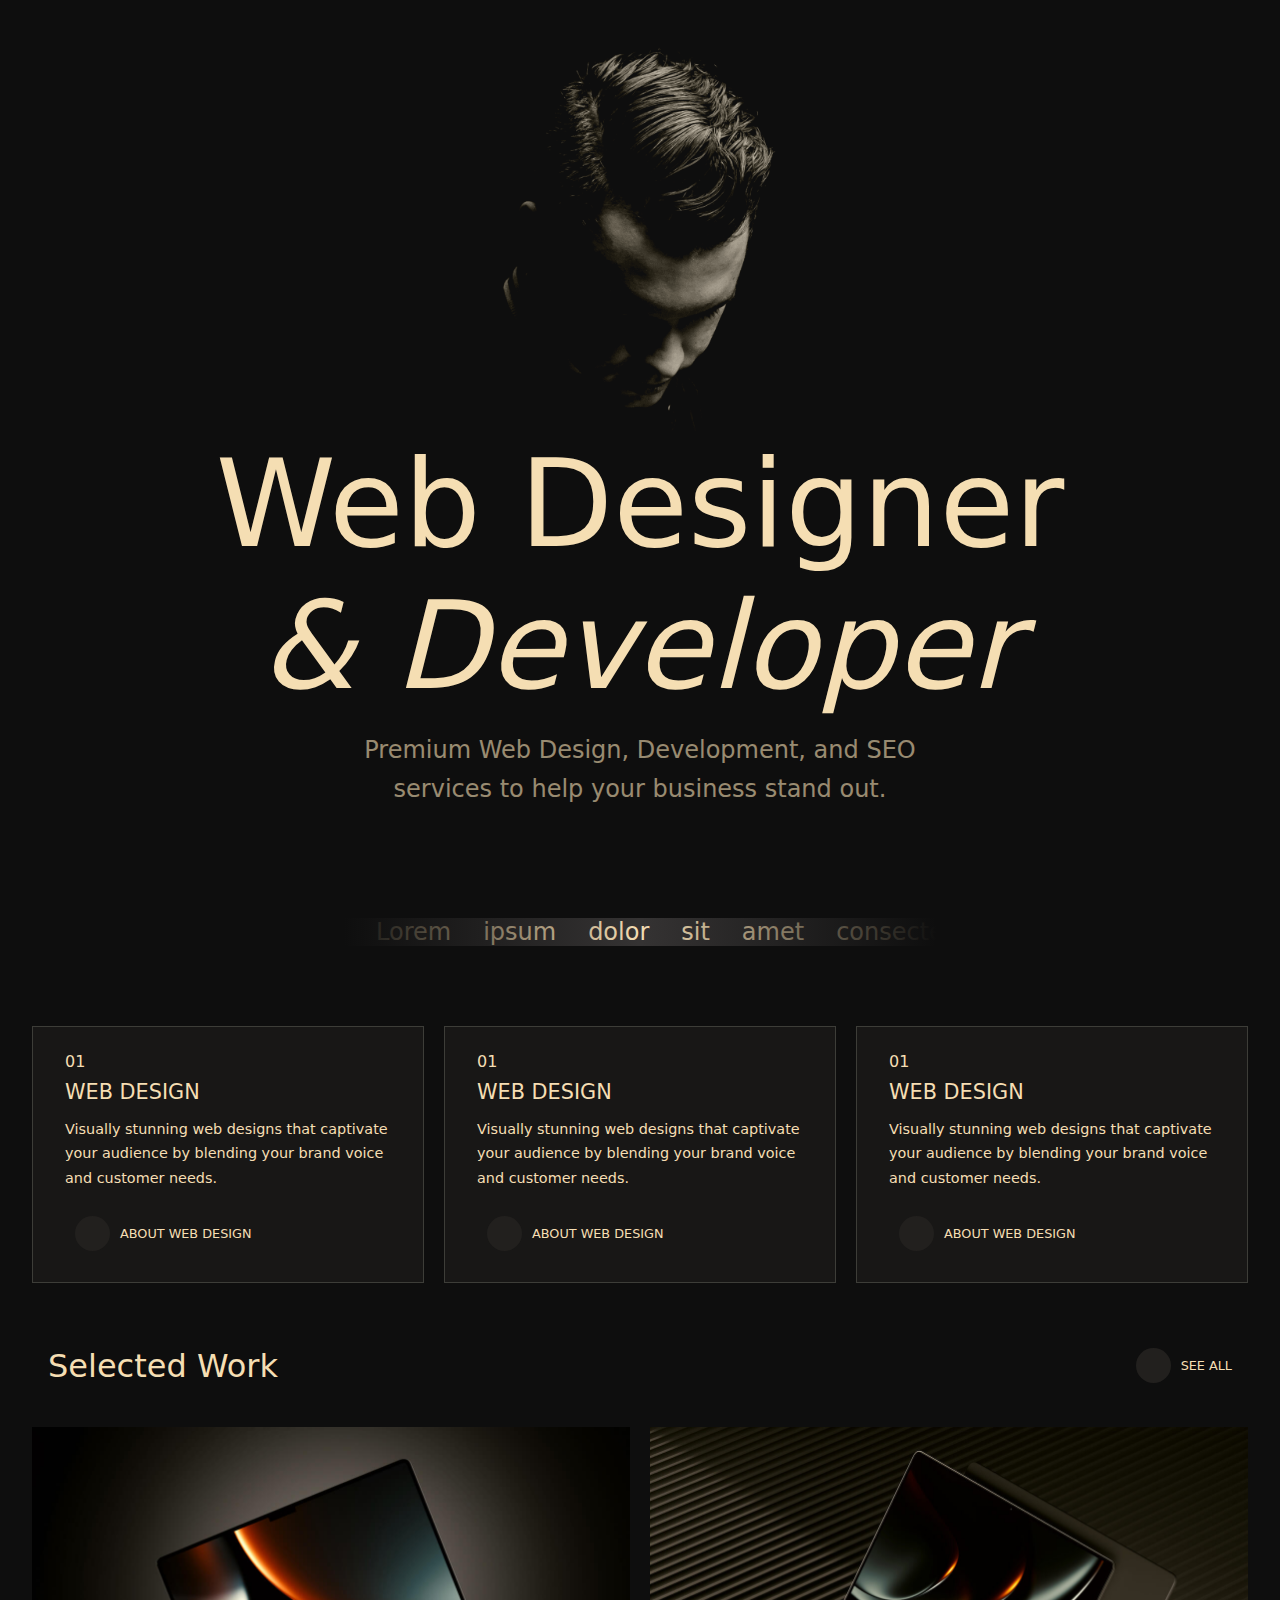
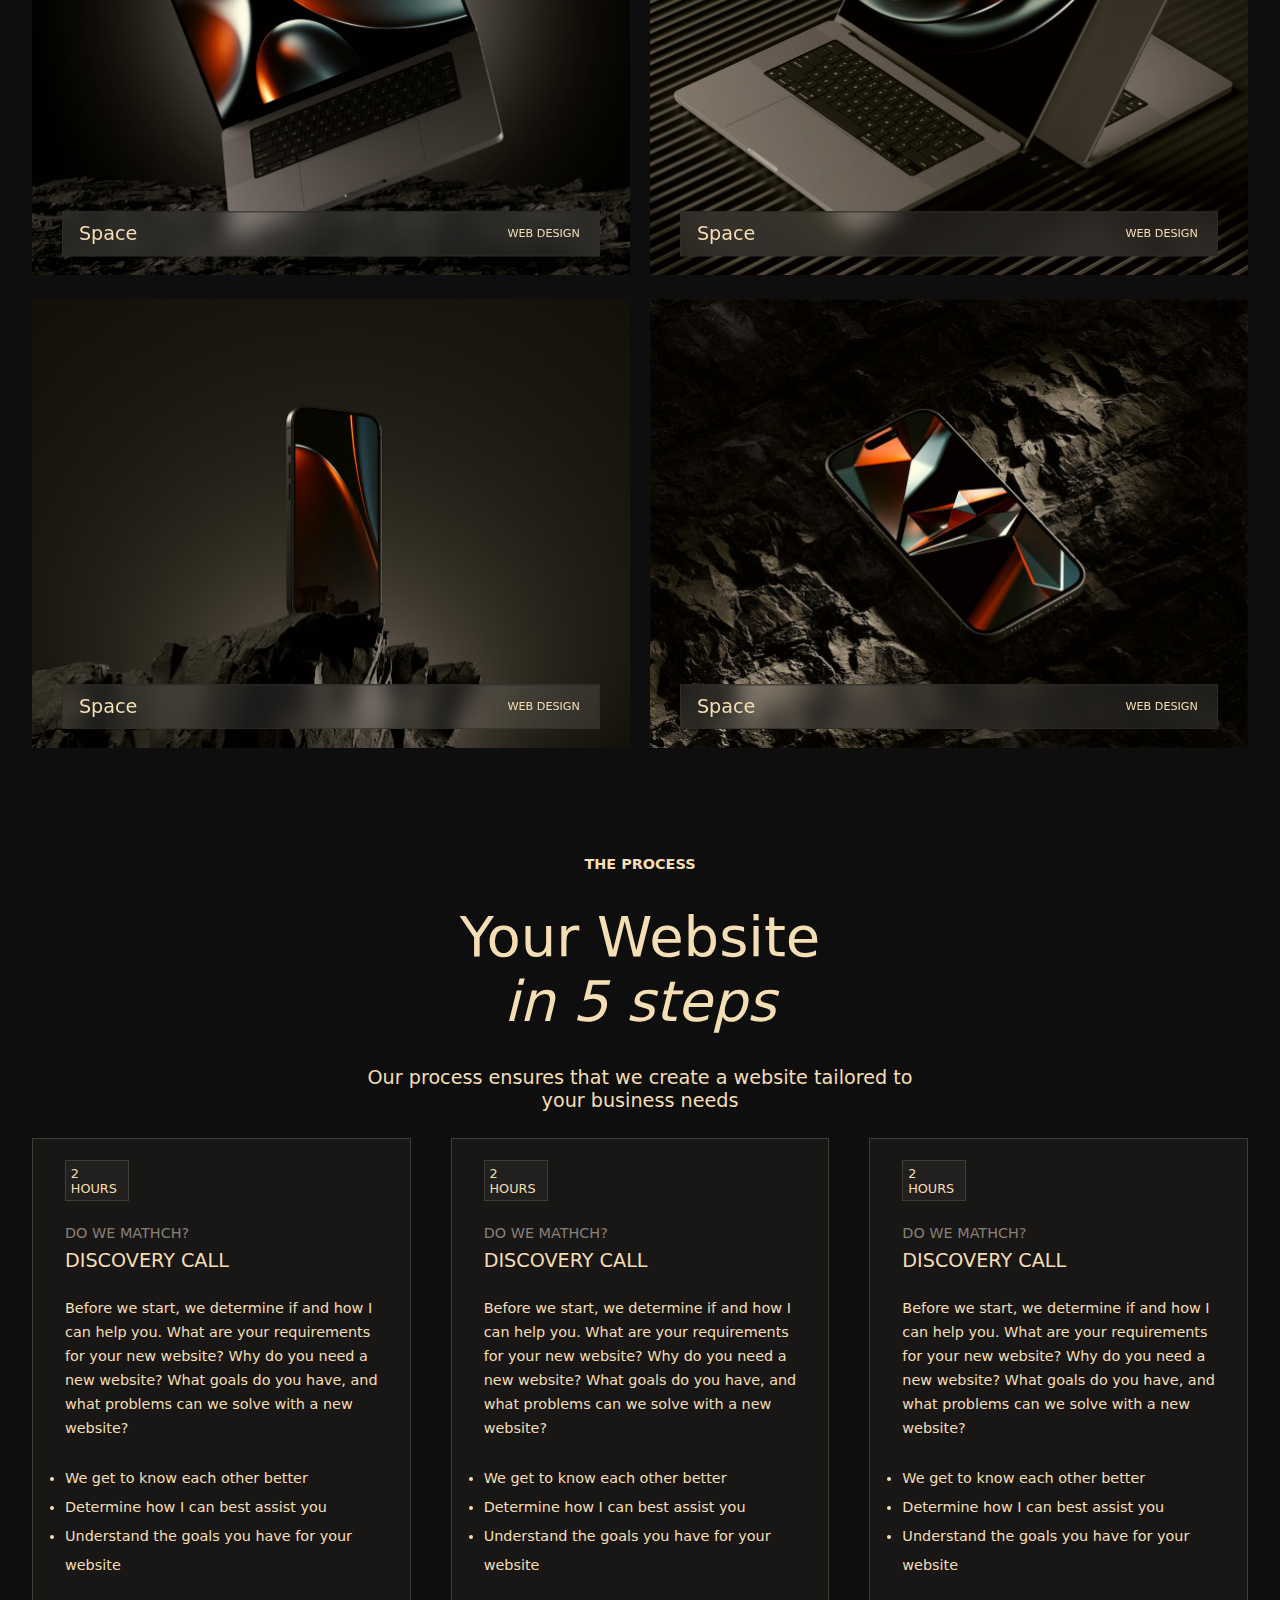
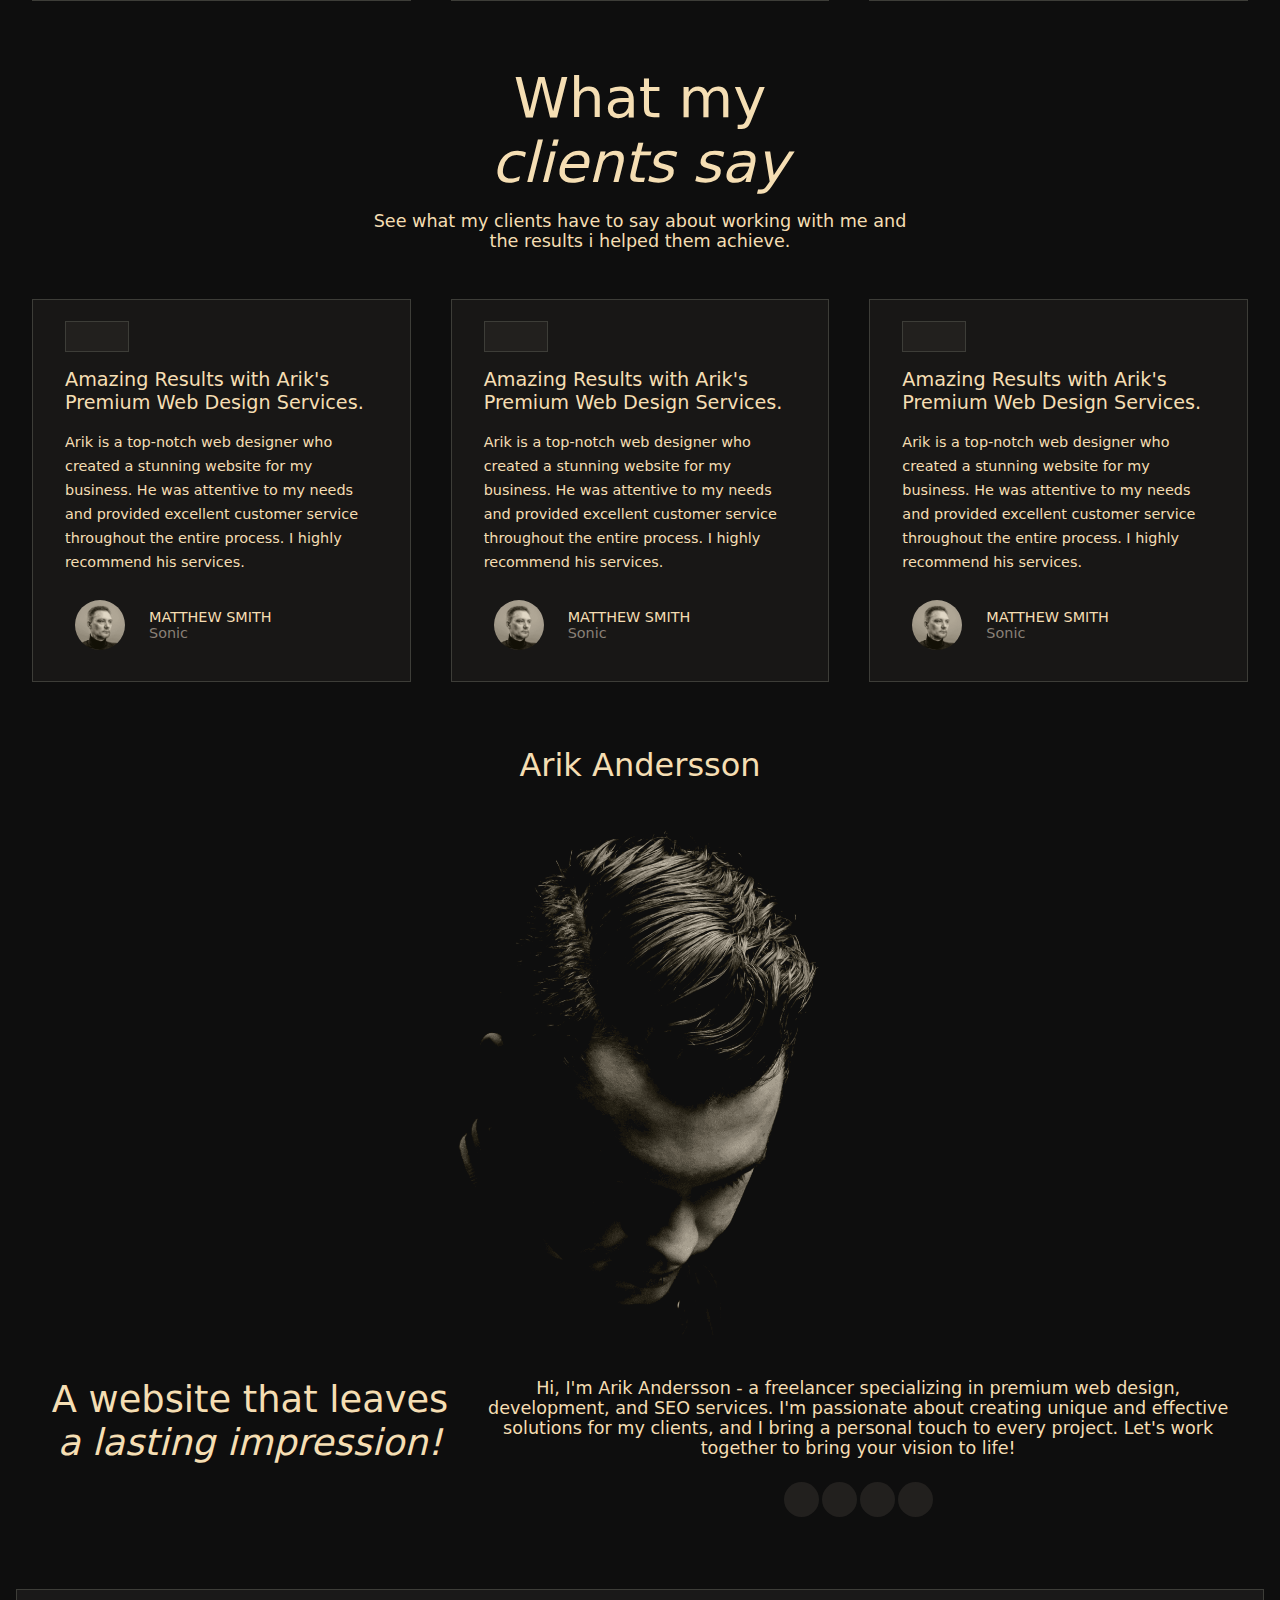
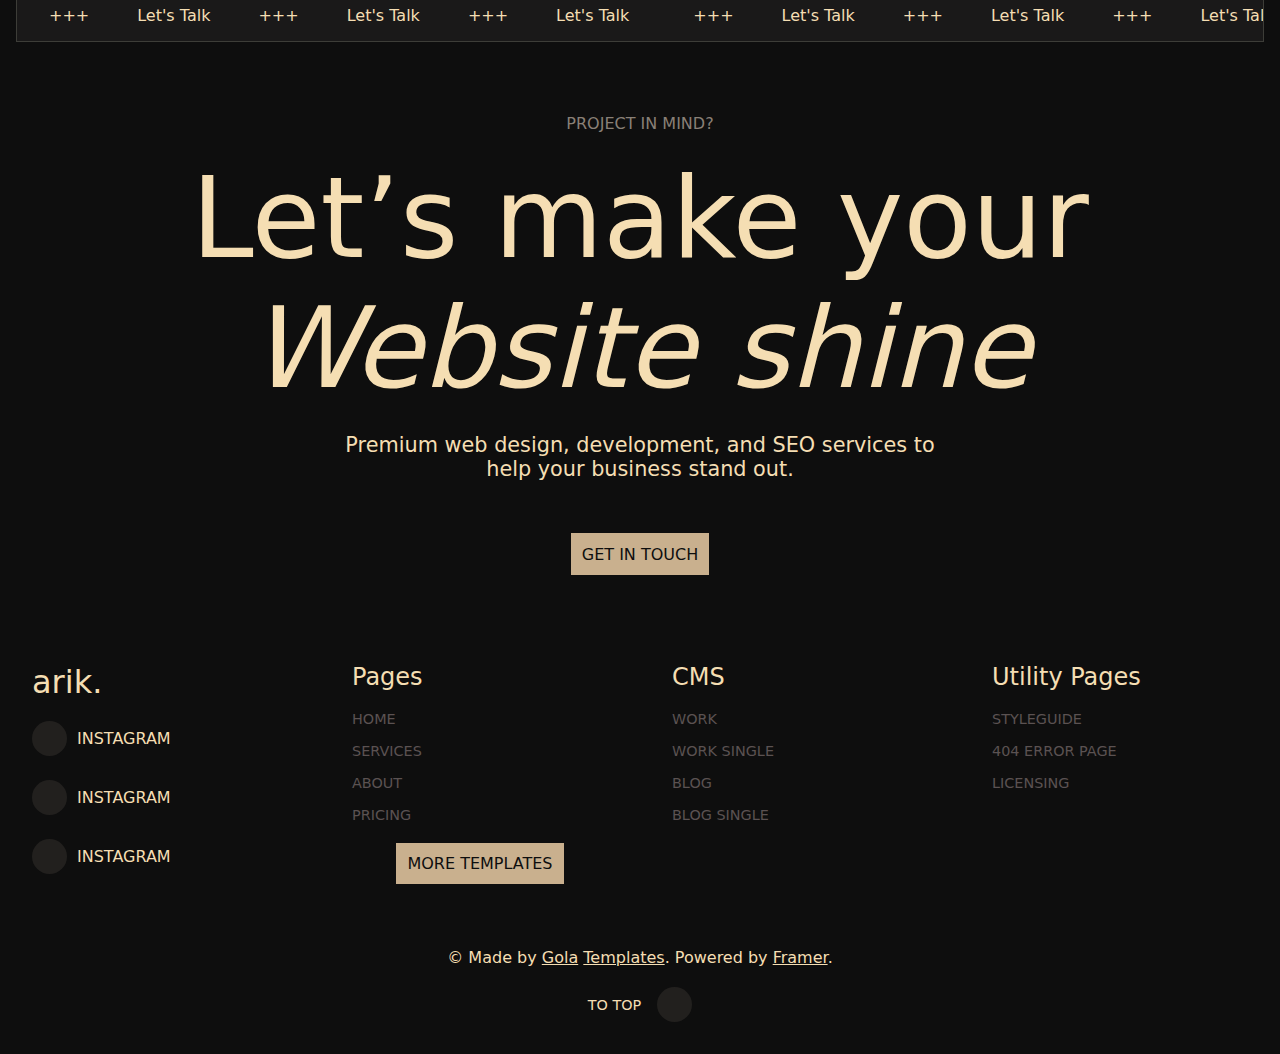
==== commit c866bd5c: ""i make it responsive"" ====
--- a/2.Portfolio/index.html
+++ b/2.Portfolio/index.html
@@ -26,6 +26,7 @@
           <p>sit</p> 
           <p>amet</p>  
           <p>consectetur</p>
+          <p>dolor</p> 
         </div>
         <div class="text">
           <p>Lorem</p>
@@ -34,6 +35,7 @@
           <p>sit</p> 
           <p>amet</p>  
           <p>consectetur</p>
+          <p>dolor</p> 
         </div>
       </div>
     </section>
@@ -84,7 +86,7 @@
       </div>
     </section>
     <div class="view-4">
-      <div class="Container">
+      <div class="container">
         <div class="sub-container1">
           <p class="p1">Selected Work</p>
           <div class="child-sub">
@@ -282,7 +284,8 @@
         <p class="a">A website that leaves <br>
         <i>a lasting impression!</i>
         </p>
-        <p class="hi">Hi, I'm Arik Andersson - a freelancer specializing in premium web design, development, and SEO services. I'm passionate about creating unique and effective solutions for my clients, and I bring a personal touch to every project. Let's work together to bring your vision to life!</p>
+        <div class="box">
+          <p class="hi">Hi, I'm Arik Andersson - a freelancer specializing in premium web design,<br> development, and SEO services. I'm passionate about creating unique and effective <br>solutions for my clients, and I bring a  personal touch to every project. Let's work <br> together to bring your vision to life!</p>
         <div class="logo">
           <div class="tw"></div>
           <div class="tw"></div>
@@ -290,11 +293,29 @@
           <div class="tw"></div>
           
         </div>
+        </div>
+        
         
       </div>
     </div>
     <section class="view-13">
       <div class="marquee">
+        <div class="text">
+          <p>+++</p>
+          <p>Let's Talk</p> 
+          <p>+++</p>
+          <p>Let's Talk</p> 
+          <p>+++</p>
+          <p>Let's Talk</p> 
+        </div>
+        <div class="text">
+          <p>+++</p>
+          <p>Let's Talk</p> 
+          <p>+++</p>
+          <p>Let's Talk</p> 
+          <p>+++</p>
+          <p>Let's Talk</p> 
+        </div>
         <div class="text">
           <p>+++</p>
           <p>Let's Talk</p> 
@@ -328,93 +349,99 @@
         </div>
       </div>
     </div>
-    <div class="view-10">
-      <div class="container">
-        <p class="arik">arik.</p>
-        <div class="all-logo">
+    <footer class="footer">
+      <div class="footer-container">
+        <div class="view-10">
+          <div class="container">
+            <p class="arik">arik.</p>
+            <div class="all-logo">
+              <div class="onebox">
+                <div class="ins"></div>
+                <p>INSTAGRAM</p>
+              </div>
+              <div class="onebox">
+                <div class="ins"></div>
+                <p>INSTAGRAM</p>
+              </div>
+              <div class="onebox">
+                <div class="ins"></div>
+                <p>INSTAGRAM</p>
+              </div>
+            </div>
+          </div>
+        </div>
+        <div class="view-11">
+          <div class="container">
+            <p class="pages">Pages</p>
+            <div class="all-page">
+              <div class="onebox">
+                <p class="page">HOME</p>
+              </div>
+              <div class="onebox">
+                <p class="page">SERVICES</p>
+              </div>
+              <div class="onebox">
+                <p class="page">ABOUT</p>
+              </div>
+              <div class="onebox">
+                <p class="page">PRICING</p>
+              </div>
+            </div>
+            <div class="buttom">
+              <div class="box">
+                <p class="get">MORE TEMPLATES</p>
+              </div>
+            </div>
+          </div>
+        </div>
+        <div class="view-11">
+          <div class="container">
+            <p class="pages">CMS</p>
+            <div class="all-page">
+              <div class="onebox">
+                <p class="page">WORK</p>
+              </div>
+              <div class="onebox">
+                <p class="page">WORK SINGLE</p>
+              </div>
+              <div class="onebox">
+                <p class="page">BLOG</p>
+              </div>
+              <div class="onebox">
+                <p class="page">BLOG SINGLE</p>
+              </div>
+            </div>
+          </div>
+        </div>
+        <div class="view-11">
+          <div class="container">
+            <p class="pages">Utility Pages</p>
+            <div class="all-page">
+              <div class="onebox">
+                <p class="page">STYLEGUIDE</p>
+              </div>
+              <div class="onebox">
+                <p class="page">404 ERROR PAGE</p>
+              </div>
+              <div class="onebox">
+                <p class="page">LICENSING</p>
+              </div>
+            </div>
+          </div>
+        </div>
+      </div>
+      
+      <div class="view-12">
+        <div class="container">
+          <p class="made">© Made by <u>Gola</u> <u>Templates</u>. Powered by <u>Framer</u>.</p>
           <div class="onebox">
-            <div class="ins"></div>
-            <p>INSTAGRAM</p>
-          </div>
-          <div class="onebox">
-            <div class="ins"></div>
-            <p>INSTAGRAM</p>
-          </div>
-          <div class="onebox">
-            <div class="ins"></div>
-            <p>INSTAGRAM</p>
-          </div>
-        </div>
-      </div>
-    </div>
-    <div class="view-11">
-      <div class="container">
-        <p class="pages">Pages</p>
-        <div class="all-page">
-          <div class="onebox">
-            <p class="page">HOME</p>
-          </div>
-          <div class="onebox">
-            <p class="page">SERVICES</p>
-          </div>
-          <div class="onebox">
-            <p class="page">ABOUT</p>
-          </div>
-          <div class="onebox">
-            <p class="page">PRICING</p>
-          </div>
-        </div>
-        <div class="buttom">
-          <div class="box">
-            <p class="get">MORE TEMPLATES</p>
-          </div>
-        </div>
-      </div>
-    </div>
-    <div class="view-11">
-      <div class="container">
-        <p class="pages">CMS</p>
-        <div class="all-page">
-          <div class="onebox">
-            <p class="page">WORK</p>
-          </div>
-          <div class="onebox">
-            <p class="page">WORK SINGLE</p>
-          </div>
-          <div class="onebox">
-            <p class="page">BLOG</p>
-          </div>
-          <div class="onebox">
-            <p class="page">BLOG SINGLE</p>
-          </div>
-        </div>
-      </div>
-    </div>
-    <div class="view-11">
-      <div class="container">
-        <p class="pages">Utility Pages</p>
-        <div class="all-page">
-          <div class="onebox">
-            <p class="page">STYLEGUIDE</p>
-          </div>
-          <div class="onebox">
-            <p class="page">404 ERROR PAGE</p>
-          </div>
-          <div class="onebox">
-            <p class="page">LICENSING</p>
-          </div>
-        </div>
-      </div>
-    </div>
-    <div class="view-12">
-      <div class="container">
-        <p class="made">© Made by <u>Gola</u> <u>Templates</u>. Powered by <u>Framer</u>.</p>
-        <div class="onebox">
-          <p class="page">TO TOP</p>
-          <div class="circle"></div>
-        </div>
-      </div>
-    </div>
+            <p class="page">TO TOP</p>
+            <div class="circle"></div>
+          </div>
+        </div>
+      </div>
+    </footer>
+    
   </main>
 </body>
 </html>--- a/2.Portfolio/style.css
+++ b/2.Portfolio/style.css
@@ -151,60 +151,60 @@
 .view-4 {
   width: 100%;
 }
-.view-4 .Container {
+.view-4 .container {
   padding: 2rem 2rem;
   display: flex;
   width: 100%;
   flex-direction: column;
   gap: 26px;
 }
-.view-4 .Container .sub-container1 {
+.view-4 .container .sub-container1 {
   display: flex;
   gap: 20px;
   flex-direction: column;
   justify-content: center;
   align-items: center;
 }
-.view-4 .Container .sub-container1 .p1 {
+.view-4 .container .sub-container1 .p1 {
   font-size: 2rem;
   font-weight: 350;
 }
-.view-4 .Container .sub-container1 .child-sub {
+.view-4 .container .sub-container1 .child-sub {
   display: flex;
   align-items: center;
   gap: 10px;
 }
-.view-4 .Container .sub-container1 .child-sub .p2 {
+.view-4 .container .sub-container1 .child-sub .p2 {
   font-size: 0.8rem;
   font-weight: 500;
 }
-.view-4 .Container .sub-container1 .child-sub .circle1 {
+.view-4 .container .sub-container1 .child-sub .circle1 {
   height: 35px;
   width: 35px;
   background: #22201e;
   border-radius: 50%;
 }
-.view-4 .Container .sub-container2 {
+.view-4 .container .sub-container2 {
   display: grid;
   grid-template-areas: "a" "b" "c" "d"; /* Corrected structure */
   gap: 20px;
 }
-.view-4 .Container .sub-container2 .sub {
+.view-4 .container .sub-container2 .sub {
   position: relative;
   display: flex;
   flex-direction: column;
   align-items: center;
 }
-.view-4 .Container .sub-container2 .sub .grid-a img,
-.view-4 .Container .sub-container2 .sub .grid-b img,
-.view-4 .Container .sub-container2 .sub .grid-c img,
-.view-4 .Container .sub-container2 .sub .grid-d img {
+.view-4 .container .sub-container2 .sub .grid-a img,
+.view-4 .container .sub-container2 .sub .grid-b img,
+.view-4 .container .sub-container2 .sub .grid-c img,
+.view-4 .container .sub-container2 .sub .grid-d img {
   width: 100%;
   height: auto;
   -o-object-fit: contain;
      object-fit: contain;
 }
-.view-4 .Container .sub-container2 .sub .flying {
+.view-4 .container .sub-container2 .sub .flying {
   display: flex;
   justify-content: space-between;
   align-items: center;
@@ -218,12 +218,12 @@
   transform: translateY(-50%);
   border: rgb(45, 45, 43) solid 1px;
 }
-.view-4 .Container .sub-container2 .sub .flying .flying-p1 {
+.view-4 .container .sub-container2 .sub .flying .flying-p1 {
   padding-left: 1rem;
   font-size: 1.2rem;
   font-weight: 400;
 }
-.view-4 .Container .sub-container2 .sub .flying .flying-p2 {
+.view-4 .container .sub-container2 .sub .flying .flying-p2 {
   padding-right: 1.2rem;
   font-size: 0.7rem;
   letter-spacing: 1;
@@ -439,6 +439,7 @@
   font-weight: 300;
   font-size: 1rem;
   text-align: center;
+  margin-bottom: 1rem;
 }
 .view-8 .container .logo {
   display: flex;
@@ -552,8 +553,9 @@
   gap: 1rem;
 }
 .view-11 .container .all-page .page {
-  font-weight: 300;
-  font-size: 0.9rem;
+  font-weight: 500;
+  font-size: 0.9rem;
+  color: #5b5252;
 }
 .view-11 .container .buttom {
   display: flex;
@@ -626,4 +628,103 @@
   text-wrap: nowrap;
   font-size: 1rem;
   font-weight: 300;
+}
+
+@media (min-width: 1020px) {
+  html {
+    font-size: clamp(16px, 1vw, 20px);
+  }
+  .view-1 img {
+    width: 28%;
+  }
+  .view-1 h1 {
+    font-size: 7.6rem;
+  }
+  .view-1 p {
+    font-size: 1.5rem;
+  }
+  .view-1 p br {
+    display: block;
+  }
+  .view-2 .marquee {
+    width: 50%;
+  }
+  .view-3 .vw-container {
+    width: 100%;
+    display: flex;
+    flex-direction: row;
+  }
+  .view-4 {
+    width: 100%;
+  }
+  .view-4 .container .sub-container1 {
+    display: flex;
+    flex-direction: row;
+    justify-content: space-between;
+    padding: 1rem;
+  }
+  .view-4 .container .sub-container2 {
+    display: grid;
+    grid-template-columns: 1fr 1fr;
+  }
+  .view-5 {
+    width: 100%;
+  }
+  .view-5 .container {
+    width: 100%;
+  }
+  .view-5 .container .sub-container2 {
+    display: flex;
+    flex-direction: row;
+  }
+  .view-6 {
+    width: 100%;
+  }
+  .view-6 .container {
+    width: 100%;
+  }
+  .view-6 .container .sub-container2 {
+    display: flex;
+    flex-direction: row;
+  }
+  .view-8 {
+    width: 100%;
+  }
+  .view-8 .container {
+    display: flex;
+    flex-direction: row;
+    justify-content: space-evenly;
+  }
+  .view-8 .container .a {
+    font-size: 2.3rem;
+  }
+  .view-8 .container .box .hi {
+    font-size: 1.1rem;
+    margin-bottom: 1.5rem;
+  }
+  .view-9 {
+    width: 100%;
+  }
+  .view-9 .container .a {
+    font-weight: 300;
+    font-size: 7rem;
+    text-align: center;
+  }
+  .view-9 .container .premium {
+    font-weight: 300;
+    font-size: 1.3rem;
+    text-align: center;
+    margin-bottom: 2rem;
+  }
+  .footer .footer-container {
+    margin-top: 3rem;
+    display: flex;
+    flex-direction: row;
+  }
+  .footer .footer-container .container {
+    align-items: baseline;
+  }
+  .footer .footer-container .container .all-page {
+    align-items: baseline;
+  }
 }/*# sourceMappingURL=style.css.map */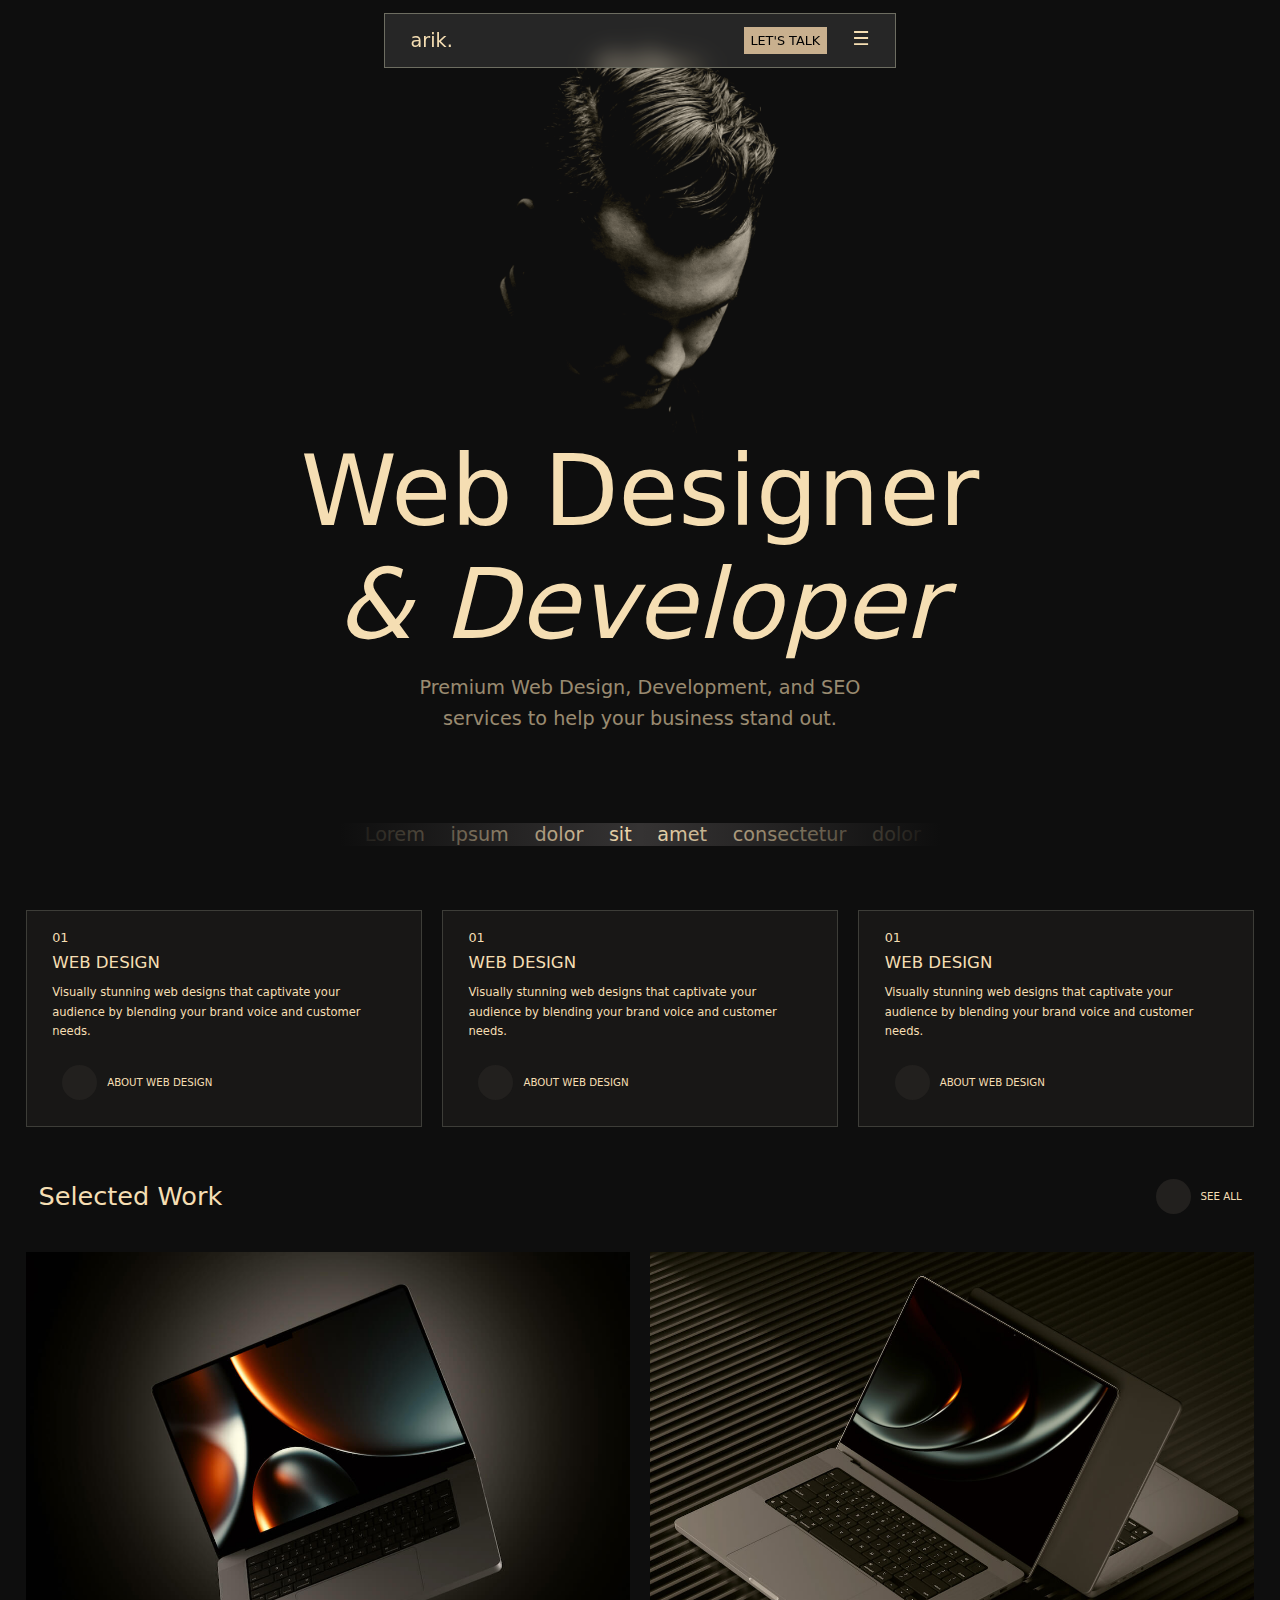
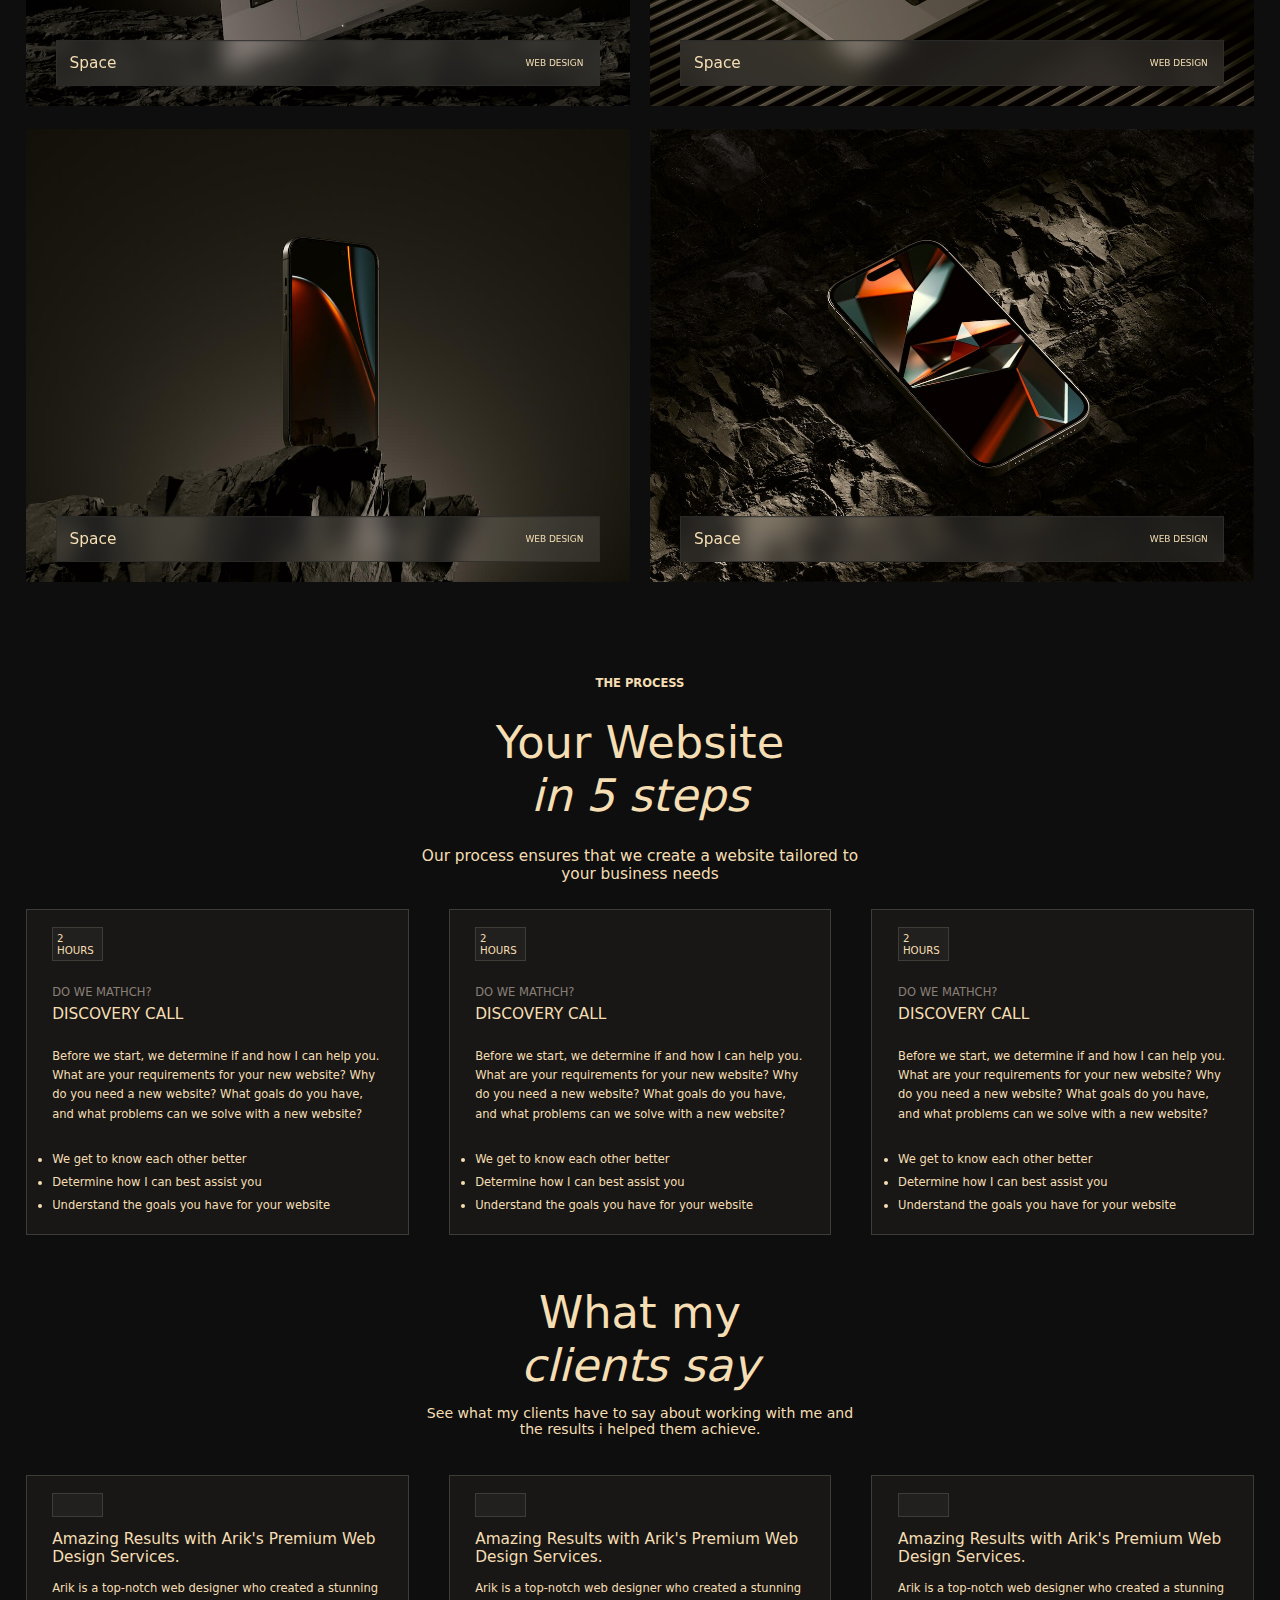
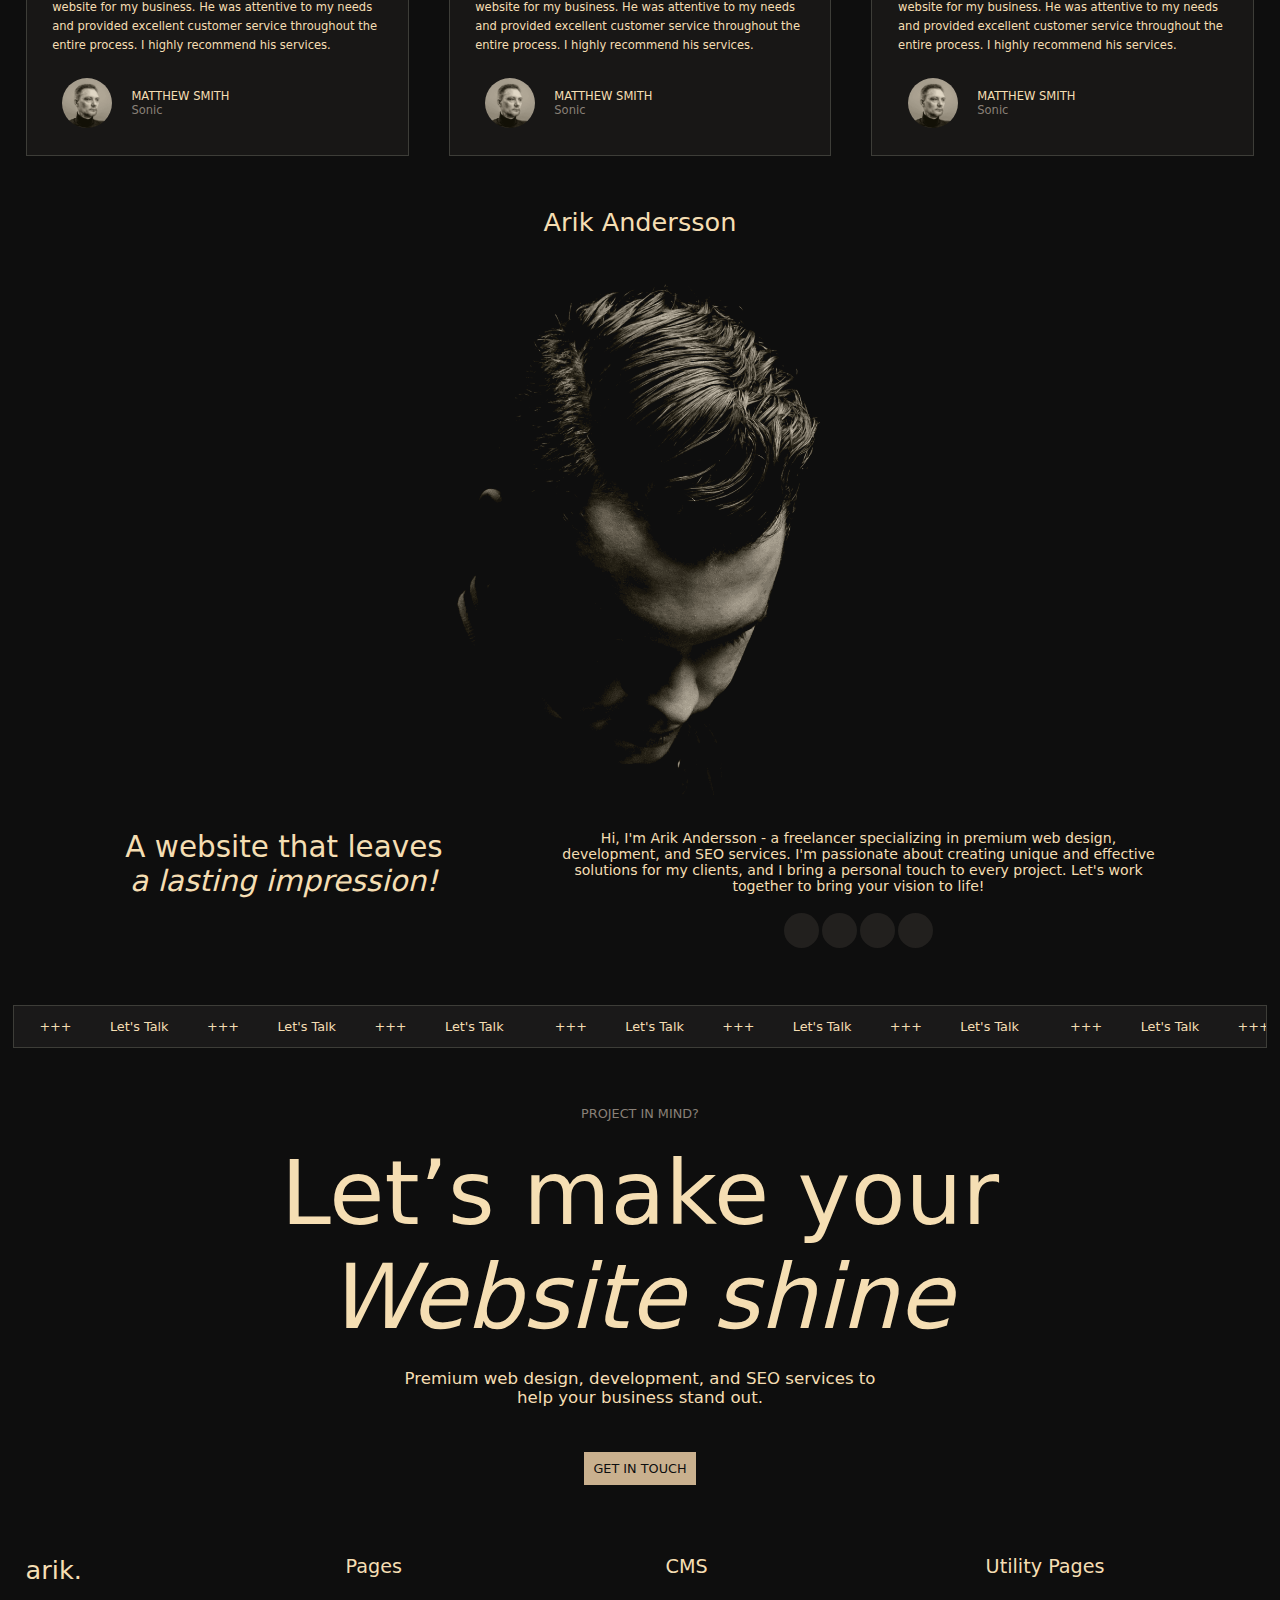
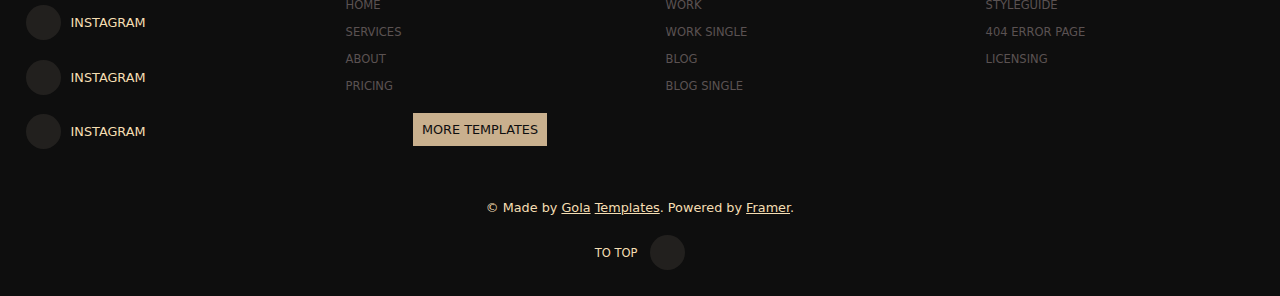
==== commit 0d27f0d7: ""i I finished my entire page"" ====
--- a/2.Portfolio/index.html
+++ b/2.Portfolio/index.html
@@ -8,6 +8,17 @@
 </head>
 <body>
   <main>
+    <nav class="navbar">
+      <div class="container">
+        <p class="a">arik.</p>
+        <div class="sub-container">
+          <div class="let">
+            <p>LET'S TALK</p>
+          </div>
+          <p class="bar">☰</p>
+        </div>
+      </div>
+    </nav>
     <section class="view-1">
       <img src="./public/man1.png" alt="">
       <h1>Web Designer 
--- a/2.Portfolio/style.css
+++ b/2.Portfolio/style.css
@@ -17,6 +17,53 @@
 
 main {
   width: 100%;
+}
+
+.navbar {
+  width: 100%;
+  position: fixed;
+  top: 0;
+  left: 0;
+  z-index: 1000;
+  background: transparent;
+  color: wheat;
+  display: flex;
+  justify-content: center;
+  padding: 1rem 0;
+}
+.navbar .container {
+  display: flex;
+  justify-content: space-between;
+  align-items: center;
+  width: 80%; /* Default for desktop */
+  max-width: 900px; /* Limit max width */
+  padding: 1rem 2rem;
+  background: rgba(255, 255, 255, 0.1); /* Slight transparency */
+  -webkit-backdrop-filter: blur(11px);
+          backdrop-filter: blur(11px); /* Blurred effect */
+  border: 1px solid rgb(109, 109, 97);
+}
+.navbar .container .a {
+  font-size: 1.5rem;
+  font-weight: 400;
+}
+.navbar .container .sub-container {
+  display: flex;
+  gap: 2rem;
+}
+.navbar .container .sub-container .let {
+  background: #c9b08e;
+  color: black;
+}
+.navbar .container .sub-container .let p {
+  text-wrap: nowrap;
+  padding: 0.5rem;
+  font-size: 1rem;
+  font-weight: 200;
+}
+.navbar .container .sub-container .bar {
+  font-size: 1.5rem;
+  font-weight: 400;
 }
 
 .view-1 {
@@ -632,7 +679,10 @@
 
 @media (min-width: 1020px) {
   html {
-    font-size: clamp(16px, 1vw, 20px);
+    font-size: clamp(3px, 1vw, 20px);
+  }
+  .navbar .container {
+    width: 40%; /* Adjust for smaller screens */
   }
   .view-1 img {
     width: 28%;
